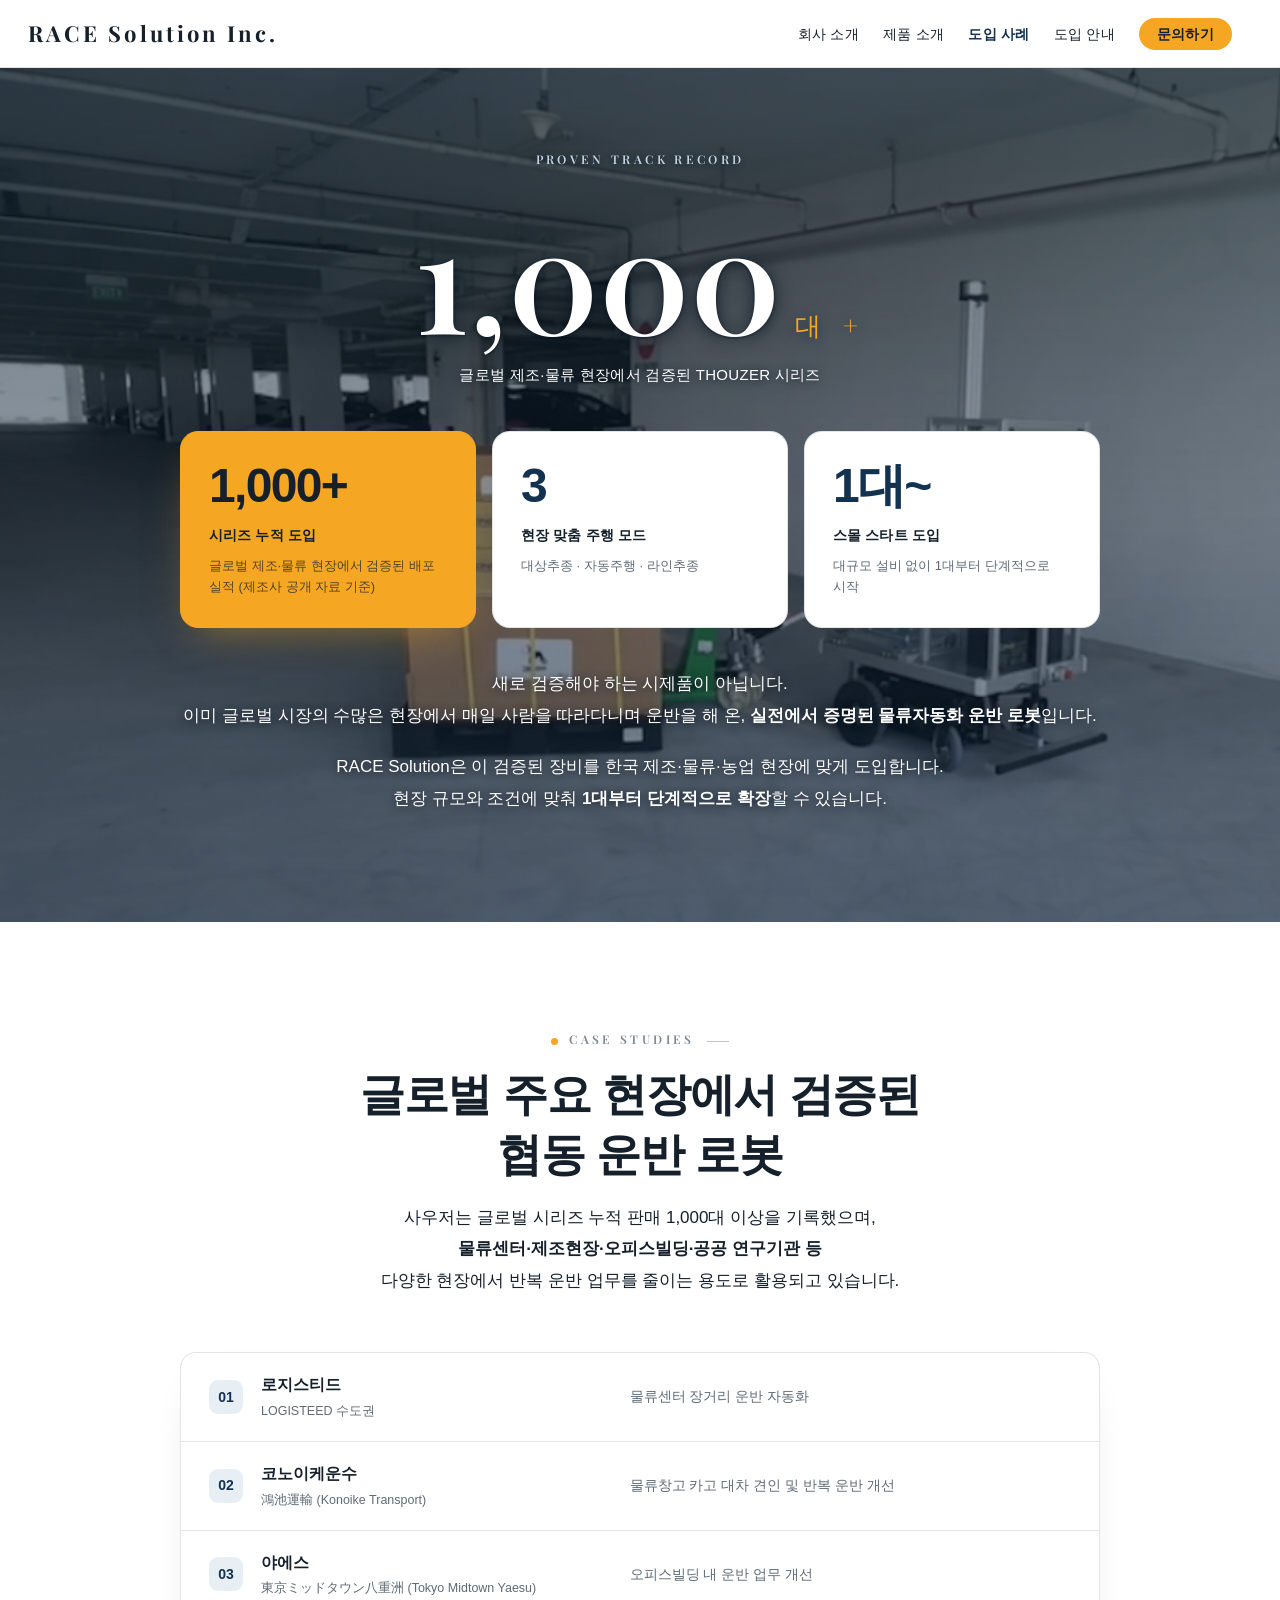
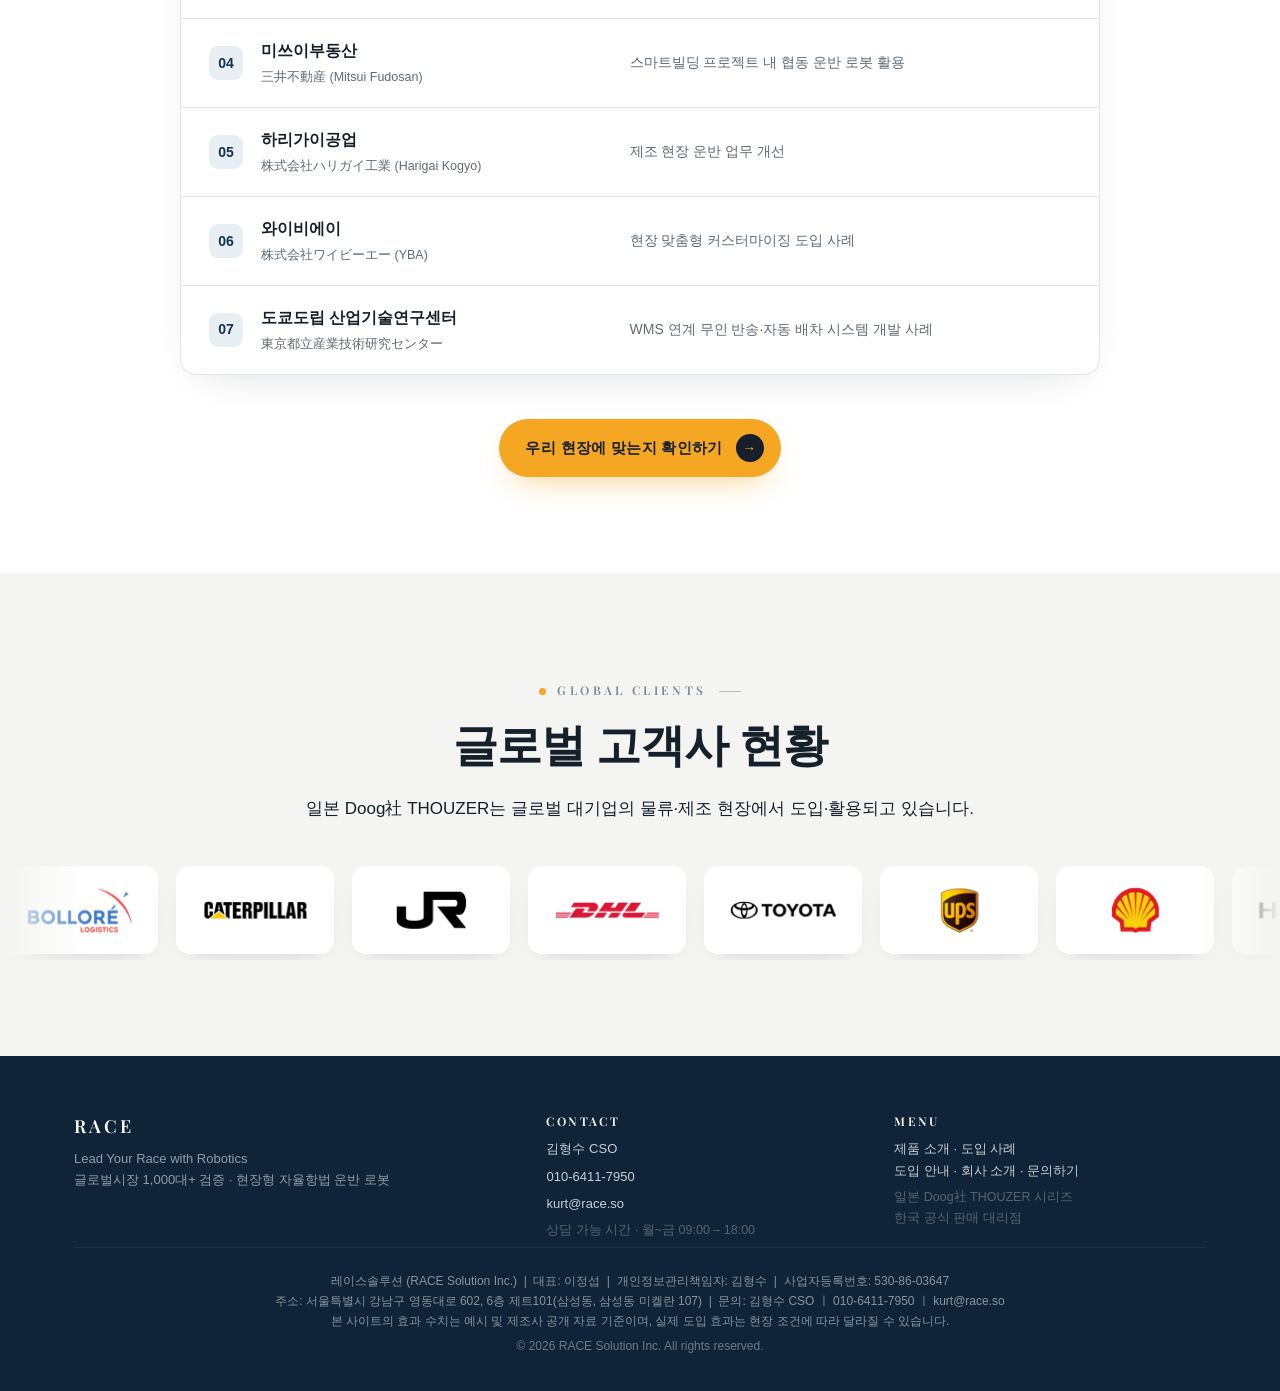
==== cases.html @ a9eeac6a "수정1차 적용" ====
<!DOCTYPE html>
<html lang="ko">
<head>
  <meta charset="UTF-8">
  <meta name="viewport" content="width=device-width, initial-scale=1.0, viewport-fit=cover">
  <title>도입 사례 — 글로벌 현장에서 검증된 THOUZER | RACE Solution</title>
  <meta name="description" content="THOUZER 시리즈는 글로벌시장 누적 1,000대 이상 도입되어 물류센터·제조현장·스마트빌딩·공공 연구기관 등 다양한 현장에서 반복 운반 업무를 줄이고 있습니다.">

  <link rel="preconnect" href="https://fonts.googleapis.com">
  <link rel="preconnect" href="https://fonts.gstatic.com" crossorigin>
  <link rel="stylesheet" href="https://fonts.googleapis.com/css2?family=Playfair+Display:wght@400;500;600&family=Noto+Serif+KR:wght@400;500;600&family=Pretendard:wght@300;400;500;600;700;800&display=swap">

  <link rel="stylesheet" href="css/base.css?v=20260708a">
  <link rel="stylesheet" href="css/custom.css?v=20260709a">
</head>
<body class="has-v3 has-v7 site-solid-header">

  <header class="v3-header">
    <a href="index.html" class="v3-logo">RACE Solution Inc.</a>
    <nav class="v3-nav">
      <a href="company.html">회사 소개</a>
      <a href="product.html">제품 소개</a>
      <a href="cases.html" class="is-active">도입 사례</a>
      <a href="guide.html">도입 안내</a>
      <a href="contact.html" class="v3-nav-cta">문의하기</a>
    </nav>
  </header>

  <main>

    <!-- 도입 실적 -->
    <section id="proven" class="v5-exp page-intro">
      <div class="v3-container">
        <p class="v3-eyebrow v5-exp-eyebrow">PROVEN TRACK RECORD</p>
        <p class="v5-exp-num">1,000<span>대 +</span></p>
        <p class="v5-exp-lead">글로벌 제조·물류 현장에서 검증된 THOUZER 시리즈</p>
        <div class="statband">
          <div class="statband-item">
            <p class="statband-num">1,000+</p>
            <p class="statband-label">시리즈 누적 도입</p>
            <p class="statband-desc">글로벌 제조·물류 현장에서 검증된 배포 실적 (제조사 공개 자료 기준)</p>
          </div>
          <div class="statband-item">
            <p class="statband-num">3</p>
            <p class="statband-label">현장 맞춤 주행 모드</p>
            <p class="statband-desc">대상추종 · 자동주행 · 라인추종</p>
          </div>
          <div class="statband-item">
            <p class="statband-num">1대~</p>
            <p class="statband-label">스몰 스타트 도입</p>
            <p class="statband-desc">대규모 설비 없이 1대부터 단계적으로 시작</p>
          </div>
        </div>
        <div class="v5-exp-copy">
          <p>새로 검증해야 하는 시제품이 아닙니다.<br>이미 글로벌 시장의 수많은 현장에서 매일 사람을 따라다니며 운반을 해 온, <strong>실전에서 증명된 물류자동화 운반 로봇</strong>입니다.</p>
          <p>RACE Solution은 이 검증된 장비를 한국 제조·물류·농업 현장에 맞게 도입합니다.<br>현장 규모와 조건에 맞춰 <strong>1대부터 단계적으로 확장</strong>할 수 있습니다.</p>
        </div>
      </div>
    </section>

    <!-- 도입/활용 사례 -->
    <section id="cases" class="v3-section cases">
      <div class="v3-container">
        <header class="v3-section-head">
          <p class="v3-eyebrow">CASE STUDIES</p>
          <h2 class="v3-title">글로벌 주요 현장에서 검증된<br>협동 운반 로봇</h2>
          <p class="v3-lede">사우저는 글로벌 시리즈 누적 판매 1,000대 이상을 기록했으며,<br><strong>물류센터·제조현장·오피스빌딩·공공 연구기관 등</strong><br>다양한 현장에서 반복 운반 업무를 줄이는 용도로 활용되고 있습니다.</p>
        </header>

        <div class="case-list">
          <div class="case-row">
            <div class="case-row-head"><span class="case-row-no">01</span><div class="case-row-org"><span class="case-row-name">로지스티드</span><span class="case-row-full">LOGISTEED 수도권</span></div></div>
            <p class="case-row-use">물류센터 장거리 운반 자동화</p>
          </div>
          <div class="case-row">
            <div class="case-row-head"><span class="case-row-no">02</span><div class="case-row-org"><span class="case-row-name">코노이케운수</span><span class="case-row-full">鴻池運輸 (Konoike Transport)</span></div></div>
            <p class="case-row-use">물류창고 카고 대차 견인 및 반복 운반 개선</p>
          </div>
          <div class="case-row">
            <div class="case-row-head"><span class="case-row-no">03</span><div class="case-row-org"><span class="case-row-name">야에스</span><span class="case-row-full">東京ミッドタウン八重洲 (Tokyo Midtown Yaesu)</span></div></div>
            <p class="case-row-use">오피스빌딩 내 운반 업무 개선</p>
          </div>
          <div class="case-row">
            <div class="case-row-head"><span class="case-row-no">04</span><div class="case-row-org"><span class="case-row-name">미쓰이부동산</span><span class="case-row-full">三井不動産 (Mitsui Fudosan)</span></div></div>
            <p class="case-row-use">스마트빌딩 프로젝트 내 협동 운반 로봇 활용</p>
          </div>
          <div class="case-row">
            <div class="case-row-head"><span class="case-row-no">05</span><div class="case-row-org"><span class="case-row-name">하리가이공업</span><span class="case-row-full">株式会社ハリガイ工業 (Harigai Kogyo)</span></div></div>
            <p class="case-row-use">제조 현장 운반 업무 개선</p>
          </div>
          <div class="case-row">
            <div class="case-row-head"><span class="case-row-no">06</span><div class="case-row-org"><span class="case-row-name">와이비에이</span><span class="case-row-full">株式会社ワイビーエー (YBA)</span></div></div>
            <p class="case-row-use">현장 맞춤형 커스터마이징 도입 사례</p>
          </div>
          <div class="case-row">
            <div class="case-row-head"><span class="case-row-no">07</span><div class="case-row-org"><span class="case-row-name">도쿄도립 산업기술연구센터</span><span class="case-row-full">東京都立産業技術研究センター</span></div></div>
            <p class="case-row-use">WMS 연계 무인 반송·자동 배차 시스템 개발 사례</p>
          </div>
        </div>

        <div class="mid-cta"><a href="contact.html" class="v3-btn">우리 현장에 맞는지 확인하기 <span>→</span></a></div>
      </div>
    </section>

    <!-- 글로벌 고객사 현황 -->
    <section id="global-clients" class="v3-section global-clients">
      <div class="v3-container">
        <header class="v3-section-head">
          <p class="v3-eyebrow">GLOBAL CLIENTS</p>
          <h2 class="v3-title">글로벌 고객사 현황</h2>
          <p class="v3-lede">일본 Doog社 THOUZER는 글로벌 대기업의 물류·제조 현장에서 도입·활용되고 있습니다.</p>
        </header>
      </div>
      <div class="logo-marquee" aria-label="글로벌 고객사 로고">
        <div class="logo-track">
          <!-- 로고 세트 -->
          <div class="logo-cell"><img src="image/logos/bollore.png" alt="Bolloré Logistics"></div>
          <div class="logo-cell"><img src="image/logos/caterpillar.png" alt="Caterpillar"></div>
          <div class="logo-cell"><img src="image/logos/jr.png" alt="JR"></div>
          <div class="logo-cell"><img src="image/logos/dhl.png" alt="DHL"></div>
          <div class="logo-cell"><img src="image/logos/toyota.png" alt="Toyota"></div>
          <div class="logo-cell"><img src="image/logos/ups.png" alt="UPS"></div>
          <div class="logo-cell"><img src="image/logos/shell.png" alt="Shell"></div>
          <div class="logo-cell"><img src="image/logos/hitachi.png" alt="Hitachi"></div>
          <div class="logo-cell"><img src="image/logos/toshiba.png" alt="Toshiba"></div>
          <div class="logo-cell"><img src="image/logos/daikin.png" alt="Daikin"></div>
          <div class="logo-cell"><img src="image/logos/nissan.png" alt="Nissan"></div>
          <div class="logo-cell"><img src="image/logos/denso.png" alt="Denso"></div>
          <div class="logo-cell"><img src="image/logos/komatsu.png" alt="Komatsu"></div>
          <div class="logo-cell"><img src="image/logos/bridgestone.png" alt="Bridgestone"></div>
          <div class="logo-cell"><img src="image/logos/sharp.png" alt="Sharp"></div>
          <div class="logo-cell"><img src="image/logos/ratp.png" alt="Groupe RATP"></div>
          <div class="logo-cell"><img src="image/logos/sia.png" alt="SIA Engineering Company"></div>
          <!-- 이음새 없는 무한 루프를 위한 복제 세트 -->
          <div class="logo-cell" aria-hidden="true"><img src="image/logos/bollore.png" alt=""></div>
          <div class="logo-cell" aria-hidden="true"><img src="image/logos/caterpillar.png" alt=""></div>
          <div class="logo-cell" aria-hidden="true"><img src="image/logos/jr.png" alt=""></div>
          <div class="logo-cell" aria-hidden="true"><img src="image/logos/dhl.png" alt=""></div>
          <div class="logo-cell" aria-hidden="true"><img src="image/logos/toyota.png" alt=""></div>
          <div class="logo-cell" aria-hidden="true"><img src="image/logos/ups.png" alt=""></div>
          <div class="logo-cell" aria-hidden="true"><img src="image/logos/shell.png" alt=""></div>
          <div class="logo-cell" aria-hidden="true"><img src="image/logos/hitachi.png" alt=""></div>
          <div class="logo-cell" aria-hidden="true"><img src="image/logos/toshiba.png" alt=""></div>
          <div class="logo-cell" aria-hidden="true"><img src="image/logos/daikin.png" alt=""></div>
          <div class="logo-cell" aria-hidden="true"><img src="image/logos/nissan.png" alt=""></div>
          <div class="logo-cell" aria-hidden="true"><img src="image/logos/denso.png" alt=""></div>
          <div class="logo-cell" aria-hidden="true"><img src="image/logos/komatsu.png" alt=""></div>
          <div class="logo-cell" aria-hidden="true"><img src="image/logos/bridgestone.png" alt=""></div>
          <div class="logo-cell" aria-hidden="true"><img src="image/logos/sharp.png" alt=""></div>
          <div class="logo-cell" aria-hidden="true"><img src="image/logos/ratp.png" alt=""></div>
          <div class="logo-cell" aria-hidden="true"><img src="image/logos/sia.png" alt=""></div>
        </div>
      </div>
    </section>

  </main>

  <a href="contact.html" class="v3-sticky-cta">
    <span>우리 현장에 맞는지 확인하기</span>
    <svg width="14" height="14" viewBox="0 0 20 20" fill="none" stroke="currentColor" stroke-width="2" stroke-linecap="round" stroke-linejoin="round"><path d="M4 10h12M11 5l5 5-5 5"/></svg>
  </a>

  <footer class="v3-footer">
    <div class="v3-container">
      <div class="v3-footer-grid">
        <div>
          <p class="v3-footer-logo">RACE</p>
          <p class="v3-footer-tag">Lead Your Race with Robotics<br>글로벌시장 1,000대+ 검증 · 현장형 자율항법 운반 로봇</p>
        </div>
        <div>
          <p class="v3-footer-heading">Contact</p>
          <p>김형수 CSO</p>
          <p><a href="tel:010-6411-7950">010-6411-7950</a></p>
          <p><a href="mailto:kurt@race.so">kurt@race.so</a></p>
          <p class="v3-footer-hours">상담 가능 시간 · 월~금 09:00 – 18:00</p>
        </div>
        <div>
          <p class="v3-footer-heading">Menu</p>
          <p><a href="product.html">제품 소개</a> · <a href="cases.html">도입 사례</a><br><a href="guide.html">도입 안내</a> · <a href="company.html">회사 소개</a> · <a href="contact.html">문의하기</a></p>
          <p class="v3-footer-partner">일본 Doog社 THOUZER 시리즈<br>한국 공식 판매 대리점</p>
        </div>
      </div>
      <p class="v3-footer-biz">레이스솔루션 (RACE Solution Inc.) &nbsp;|&nbsp; 대표: 이정섭 &nbsp;|&nbsp; 개인정보관리책임자: 김형수 &nbsp;|&nbsp; 사업자등록번호: 530-86-03647<br>주소: 서울특별시 강남구 영동대로 602, 6층 제트101(삼성동, 삼성동 미켈란 107) &nbsp;|&nbsp; 문의: 김형수 CSO ㅣ 010-6411-7950 ㅣ kurt@race.so<br>본 사이트의 효과 수치는 예시 및 제조사 공개 자료 기준이며, 실제 도입 효과는 현장 조건에 따라 달라질 수 있습니다.</p>
      <p class="v3-footer-copy">&copy; 2026 RACE Solution Inc. All rights reserved.</p>
    </div>
  </footer>

  <script src="js/config.js"></script>
  <script src="js/interactions.js"></script>
  <script>document.querySelector('.v3-sticky-cta')?.classList.add('is-visible');</script>
</body>
</html>
---- css/base.css ----
/* ============================================================
   base.css — 랜딩 디자인 시스템 (실제 v7 라이브 CSS 결합본)
   로드 순서대로 합침: landing-v2 → landing-v3 → landing-v5 → landing-v7
   --------------------------------------------------------------
   ★ 톤 바꾸기: 아래 :root 변수만 교체하면 전체 색이 바뀐다.
     - 메인 디자인 토큰(v3):  --v3-accent(포인트) / --v3-bg(배경) / --v3-text(글자)
     - 폼 디자인 토큰(v2):    --color-accent / --color-bg / --color-text
       (단계형 폼 step-form.html 은 v2 토큰을 쓰므로 폼 색도 바꾸려면 여기 수정)
   ★ 폰트: Playfair Display(영문 라벨) / Noto Serif KR(제목) / Pretendard(본문)
   ★ body 에 class="has-v3 has-v7" 를 줘야 v7 오버라이드가 적용된다.
   ============================================================ */


/* ===== landing-v2.css ===== */
/* ============================================================
   ROI STUDIO Landing v2
   디자인 토큰: 아이보리 + 샴페인골드 / Playfair + Pretendard
   ============================================================ */

.br-mobile { display: none; }
@media (max-width: 768px) {
  .br-mobile { display: inline; }
}

:root {
  --color-bg:        #faf8f5;
  --color-bg-alt:    #ffffff;
  --color-text:      #1a1a1a;
  --color-text-sub:  #707070;
  --color-accent:    #b8936a;
  --color-line:      #e5e0d8;

  --font-heading: 'Playfair Display', 'Noto Serif KR', serif;
  --font-body:    'Pretendard', -apple-system, BlinkMacSystemFont, 'Segoe UI', sans-serif;
  --ls-caps:      0.15em;

  --space-section: clamp(4rem, 10vw, 8rem);
  --space-block:   clamp(2rem, 5vw, 4rem);
  --container-max: 1280px;
}

/* Reset ------------------------------------------------------ */
*, *::before, *::after { box-sizing: border-box; }
html { -webkit-text-size-adjust: 100%; scroll-behavior: smooth; }
body {
  margin: 0;
  font-family: var(--font-body);
  font-weight: 400;
  font-size: 16px;
  line-height: 1.7;
  color: var(--color-text);
  background: var(--color-bg);
  -webkit-font-smoothing: antialiased;
  -moz-osx-font-smoothing: grayscale;
}
img { max-width: 100%; display: block; }
a { color: inherit; text-decoration: none; }
button { font-family: inherit; cursor: pointer; }
fieldset { border: 0; padding: 0; margin: 0; }
legend { padding: 0; }
[hidden] { display: none !important; }

/* Layout ----------------------------------------------------- */
.v2-container {
  width: 100%;
  max-width: var(--container-max);
  margin: 0 auto;
  padding: 0 24px;
}
.v2-container-narrow {
  width: 100%;
  max-width: 720px;
  margin: 0 auto;
  padding: 0 24px;
}

/* Header ----------------------------------------------------- */
.v2-header {
  position: sticky;
  top: 0;
  z-index: 50;
  background: rgba(250, 248, 245, 0.92);
  backdrop-filter: blur(12px);
  -webkit-backdrop-filter: blur(12px);
  border-bottom: 1px solid var(--color-line);
}
.v2-header .v2-container {
  display: flex;
  align-items: center;
  justify-content: space-between;
  padding-top: 18px;
  padding-bottom: 18px;
}
.v2-logo {
  display: inline-flex;
  align-items: center;
  color: var(--color-text);
}
.v2-logo img {
  height: 40px;
  width: auto;
  display: block;
}
@media (max-width: 768px) {
  .v2-logo img { height: 30px; }
}
.v2-header-cta {
  display: inline-flex;
  align-items: center;
  font-size: 14px;
  font-weight: 500;
  color: var(--color-text);
  border-bottom: 1px solid var(--color-text);
  padding-bottom: 2px;
  transition: color 0.2s, border-color 0.2s;
}
.v2-header-cta:hover {
  color: var(--color-accent);
  border-color: var(--color-accent);
}
@media (max-width: 640px) {
  .v2-header-cta { font-size: 13px; }
}

/* Buttons ---------------------------------------------------- */
.v2-btn {
  display: inline-flex;
  align-items: center;
  justify-content: center;
  font-family: var(--font-body);
  font-size: 15px;
  font-weight: 500;
  padding: 14px 32px;
  border-radius: 0;
  border: 1px solid transparent;
  cursor: pointer;
  transition: background 0.2s, color 0.2s, border-color 0.2s;
  letter-spacing: 0.02em;
}
.v2-btn-primary {
  background: #fff5f3;
  color: #1a1a1a;
  border: 1px solid #d4a5a5;
  border-radius: 999px;
  padding: 14px 36px;
  letter-spacing: 0.02em;
  transition: background 0.2s ease, color 0.2s ease, border-color 0.2s ease;
}
.v2-btn-primary:hover {
  background: #d4a5a5;
  color: #fff;
  border-color: #d4a5a5;
}
.v2-btn-outline {
  background: transparent;
  color: var(--color-text);
  border-color: var(--color-text);
}
.v2-btn-outline:hover {
  background: var(--color-text);
  color: var(--color-bg-alt);
}

/* Section common --------------------------------------------- */
.v2-section { padding: var(--space-section) 0; }
.v2-section + .v2-section { border-top: 1px solid var(--color-line); }
.v2-section-head { margin-bottom: var(--space-block); }
.v2-section-head-center { text-align: center; }
.v2-section-title {
  font-family: var(--font-heading);
  font-size: clamp(1.75rem, 4vw, 2.75rem);
  font-weight: 500;
  line-height: 1.35;
  margin: 0 0 24px;
  letter-spacing: -0.01em;
  color: var(--color-text);
}
.v2-section-lede {
  font-size: 16px;
  line-height: 1.85;
  color: var(--color-text-sub);
  margin: 0 0 16px;
}
.v2-section-lede:last-child { margin-bottom: 0; }

/* Hero ------------------------------------------------------- */
.v2-hero {
  position: relative;
  height: 100vh;
  height: 100svh;
  min-height: 640px;
  max-height: 1000px;
  overflow: hidden;
}
.v2-hero-image { position: absolute; inset: 0; }
.v2-hero-image img {
  width: 100%;
  height: 100%;
  object-fit: cover;
  object-position: center 30%;
  filter: none;
}
.v2-hero-image::after {
  content: '';
  position: absolute;
  inset: 0;
  background: linear-gradient(to bottom, rgba(0, 0, 0, 0) 35%, rgba(0, 0, 0, 0.35) 60%, rgba(0, 0, 0, 0.65) 80%, rgba(0, 0, 0, 0.88) 100%);
  pointer-events: none;
}
.v2-hero-content {
  position: absolute;
  inset: 0;
  display: flex;
  align-items: flex-end;
  padding-bottom: clamp(60px, 10vh, 100px);
  z-index: 1;
}
.v2-hero-content .v2-container-narrow {
  text-align: center;
}
.v2-hero-headline .hero-mobile { display: none; }
.v2-hero-headline .hero-pc { display: inline; }
@media (max-width: 768px) {
  .v2-hero-headline .hero-mobile { display: inline; }
  .v2-hero-headline .hero-pc { display: none; }
}
.v2-hero-headline {
  font-family: var(--font-heading);
  font-size: clamp(1.75rem, 4.5vw, 3rem);
  font-weight: 500;
  line-height: 1.4;
  color: #fff;
  margin: 0 0 20px;
  letter-spacing: -0.01em;
  text-shadow: 0 2px 28px rgba(0,0,0,0.55), 0 1px 4px rgba(0,0,0,0.35);
}
.v2-hero-sub {
  font-size: 17px;
  line-height: 1.85;
  color: rgba(255,255,255,0.95);
  margin: 0 0 36px;
  text-shadow: 0 2px 20px rgba(0,0,0,0.55), 0 1px 4px rgba(0,0,0,0.35);
}
.v2-hero-line { display: block; white-space: nowrap; }
@media (max-width: 768px) {
  .v2-hero-headline { font-size: clamp(1.2rem, 5.6vw, 1.8rem); line-height: 1.5; }
  .v2-hero-sub { font-size: 14.5px; line-height: 1.75; }
}
.v2-hero .v2-btn-primary {
  background: #fff5f3;
  color: #1a1a1a;
  border-color: rgba(255, 255, 255, 0.7);
}
.v2-hero .v2-btn-primary:hover {
  background: #d4a5a5;
  color: #fff;
  border-color: #d4a5a5;
}
.v2-hero-cta-btn {
  font-size: 13.5px;
  padding: 10px 24px;
}

/* PC: 좌하단 코너 배치 (Jacquemus / Burberry 스타일) ---- */
@media (min-width: 769px) {
  .v2-hero-image img { object-position: center 22%; }
  .v2-hero-content {
    justify-content: flex-start;
    padding-bottom: clamp(44px, 6vh, 72px);
  }
  .v2-hero-content .v2-container-narrow {
    text-align: left;
    max-width: 580px;
    margin: 0;
    padding-left: clamp(40px, 6vw, 80px);
    padding-right: 24px;
  }
  .v2-hero-headline {
    font-size: clamp(2.2rem, 3.7vw, 2.95rem);
    line-height: 1.4;
  }
}

/* Mood Intro ------------------------------------------------- */
.v2-mood-grid {
  display: grid;
  grid-template-columns: repeat(3, 1fr);
  gap: 12px;
}
.v2-mood-tile { margin: 0; }
.v2-mood-tile img {
  width: 100%;
  aspect-ratio: 3 / 4;
  object-fit: cover;
}
@media (max-width: 640px) {
  .v2-mood-grid { grid-template-columns: repeat(2, 1fr); gap: 8px; }
}

/* Empathy ---------------------------------------------------- */
.v2-empathy-grid {
  display: grid;
  grid-template-columns: 1fr 1fr;
  gap: 64px;
  align-items: stretch;
  margin-bottom: 64px;
}
.v2-empathy-photo {
  margin: 0;
  position: relative;
  overflow: hidden;
  border-radius: 4px;
  min-height: 0;
}
.v2-empathy-photo img {
  position: absolute;
  inset: 0;
  width: 100%;
  height: 100%;
  object-fit: cover;
  display: block;
}
.v2-empathy-bubbles {
  display: flex;
  flex-direction: column;
  gap: 20px;
}
.v2-empathy-bubble {
  position: relative;
  background: #f5f1ea;
  padding: 22px 28px;
  border-radius: 18px;
  font-size: 16px;
  line-height: 1.7;
  color: var(--color-text);
  align-self: flex-start;
  max-width: 92%;
  opacity: 0;
  transform: translateY(12px);
  transition: opacity 0.6s ease, transform 0.6s ease;
}
.v2-empathy-bubble.is-visible {
  opacity: 1;
  transform: translateY(0);
}
.v2-empathy-bubble p { margin: 0; }
.v2-highlight {
  position: relative;
  background: none;
  color: inherit;
  font-weight: 500;
  display: inline-block;
}
.v2-highlight::after {
  content: '';
  position: absolute;
  left: 0;
  bottom: -2px;
  width: 0;
  height: 2px;
  background: #d4a5a5;
  border-radius: 2px;
  transition: width 0.9s cubic-bezier(0.22, 1, 0.36, 1) 0.25s;
}
.v2-empathy-bubble.is-visible .v2-highlight::after,
.v2-mood-intro.is-visible .v2-highlight::after {
  width: 100%;
}
.v2-mood-intro .v2-highlight:nth-of-type(1)::after { transition-delay: 0.2s; }
.v2-mood-intro .v2-highlight:nth-of-type(2)::after { transition-delay: 0.5s; }
.v2-mood-intro .v2-highlight:nth-of-type(3)::after { transition-delay: 0.8s; }
.v2-empathy-bubble::before {
  content: '';
  position: absolute;
  left: -10px;
  top: 26px;
  width: 0;
  height: 0;
  border-style: solid;
  border-width: 8px 12px 8px 0;
  border-color: transparent #f5f1ea transparent transparent;
}
.v2-empathy-bubble.is-right {
  align-self: flex-end;
}
.v2-empathy-bubble.is-right::before {
  left: auto;
  right: -10px;
  border-width: 8px 0 8px 12px;
  border-color: transparent transparent transparent #f5f1ea;
}
.v2-empathy-lede {
  margin: 64px auto 8px;
  text-align: center;
  opacity: 0;
  transform: translateY(12px);
  transition: opacity 0.6s ease, transform 0.6s ease;
}
.v2-empathy-lede.is-visible {
  opacity: 1;
  transform: translateY(0);
}
.v2-empathy-conclusion {
  margin: 8px auto 0;
  font-family: inherit;
  font-size: 16px;
  line-height: 1.85;
  color: var(--color-text-sub);
  text-align: center;
  opacity: 0;
  transform: translateY(12px);
  transition: opacity 0.6s ease, transform 0.6s ease;
}
.v2-empathy-conclusion.is-visible {
  opacity: 1;
  transform: translateY(0);
}
.v2-empathy-conclusion strong { font-weight: 600; }
@media (max-width: 768px) {
  .v2-empathy-grid {
    grid-template-columns: 1fr;
    gap: 32px;
  }
  .v2-empathy-photo { order: 2; position: static; overflow: visible; }
  .v2-empathy-photo img { position: static; aspect-ratio: 3 / 4; height: auto; }
  .v2-empathy-bubbles { order: 1; }
  .v2-empathy-bubble { max-width: 85%; }
}
.v2-empathy-note {
  margin-top: 80px;
  text-align: center;
  font-family: var(--font-heading);
  font-size: clamp(1.125rem, 2.5vw, 1.5rem);
  font-weight: 500;
  line-height: 1.5;
  color: var(--color-accent);
}
.v2-empathy-note strong {
  font-weight: 600;
}

/* Portfolio (6 moods) --------------------------------------- */
.v2-mood-block { margin-top: var(--space-block); }
.v2-mood-block:first-of-type { margin-top: var(--space-block); }
.v2-mood-head { text-align: center; margin-bottom: 32px; }
.v2-mood-label {
  display: inline-block;
  font-family: var(--font-heading);
  font-size: 14px;
  font-weight: 600;
  letter-spacing: 0.22em;
  color: var(--color-accent);
  margin: 0 0 14px;
  padding: 6px 16px;
  text-transform: uppercase;
  border: 1px solid rgba(184, 147, 106, 0.4);
  border-radius: 999px;
  background: rgba(184, 147, 106, 0.06);
}
.v2-mood-title {
  font-family: var(--font-heading);
  font-size: clamp(1.25rem, 2.5vw, 1.625rem);
  font-weight: 500;
  margin: 0;
  color: var(--color-text);
}
.v2-mood-slider {
  position: relative;
}
.v2-mood-photos {
  display: flex;
  gap: 16px;
  overflow-x: auto;
  scroll-snap-type: x mandatory;
  scrollbar-width: none;
  -ms-overflow-style: none;
  -webkit-overflow-scrolling: touch;
  touch-action: pan-x pan-y;
  cursor: grab;
  user-select: none;
}
.v2-mood-photos.is-grabbing {
  cursor: grabbing;
  scroll-snap-type: none;
}
.v2-mood-photos figure { cursor: zoom-in; }
.v2-mood-photos.is-grabbing figure { cursor: grabbing; }
.v2-mood-photos img { -webkit-user-drag: none; user-drag: none; pointer-events: none; }

/* Lightbox */
.v2-lightbox {
  position: fixed;
  inset: 0;
  z-index: 9999;
  background: rgba(0, 0, 0, 0.92);
  display: flex;
  align-items: center;
  justify-content: center;
  padding: 40px;
  cursor: zoom-out;
  animation: v2LbFade 0.2s ease;
}
.v2-lightbox img {
  max-width: 100%;
  max-height: 100%;
  object-fit: contain;
  user-select: none;
  -webkit-user-drag: none;
}
.v2-lightbox-close {
  position: absolute;
  top: 24px;
  right: 24px;
  width: 44px;
  height: 44px;
  background: transparent;
  border: 1px solid rgba(255, 255, 255, 0.4);
  color: #fff;
  font-size: 22px;
  line-height: 1;
  border-radius: 50%;
  cursor: pointer;
  transition: background 0.2s;
}
.v2-lightbox-close:hover { background: rgba(255, 255, 255, 0.12); }
@keyframes v2LbFade {
  from { opacity: 0; }
  to { opacity: 1; }
}
.v2-mood-photos::-webkit-scrollbar { display: none; }
.v2-mood-photos figure {
  margin: 0;
  flex: 0 0 calc((100% - 32px) / 3);
  scroll-snap-align: start;
  position: relative;
  aspect-ratio: 3 / 4;
  overflow: hidden;
  background: #f5f1ea;
}
.v2-mood-photos figure::before {
  content: '';
  position: absolute;
  inset: 0;
  background-image: var(--bg-img);
  background-size: cover;
  background-position: center;
  filter: blur(28px) brightness(0.95);
  transform: scale(1.2);
  z-index: 0;
  opacity: 0;
  transition: opacity 0.2s;
}
.v2-mood-photos figure.is-landscape::before { opacity: 1; }
.v2-mood-photos img {
  position: relative;
  z-index: 1;
  width: 100%;
  height: 100%;
  object-fit: cover;
  display: block;
}
.v2-mood-photos figure.is-landscape img {
  object-fit: contain;
}
.v2-mood-arrow {
  position: absolute;
  top: 50%;
  transform: translateY(-50%);
  z-index: 2;
  width: 44px;
  height: 44px;
  border: none;
  border-radius: 50%;
  background: rgba(255, 255, 255, 0.92);
  color: #333;
  font-size: 22px;
  font-family: 'Playfair Display', serif;
  line-height: 1;
  cursor: pointer;
  display: flex;
  align-items: center;
  justify-content: center;
  box-shadow: 0 2px 12px rgba(0, 0, 0, 0.12);
  transition: background 0.2s, opacity 0.2s;
}
.v2-mood-arrow:hover { background: #fff; }
.v2-mood-arrow-prev { left: -22px; }
.v2-mood-arrow-next { right: -22px; }
.v2-mood-arrow.is-disabled {
  opacity: 0;
  pointer-events: none;
}
@media (max-width: 768px) {
  .v2-mood-photos { gap: 12px; overscroll-behavior-x: contain; }
  .v2-mood-photos figure { flex: 0 0 100%; scroll-snap-stop: always; }
  .v2-mood-arrow { display: none; }
  .v2-mood-title { font-size: 1.05rem; line-height: 1.45; }
}
.v2-mood-footer {
  text-align: center;
  margin-top: 64px;
  font-family: var(--font-heading);
  font-size: clamp(1rem, 2vw, 1.25rem);
  line-height: 1.7;
  color: var(--color-text);
}

/* Method ----------------------------------------------------- */
.v2-method-list {
  list-style: none;
  margin: 0;
  padding: 0;
  display: grid;
  grid-template-columns: repeat(3, 1fr);
  gap: 48px;
}
.v2-method-declaration {
  text-align: center;
  font-family: var(--font-heading);
  font-size: clamp(1.125rem, 2.5vw, 1.5rem);
  font-weight: 500;
  line-height: 1.65;
  color: var(--color-accent);
  margin: 0 0 32px;
}
.v2-method-detail {
  text-align: center;
  font-size: 15px;
  line-height: 2;
  color: var(--color-text-sub);
  margin: 0 0 16px;
}

/* Distinction (로이만의 차별점) ------------------------------ */
.v2-distinction {
  background: var(--color-bg-alt);
}
.v2-distinction-eyebrow {
  font-family: var(--font-heading);
  font-size: 12px;
  font-weight: 600;
  letter-spacing: 0.28em;
  color: var(--color-accent);
  margin: 0 0 14px;
  text-transform: uppercase;
}
.v2-distinction-list {
  list-style: none;
  margin: 0;
  padding: 0;
  display: grid;
  grid-template-columns: repeat(3, 1fr);
  gap: 24px;
}
.v2-distinction-item {
  position: relative;
  padding: 36px 30px 32px;
  background: #fdfaf6;
  border: 1px solid rgba(110, 90, 70, 0.16);
  border-radius: 22px;
  display: grid;
  grid-template-columns: auto 1fr;
  column-gap: 14px;
  row-gap: 14px;
  align-items: center;
  transition: transform 0.35s ease, box-shadow 0.35s ease, border-color 0.35s ease;
}
.v2-distinction-item:hover {
  transform: translateY(-3px);
  box-shadow: 0 14px 36px rgba(110, 90, 70, 0.08);
  border-color: rgba(110, 90, 70, 0.24);
}
.v2-distinction-num {
  display: inline-block;
  font-family: var(--font-heading);
  font-size: 12px;
  font-weight: 600;
  letter-spacing: 0.18em;
  color: var(--color-accent);
  margin: 0;
  padding: 0;
  background: none;
  border: none;
  align-self: center;
}
.v2-distinction-title {
  font-family: var(--font-heading);
  font-size: clamp(1.0625rem, 1.5vw, 1.2rem);
  font-weight: 500;
  line-height: 1.5;
  margin: 0;
  color: var(--color-text);
}
.v2-distinction-desc {
  grid-column: 1 / -1;
  font-size: 14px;
  line-height: 1.85;
  color: var(--color-text-sub);
  margin: 0;
  word-break: keep-all;
}
@media (max-width: 768px) {
  .v2-distinction-list { grid-template-columns: 1fr; gap: 14px; }
  .v2-distinction-item { padding: 28px 24px 24px; border-radius: 18px; }
}
.v2-method-list li { text-align: center; }
.v2-method-num {
  display: block;
  font-family: var(--font-heading);
  font-size: 14px;
  letter-spacing: var(--ls-caps);
  color: var(--color-accent);
  margin-bottom: 20px;
}
.v2-method-title {
  font-family: var(--font-heading);
  font-size: 22px;
  font-weight: 500;
  margin: 0 0 20px;
}
.v2-method-list p {
  font-size: 15px;
  line-height: 1.85;
  color: var(--color-text-sub);
  margin: 0;
}
@media (max-width: 768px) {
  .v2-method-list { grid-template-columns: 1fr; gap: 40px; }
}

/* Philosophy ------------------------------------------------- */
.v2-philosophy { background: var(--color-bg-alt); }
.v2-philosophy-body {
  text-align: center;
  font-size: 16px;
  line-height: 1.95;
  color: var(--color-text);
}
.v2-philosophy-body p { margin: 0 0 24px; }
.v2-philosophy-quote {
  margin-top: 48px;
  text-align: center;
  font-family: var(--font-heading);
  font-size: clamp(1.25rem, 3vw, 1.75rem);
  font-weight: 500;
  line-height: 1.5;
  color: var(--color-accent);
}

/* System ----------------------------------------------------- */
.v2-system-points {
  list-style: none;
  margin: 0 auto var(--space-block);
  padding: 0;
  max-width: 720px;
  text-align: center;
}
.v2-system-points li {
  font-size: 16px;
  line-height: 1.85;
  padding: 18px 0;
  border-top: 1px solid var(--color-line);
}
.v2-system-points li:last-child { border-bottom: 1px solid var(--color-line); }
.v2-system-visual { margin: var(--space-block) 0 0; }
.v2-system-visual img { width: 100%; }

/* Locations -------------------------------------------------- */
.v2-locations-grid {
  display: grid;
  grid-template-columns: 1fr 1fr;
  gap: 32px;
}
.v2-location {
  background: var(--color-bg-alt);
  padding: 40px 32px;
  border: 1px solid var(--color-line);
}
.v2-location-tag {
  font-size: 12px;
  letter-spacing: var(--ls-caps);
  color: var(--color-accent);
  margin: 0 0 12px;
  text-transform: uppercase;
}
.v2-location-title {
  font-family: var(--font-heading);
  font-size: clamp(1.25rem, 2.5vw, 1.625rem);
  font-weight: 500;
  margin: 0 0 16px;
  line-height: 1.4;
}
.v2-location p {
  font-size: 15px;
  line-height: 1.85;
  color: var(--color-text-sub);
  margin: 0 0 24px;
}
.v2-location figure { margin: 0; }
.v2-location img { width: 100%; aspect-ratio: 4 / 3; object-fit: cover; }
.v2-locations-quote {
  margin: var(--space-block) 0 0;
  text-align: center;
  font-family: var(--font-heading);
  font-size: clamp(1.125rem, 2.5vw, 1.5rem);
  color: var(--color-accent);
}
@media (max-width: 768px) {
  .v2-locations-grid { grid-template-columns: 1fr; }
}

/* Reviews ---------------------------------------------------- */
.v2-reviews {
  background: var(--color-bg-alt);
  padding-top: calc(var(--space-section) + 40px);
  padding-bottom: calc(var(--space-section) + 40px);
}
.v2-reviews .v2-section-title {
  font-family: var(--font-heading);
  font-size: clamp(1.125rem, 2.5vw, 1.5rem);
  font-weight: 500;
  line-height: 1.5;
  color: var(--color-accent);
}
.v2-reviews .v2-section-head { margin-bottom: calc(var(--space-block) + 24px); }
.v2-reviews-slider {
  position: relative;
}
.v2-reviews-grid {
  display: grid;
  grid-auto-flow: column;
  grid-auto-columns: calc((100% - 28px) / 2);
  gap: 28px;
  overflow-x: auto;
  scroll-snap-type: x mandatory;
  scroll-padding: 4px;
  padding: 4px 4px 28px;
  scrollbar-width: none;
  -ms-overflow-style: none;
}
.v2-reviews-grid::-webkit-scrollbar { display: none; }
.v2-review { scroll-snap-align: start; }
.v2-reviews-arrow {
  position: absolute;
  top: 50%;
  transform: translateY(-50%);
  width: 44px;
  height: 44px;
  border-radius: 50%;
  background: #fff;
  border: 1px solid rgba(110, 90, 70, 0.2);
  color: var(--color-text);
  font-size: 22px;
  line-height: 1;
  cursor: pointer;
  display: flex;
  align-items: center;
  justify-content: center;
  box-shadow: 0 6px 20px rgba(110, 90, 70, 0.1);
  transition: opacity 0.25s ease, transform 0.25s ease;
  z-index: 2;
  font-family: inherit;
}
.v2-reviews-arrow:hover { transform: translateY(-50%) scale(1.06); }
.v2-reviews-arrow.is-disabled { opacity: 0; pointer-events: none; }
.v2-reviews-arrow-prev { left: -22px; }
.v2-reviews-arrow-next { right: -22px; }
.v2-reviews-dots {
  display: flex;
  justify-content: center;
  gap: 8px;
  margin-top: 12px;
}
.v2-reviews-dot {
  width: 7px;
  height: 7px;
  border-radius: 50%;
  background: rgba(110, 90, 70, 0.25);
  border: none;
  cursor: pointer;
  padding: 0;
  transition: background 0.2s ease, width 0.2s ease;
}
.v2-reviews-dot.is-active {
  background: var(--color-accent);
  width: 22px;
  border-radius: 4px;
}
.v2-review {
  margin: 0;
  padding: 52px 40px 40px;
  background: #fdfaf6;
  border: 1px solid rgba(110, 90, 70, 0.18);
  border-radius: 28px;
  position: relative;
  box-shadow: 0 4px 18px rgba(110, 90, 70, 0.06), 0 1px 3px rgba(110, 90, 70, 0.04);
  transition: transform 0.4s ease, box-shadow 0.4s ease, border-color 0.4s ease;
  overflow: hidden;
}
.v2-review:hover {
  transform: translateY(-4px);
  box-shadow: 0 18px 44px rgba(110, 90, 70, 0.1), 0 4px 10px rgba(110, 90, 70, 0.05);
  border-color: rgba(110, 90, 70, 0.28);
}
.v2-review::before {
  content: '\201C';
  position: absolute;
  top: 22px;
  left: 30px;
  font-family: 'Playfair Display', serif;
  font-weight: 500;
  font-size: 72px;
  line-height: 1;
  color: var(--color-accent);
  opacity: 0.2;
  pointer-events: none;
}
.v2-review-body {
  font-size: 15px;
  line-height: 1.95;
  margin: 0;
  color: var(--color-text);
  white-space: pre-line;
  letter-spacing: -0.005em;
  word-break: keep-all;
}
.v2-reviews-note {
  margin: 32px 0 0;
  text-align: center;
  font-size: 12px;
  color: var(--color-text-sub);
}
@media (max-width: 768px) {
  .v2-reviews-grid { grid-auto-columns: 100%; gap: 18px; padding: 4px 4px 22px; }
  .v2-review { padding: 44px 28px 32px; border-radius: 22px; }
  .v2-review::before { top: 18px; left: 22px; font-size: 56px; }
  .v2-review-body { font-size: 14px; line-height: 1.9; }
  .v2-reviews-arrow { display: none; }
}

/* Story Teaser ----------------------------------------------- */
.v2-story-body {
  text-align: center;
  font-size: 16px;
  line-height: 1.95;
  color: var(--color-text);
}
.v2-story-body p { margin: 0 0 24px; }
.v2-story-body strong {
  font-weight: 500;
  color: var(--color-accent);
}
.v2-story-quote {
  margin: 40px 0 0;
  text-align: center;
  font-family: var(--font-heading);
  font-size: clamp(1.125rem, 2.5vw, 1.5rem);
  font-weight: 500;
  line-height: 1.5;
  color: var(--color-accent);
}
.v2-story-actions { margin-top: 48px; text-align: center; }

/* Brand Story — 폴라로이드 갤러리 */
.v2-story-gallery {
  display: flex;
  justify-content: center;
  align-items: center;
  gap: 28px;
  margin: 64px auto 0;
  padding: 24px 0;
}
.v2-story-photo {
  width: 220px;
  margin: 0;
  background: #fff;
  padding: 14px 14px 44px;
  box-shadow: 0 14px 36px rgba(40, 30, 20, 0.14);
  transition: transform 0.45s cubic-bezier(.2,.7,.2,1), box-shadow 0.4s ease;
  cursor: pointer;
}
.v2-story-photo img {
  width: 100%;
  aspect-ratio: 3 / 4;
  object-fit: cover;
  display: block;
  background: #f5f1ea;
}
.v2-story-photo-left   { transform: rotate(-7deg) translateY(10px); }
.v2-story-photo-center { transform: rotate(2deg);  z-index: 1; }
.v2-story-photo-right  { transform: rotate(6deg)  translateY(14px); }
.v2-story-photo:hover {
  transform: rotate(0deg) translateY(-6px);
  z-index: 2;
  box-shadow: 0 22px 50px rgba(40, 30, 20, 0.22);
}
@media (max-width: 768px) {
  .v2-story-gallery { gap: 8px; margin-top: 48px; padding: 16px 0; }
  .v2-story-photo { width: 28vw; max-width: 130px; padding: 8px 8px 24px; }
  .v2-story-photo-left   { transform: rotate(-6deg) translateY(6px); }
  .v2-story-photo-center { transform: rotate(2deg); }
  .v2-story-photo-right  { transform: rotate(5deg)  translateY(8px); }
}

/* Final CTA + Form ------------------------------------------ */
.v2-cta { background: var(--color-bg-alt); }
.v2-form {
  max-width: 560px;
  margin: 0 auto;
  background: var(--color-bg);
  border: 1px solid var(--color-line);
  padding: 40px 32px;
}
.v2-form-progress {
  display: flex;
  align-items: center;
  gap: 16px;
  margin-bottom: 32px;
}
.v2-form-progress-bar {
  flex: 1;
  height: 2px;
  background: var(--color-line);
  position: relative;
  display: block;
}
.v2-form-progress-fill {
  display: block;
  height: 100%;
  background: var(--color-accent);
  transition: width 0.3s ease;
}
.v2-form-progress-text {
  font-size: 12px;
  color: var(--color-text-sub);
  letter-spacing: var(--ls-caps);
  white-space: nowrap;
}
.v2-form-step-title {
  font-family: var(--font-heading);
  font-size: 20px;
  font-weight: 500;
  margin: 0 0 24px;
  line-height: 1.4;
  word-break: keep-all;
}
.v2-form-step-hint {
  display: inline-block;
  white-space: nowrap;
  font-family: var(--font-body);
  font-size: 12px;
  color: var(--color-text-sub);
  font-weight: 400;
  letter-spacing: 0;
  margin-left: 8px;
}
.v2-form-step-hint-final {
  color: #e0218a;
  font-size: 14px;
  font-weight: 500;
}
.v2-form-field { margin-bottom: 20px; }
.v2-form-field label {
  display: block;
  font-size: 13px;
  font-weight: 500;
  margin-bottom: 8px;
  color: var(--color-text);
  letter-spacing: 0.02em;
}
.v2-form-field input[type="text"],
.v2-form-field input[type="tel"],
.v2-form-field input[type="email"],
.v2-form-field input[type="date"],
.v2-form-field input[type="month"],
.v2-form-field textarea {
  width: 100%;
  padding: 12px 14px;
  border: 1px solid var(--color-line);
  border-radius: 0;
  background: var(--color-bg-alt);
  font: inherit;
  color: var(--color-text);
  transition: border-color 0.2s;
}
.v2-form-field input:focus,
.v2-form-field textarea:focus {
  outline: none;
  border-color: var(--color-accent);
}
.v2-form-field textarea { resize: vertical; min-height: 96px; }
.v2-form-field input[type="date"] {
  cursor: pointer;
  padding: 16px 16px 16px 48px;
  font-size: 15px;
  background-image: url("data:image/svg+xml;utf8,<svg xmlns='http://www.w3.org/2000/svg' width='20' height='20' viewBox='0 0 24 24' fill='none' stroke='%23707070' stroke-width='2' stroke-linecap='round' stroke-linejoin='round'><rect x='3' y='4' width='18' height='18' rx='2' ry='2'/><line x1='16' y1='2' x2='16' y2='6'/><line x1='8' y1='2' x2='8' y2='6'/><line x1='3' y1='10' x2='21' y2='10'/></svg>");
  background-repeat: no-repeat;
  background-position: 14px center;
}
.v2-form-field input[type="date"]::-webkit-calendar-picker-indicator {
  cursor: pointer;
  opacity: 0.5;
}
.v2-form-field input[type="date"]:hover {
  border-color: var(--color-accent);
}

.v2-form-checkbox {
  display: flex;
  align-items: center;
  gap: 8px;
  margin-top: 12px;
  font-size: 14px;
  font-weight: 400;
  color: var(--color-text-sub);
  cursor: pointer;
}
.v2-form-checkbox input { margin: 0; }

.v2-form-chips { display: flex; flex-wrap: wrap; gap: 10px; }
.v2-form-chips label { cursor: pointer; position: relative; }
.v2-form-chips input {
  position: absolute;
  opacity: 0;
  pointer-events: none;
}
.v2-form-chips span {
  display: inline-block;
  padding: 10px 18px;
  border: 1px solid var(--color-line);
  background: var(--color-bg-alt);
  font-size: 14px;
  letter-spacing: 0.02em;
  transition: all 0.2s;
}
.v2-form-chips input:checked + span {
  background: var(--color-text);
  color: var(--color-bg-alt);
  border-color: var(--color-text);
}

.v2-form-options {
  display: flex;
  flex-direction: column;
  gap: 10px;
}
.v2-form-option {
  position: relative;
  cursor: pointer;
}
.v2-form-option input {
  position: absolute;
  opacity: 0;
  pointer-events: none;
}
.v2-form-option span {
  display: block;
  padding: 14px 18px;
  border: 1px solid var(--color-line);
  background: var(--color-bg-alt);
  font-size: 15px;
  letter-spacing: 0.01em;
  transition: all 0.2s;
}
.v2-form-option:hover span { border-color: var(--color-accent); }
.v2-form-option input:checked + span {
  background: var(--color-text);
  color: var(--color-bg-alt);
  border-color: var(--color-text);
}
.v2-form-field .v2-form-options { margin-top: 4px; }
.v2-form-help {
  font-size: 13px;
  line-height: 1.6;
  color: var(--color-text-sub);
  margin: 16px 0 0;
}
.v2-form-error {
  margin: 16px 0 0;
  padding: 10px 14px;
  background: #fdf2f2;
  border-left: 3px solid #d96363;
  font-size: 13px;
  color: #b54545;
}

.v2-form-actions { margin-top: 32px; display: flex; }
.v2-form-actions .v2-btn { flex: 1; }
.v2-form-actions-split { gap: 12px; }

.v2-form-success { text-align: center; padding: 24px 0; }
.v2-form-success h3 {
  font-family: var(--font-heading);
  font-size: 22px;
  font-weight: 500;
  margin: 0 0 12px;
}
.v2-form-success p {
  font-size: 15px;
  line-height: 1.7;
  color: var(--color-text-sub);
  margin: 0 0 24px;
}

.v2-cta-note {
  margin: 32px auto 0;
  max-width: 560px;
  text-align: center;
  font-size: 13px;
  color: var(--color-text-sub);
  line-height: 1.7;
}
.v2-cta-note strong {
  color: var(--color-text);
  font-weight: 500;
}

/* Sticky Mobile CTA ----------------------------------------- */
.v2-sticky-cta {
  position: fixed;
  left: 50%;
  bottom: 20px;
  z-index: 30;
  display: none;
  white-space: nowrap;
  align-items: center;
  justify-content: center;
  padding: 11px 28px;
  background: #fff5f3;
  color: #1a1a1a;
  border: 1px solid #d4a5a5;
  font-size: 14px;
  font-weight: 500;
  letter-spacing: 0.02em;
  border-radius: 999px;
  box-shadow: 0 8px 22px rgba(0, 0, 0, 0.16);
  opacity: 0;
  transform: translate(-50%, 16px);
  pointer-events: none;
  transition: opacity 0.35s ease, transform 0.35s ease, background 0.2s ease, color 0.2s ease;
}
.v2-sticky-cta.is-visible {
  opacity: 1;
  transform: translate(-50%, 0);
  pointer-events: auto;
}
@media (max-width: 768px) {
  .v2-sticky-cta { display: flex; }
  body { padding-bottom: 72px; }
}

/* Footer ---------------------------------------------------- */
.v2-footer {
  background: var(--color-text);
  color: rgba(255,255,255,0.85);
  padding: 64px 0 32px;
}
.v2-footer-grid {
  display: grid;
  grid-template-columns: 1.4fr 1fr 1fr;
  gap: 32px;
  margin-bottom: 48px;
}
.v2-footer-logo {
  font-family: var(--font-body);
  font-size: 20px;
  font-weight: 600;
  letter-spacing: 0.06em;
  color: #ffffff;
  margin: 0 0 12px;
}
.v2-footer-tagline {
  font-size: 14px;
  line-height: 1.7;
  color: rgba(255,255,255,0.7);
  margin: 0;
}
.v2-footer-heading {
  font-size: 12px;
  font-weight: 500;
  letter-spacing: var(--ls-caps);
  color: var(--color-accent);
  margin: 0 0 16px;
  text-transform: uppercase;
}
.v2-footer-grid p {
  font-size: 14px;
  margin: 0 0 8px;
  color: rgba(255,255,255,0.85);
}
.v2-footer-grid a:hover { color: var(--color-accent); }
.v2-footer-copy {
  text-align: center;
  font-size: 12px;
  letter-spacing: var(--ls-caps);
  color: rgba(255,255,255,0.5);
  padding-top: 32px;
  border-top: 1px solid rgba(255,255,255,0.12);
  margin: 0;
}
@media (max-width: 768px) {
  .v2-footer-grid { grid-template-columns: 1fr; gap: 32px; }
}

/* ===== landing-v3.css ===== */
/* ============================================================
   Landing v3 — 전환형 랜딩 (Photo-led, High contrast)
   ============================================================ */

:root {
  --v3-bg:        #fbf8f4;
  --v3-bg-alt:    #ffffff;
  --v3-text:      #0e0e0e;
  --v3-text-sub:  #6b6b6b;
  --v3-line:      rgba(0,0,0,0.08);
  --v3-accent:    #7a2e2e;   /* 딥 와인 */
  --v3-accent-soft:#a85555;
  --v3-cream:     #fbf8f4;
  --v3-dark:      #181412;
}

* { box-sizing: border-box; }
html { scroll-behavior: smooth; -webkit-text-size-adjust: 100%; }
body {
  margin: 0;
  background: var(--v3-bg);
  color: var(--v3-text);
  font-family: 'Pretendard', -apple-system, BlinkMacSystemFont, sans-serif;
  font-size: 16px;
  line-height: 1.6;
  -webkit-font-smoothing: antialiased;
}
img { display: block; max-width: 100%; height: auto; }
a { color: inherit; text-decoration: none; }
button { font-family: inherit; cursor: pointer; }

.v3-container { max-width: 1180px; margin: 0 auto; padding: 0 24px; }
.v3-container-narrow { max-width: 760px; margin: 0 auto; padding: 0 24px; }

/* Header ----------------------------------------------------- */
.v3-header {
  position: fixed;
  top: 0; left: 0; right: 0;
  z-index: 50;
  display: flex;
  align-items: center;
  justify-content: space-between;
  padding: 16px 28px;
  backdrop-filter: blur(12px);
  -webkit-backdrop-filter: blur(12px);
  background: rgba(251, 248, 244, 0.78);
  border-bottom: 1px solid var(--v3-line);
}
.v3-logo {
  font-family: 'Playfair Display', serif;
  font-weight: 700;
  font-size: 22px;
  letter-spacing: 0.14em;
  color: var(--v3-text);
}
.v3-header-cta {
  font-size: 13px;
  font-weight: 500;
  color: var(--v3-text);
  padding: 9px 18px;
  border: 1px solid var(--v3-accent);
  border-radius: 999px;
  color: var(--v3-accent);
  transition: background 0.2s, color 0.2s;
}
.v3-header-cta:hover { background: var(--v3-accent); color: #fff; }
.v3-nav {
  display: flex;
  gap: 24px;
  margin-left: auto;
  margin-right: 20px;
}
.v3-nav a {
  font-size: 14px;
  font-weight: 500;
  color: var(--v3-text);
  letter-spacing: 0.02em;
  transition: color 0.2s;
}
.v3-nav a:hover { color: var(--v3-accent); }
@media (max-width: 640px) {
  .v3-header { padding: 12px 18px; }
  .v3-logo { font-size: 18px; }
  .v3-header-cta { font-size: 12px; padding: 7px 14px; }
  .v3-nav { margin-right: 12px; gap: 12px; }
  .v3-nav a { font-size: 13px; }
}

/* Buttons ---------------------------------------------------- */
.v3-btn {
  display: inline-flex;
  align-items: center;
  gap: 10px;
  padding: 16px 32px;
  background: var(--v3-accent);
  color: #fff;
  border-radius: 999px;
  font-size: 15px;
  font-weight: 600;
  letter-spacing: 0.02em;
  border: none;
  transition: transform 0.25s ease, box-shadow 0.25s ease, background 0.2s ease;
  box-shadow: 0 10px 24px rgba(122, 46, 46, 0.28);
}
.v3-btn:hover { transform: translateY(-2px); background: #6b2424; box-shadow: 0 14px 30px rgba(122, 46, 46, 0.36); }
.v3-btn-arrow { width: 16px; height: 16px; stroke: currentColor; }
.v3-btn-ghost {
  background: transparent;
  color: var(--v3-accent);
  border: 1px solid var(--v3-accent);
  box-shadow: none;
}
.v3-btn-ghost:hover { background: var(--v3-accent); color: #fff; }

/* Section common --------------------------------------------- */
.v3-section { padding: 96px 0; }
.v3-section-head { text-align: center; margin-bottom: 56px; }
.v3-eyebrow {
  display: inline-block;
  font-family: 'Playfair Display', serif;
  font-size: 12px;
  font-weight: 600;
  letter-spacing: 0.28em;
  text-transform: uppercase;
  color: var(--v3-accent);
  margin-bottom: 16px;
}
.v3-title {
  font-family: 'Noto Serif KR', serif;
  font-size: clamp(1.625rem, 3.4vw, 2.4rem);
  font-weight: 500;
  line-height: 1.4;
  margin: 0 0 18px;
  color: var(--v3-text);
  word-break: keep-all;
}
.v3-title strong { color: var(--v3-accent); font-weight: 500; }
.v3-lede {
  font-size: 17px;
  line-height: 1.85;
  color: var(--v3-text-sub);
  margin: 0;
  word-break: keep-all;
}
@media (max-width: 768px) {
  .v3-section { padding: 64px 0; }
  .v3-section-head { margin-bottom: 36px; }
  .v3-lede { font-size: 15px; line-height: 1.8; }
}

/* Section 1 — Hero ------------------------------------------- */
.v3-hero {
  position: relative;
  padding: 120px 0 80px;
  background: var(--v3-cream);
  overflow: hidden;
}
.v3-hero-grid {
  display: grid;
  grid-template-columns: 1.1fr 0.9fr;
  gap: 56px;
  align-items: center;
  width: 100%;
}
.v3-hero-copy {
  display: flex;
  flex-direction: column;
  align-items: center;
  text-align: center;
  gap: 28px;
}
.v3-hero-eyebrow {
  display: flex;
  align-items: center;
  gap: 14px;
  margin: 0;
  color: var(--v3-accent);
}
.v3-hero-eyebrow.v3-hero-eyebrow-mobile { display: none; }
.v3-hero-eyebrow-top {
  justify-content: center;
  margin: 0 0 40px;
}
.v3-hero-eyebrow-line {
  width: 36px;
  height: 1px;
  background: currentColor;
  opacity: 0.45;
  flex-shrink: 0;
}
.v3-hero-eyebrow-text {
  font-family: 'Playfair Display', serif;
  font-size: 14px;
  font-weight: 600;
  letter-spacing: 0.3em;
  text-transform: uppercase;
}
.v3-hero-headline {
  font-family: 'Noto Serif KR', serif;
  font-size: clamp(1.1rem, 3.2vw, 2.4rem);
  font-weight: 500;
  line-height: 1.5;
  letter-spacing: -0.01em;
  margin: 0;
  color: var(--v3-text);
  word-break: keep-all;
}
.v3-hero-headline .v3-hl-line {
  display: block;
  white-space: nowrap;
}
.v3-hero-headline em {
  font-style: normal;
  color: var(--v3-accent);
  font-weight: 500;
}
.v3-hero-sub {
  font-size: clamp(15px, 1.4vw, 17px);
  line-height: 1.8;
  color: var(--v3-text-sub);
  margin: 0;
  word-break: keep-all;
}
.v3-hero-image {
  margin: 0;
  width: 100%;
  aspect-ratio: 3 / 4;
  overflow: hidden;
  border-radius: 6px;
  background: #efe6df;
}
.v3-hero-image img { width: 100%; height: 100%; object-fit: cover; }
.v3-hero-cta-row {
  display: flex;
  align-items: center;
  gap: 16px;
  justify-content: center;
}
.v3-hero-note {
  margin: 0;
  font-size: 13px;
  color: var(--v3-text-sub);
  text-align: center;
}
.v3-hero-note strong { color: var(--v3-accent); font-weight: 600; }

.v3-hero-cta-row {
  display: flex;
  align-items: center;
  gap: 16px;
  margin-top: 8px;
  align-self: center;
}
.v3-hero-note { align-self: center; }

@media (max-width: 900px) {
  .v3-hero { padding: 96px 0 56px; }
  .v3-hero-grid {
    grid-template-columns: 1fr;
    gap: 32px;
  }
  .v3-hero-copy {
    order: 2;
    text-align: center;
    align-items: center;
    gap: 32px;
  }
  .v3-hero-headline { padding: 14px 0; }
  .v3-hero-eyebrow { justify-content: center; }
  .v3-hero-eyebrow.v3-hero-eyebrow-mobile { display: flex; margin: 0 0 8px; justify-content: center; gap: 10px; }
  .v3-hero-eyebrow.v3-hero-eyebrow-mobile .v3-hero-eyebrow-line { width: 24px; }
  .v3-hero-eyebrow.v3-hero-eyebrow-mobile .v3-hero-eyebrow-text {
    font-size: 11px;
    letter-spacing: 0.22em;
    white-space: nowrap;
  }
  .v3-hero-eyebrow.v3-hero-eyebrow-pc { display: none; }
  .v3-hero-sub { display: none; }
  .v3-hero-image {
    order: 1;
    aspect-ratio: 5 / 4;
    max-height: 60vh;
  }
  .v3-hero-cta-row { justify-content: center; }
}

/* Section 2 — 고민 (Dark contrast) --------------------------- */
.v3-pain {
  background: var(--v3-dark);
  color: #f2ebe5;
  padding: 96px 0;
}
.v3-pain .v3-title {
  color: #fff;
  font-size: clamp(1.375rem, 3vw, 2.2rem);
  line-height: 1.45;
}
.v3-pain .v3-eyebrow { color: #d4a5a5; }
@media (max-width: 480px) {
  .v3-pain .v3-title { font-size: 1.25rem; line-height: 1.5; }
}
.v3-pain-list {
  display: grid;
  grid-template-columns: repeat(2, 1fr);
  gap: 16px;
  margin-top: 56px;
  list-style: none;
  padding: 0;
}
.v3-pain-item {
  padding: 28px 26px;
  background: rgba(255, 255, 255, 0.06);
  border: 1px solid rgba(255, 255, 255, 0.12);
  border-radius: 14px;
  font-size: 16px;
  line-height: 1.6;
  color: #f5ece5;
  position: relative;
  padding-left: 56px;
}
.v3-pain-item::before {
  content: '"';
  position: absolute;
  left: 22px;
  top: 18px;
  font-family: 'Playfair Display', serif;
  font-size: 36px;
  color: #d4a5a5;
  line-height: 1;
  opacity: 0.7;
}
@media (max-width: 640px) {
  .v3-pain-list { grid-template-columns: 1fr; gap: 10px; margin-top: 36px; }
  .v3-pain-item { font-size: 15px; padding: 22px 22px 22px 50px; }
  .v3-pain-item::before { font-size: 30px; left: 20px; top: 14px; }
}

/* Section 3 — Standard --------------------------------------- */
.v3-standard {
  padding: 120px 0;
  background: var(--v3-bg-alt);
}
.v3-standard-stack {
  display: flex;
  flex-direction: column;
  align-items: center;
  text-align: center;
  max-width: 760px;
  margin: 0 auto;
}
.v3-standard-stack .v3-section-head { margin-bottom: 40px; }
.v3-standard-stack .v3-title { font-size: clamp(1.75rem, 3.6vw, 2.6rem); margin: 0; }
.v3-standard-copy { margin-top: 40px; }
.v3-standard-keywords {
  display: flex;
  gap: 14px;
  margin-top: 28px;
  flex-wrap: wrap;
  justify-content: center;
}
@media (max-width: 560px) {
  .v3-standard-keywords { flex-direction: column; align-items: stretch; gap: 8px; }
  .v3-standard-keyword { width: 100%; text-align: center; }
}
.v3-standard-keyword {
  font-family: 'Playfair Display', serif;
  font-size: 14px;
  font-weight: 600;
  letter-spacing: 0.18em;
  padding: 8px 18px;
  border: 1px solid var(--v3-accent);
  color: var(--v3-accent);
  border-radius: 999px;
}
.v3-standard-image {
  width: 100%;
  margin: 0;
  overflow: hidden;
  border-radius: 8px;
  aspect-ratio: 16 / 10;
  background: #efe6df;
}
.v3-standard-image img { width: 100%; height: 100%; object-fit: cover; }
@media (max-width: 768px) {
  .v3-standard { padding: 80px 0; }
  .v3-standard-image { aspect-ratio: 5 / 4; }
}

/* Section 4 — Portfolio (Tabbed moods) ----------------------- */
/* Location section ----------------------------------------- */
.v3-location { background: var(--v3-bg-alt); }
.v3-location-map {
  border-radius: 8px;
  overflow: hidden;
  box-shadow: 0 4px 24px rgba(0, 0, 0, 0.08);
  margin-bottom: 28px;
}
.v3-location-map iframe { display: block; }
.v3-location-info {
  text-align: center;
}
.v3-location-addr {
  font-size: 16px;
  font-weight: 500;
  color: var(--v3-text);
  margin: 0 0 20px;
  line-height: 1.6;
}
.v3-location-actions {
  display: flex;
  gap: 12px;
  justify-content: center;
  flex-wrap: wrap;
}
@media (max-width: 640px) {
  .v3-location-map iframe { height: 320px; }
  .v3-location-addr { font-size: 14px; }
}

.v3-portfolio { background: var(--v3-bg); }
.v3-mood-more {
  margin-top: 40px;
  text-align: center;
}
.v3-btn-outline {
  display: inline-flex;
  align-items: center;
  gap: 8px;
  padding: 14px 32px;
  background: transparent;
  color: var(--v3-text);
  border: 1px solid var(--v3-text);
  border-radius: 999px;
  font-size: 14px;
  font-weight: 500;
  letter-spacing: 0.02em;
  transition: background 0.2s, color 0.2s, transform 0.2s;
}
.v3-btn-outline:hover {
  background: var(--v3-text);
  color: #fff;
  transform: translateY(-2px);
}
.v3-btn-outline span { transition: transform 0.2s; }
.v3-btn-outline:hover span { transform: translateX(4px); }
.v3-mood-tabs {
  display: flex;
  justify-content: center;
  gap: 8px;
  margin: 0 0 32px;
  flex-wrap: wrap;
}
.v3-mood-tab {
  font-family: 'Playfair Display', serif;
  font-size: 14px;
  font-weight: 600;
  letter-spacing: 0.16em;
  padding: 10px 22px;
  background: transparent;
  border: 1px solid var(--v3-line);
  color: var(--v3-text-sub);
  border-radius: 999px;
  transition: all 0.2s ease;
  white-space: nowrap;
}
@media (max-width: 560px) {
  .v3-mood-tabs { flex-wrap: nowrap; gap: 5px; padding: 0; }
  .v3-mood-tab {
    flex: 1 1 0;
    min-width: 0;
    font-size: 10px;
    letter-spacing: 0.04em;
    padding: 8px 4px;
    text-align: center;
  }
}
@media (max-width: 360px) {
  .v3-mood-tab {
    font-size: 9px;
    letter-spacing: 0.02em;
    padding: 8px 2px;
  }
}
.v3-mood-tab:hover { color: var(--v3-text); border-color: rgba(0,0,0,0.2); }
.v3-mood-tab.is-active {
  background: var(--v3-text);
  color: #fff;
  border-color: var(--v3-text);
}
.v3-mood-panel {
  display: none;
  grid-template-columns: repeat(2, 1fr);
  gap: 16px;
}
.v3-mood-panel.is-active { display: grid; }
.v3-mood-panel figure {
  margin: 0;
  overflow: hidden;
  border-radius: 6px;
  background: #efe6df;
  aspect-ratio: 4 / 5;
}
.v3-mood-panel figure img { width: 100%; height: 100%; object-fit: cover; transition: transform 0.6s ease; }
.v3-mood-panel figure:hover img { transform: scale(1.04); }
@media (min-width: 769px) {
  .v3-mood-panel { grid-template-columns: repeat(4, 1fr); }
}

/* Section 5 — 25년 신뢰 (Wide quote) ------------------------- */
.v3-trust {
  position: relative;
  padding: 0;
  min-height: 60vh;
  display: flex;
  align-items: center;
  justify-content: center;
  background: var(--v3-dark);
  color: #fff;
  overflow: hidden;
}
.v3-trust-bg {
  position: absolute;
  inset: 0;
  opacity: 0.28;
}
.v3-trust-bg img {
  width: 100%; height: 100%; object-fit: cover;
}
.v3-trust-inner {
  position: relative;
  text-align: center;
  padding: 96px 24px;
  max-width: 720px;
}
.v3-trust-eyebrow {
  font-family: 'Playfair Display', serif;
  font-size: 13px;
  font-weight: 600;
  letter-spacing: 0.3em;
  color: #d4a5a5;
  margin: 0 0 24px;
}
.v3-trust-number {
  font-family: 'Playfair Display', serif;
  font-size: clamp(4rem, 11vw, 8rem);
  font-weight: 500;
  line-height: 1;
  margin: 0 0 18px;
  letter-spacing: -0.02em;
}
.v3-trust-title {
  font-family: 'Noto Serif KR', serif;
  font-size: clamp(1.375rem, 2.6vw, 1.875rem);
  font-weight: 500;
  line-height: 1.5;
  margin: 0 0 24px;
  color: #fff;
}
.v3-trust-text {
  font-size: 16px;
  line-height: 1.85;
  color: rgba(255, 255, 255, 0.78);
  margin: 0;
  word-break: keep-all;
}

/* Section 6 — Locations -------------------------------------- */
.v3-places { background: var(--v3-bg-alt); }
.v3-places-grid {
  display: grid;
  grid-template-columns: 1fr 1fr;
  gap: 24px;
  margin-top: 24px;
}
.v3-place {
  position: relative;
  overflow: hidden;
  border-radius: 8px;
  aspect-ratio: 4 / 5;
}
.v3-place img { width: 100%; height: 100%; object-fit: cover; transition: transform 0.6s ease; }
.v3-place:hover img { transform: scale(1.04); }
.v3-place-overlay {
  position: absolute;
  inset: 0;
  background: linear-gradient(to bottom, rgba(0,0,0,0) 50%, rgba(0,0,0,0.7) 100%);
  display: flex;
  flex-direction: column;
  justify-content: flex-end;
  padding: 32px;
  color: #fff;
}
.v3-place-tag {
  font-family: 'Playfair Display', serif;
  font-size: 12px;
  font-weight: 600;
  letter-spacing: 0.22em;
  margin: 0 0 8px;
  opacity: 0.85;
}
.v3-place-name {
  font-family: 'Noto Serif KR', serif;
  font-size: 22px;
  font-weight: 500;
  margin: 0 0 6px;
}
.v3-place-desc {
  font-size: 13px;
  line-height: 1.6;
  margin: 0;
  opacity: 0.85;
}
@media (max-width: 720px) {
  .v3-places-grid { grid-template-columns: 1fr; gap: 14px; }
  .v3-place-overlay { padding: 22px; }
  .v3-place-name { font-size: 19px; }
}

/* Section 7 — Reviews ---------------------------------------- */
.v3-reviews { background: var(--v3-bg); }
.v3-reviews-grid {
  display: grid;
  grid-template-columns: repeat(2, 1fr);
  gap: 20px;
}
.v3-review {
  margin: 0;
  padding: 32px 28px 24px;
  background: var(--v3-bg-alt);
  border: 1px solid var(--v3-line);
  border-radius: 14px;
  position: relative;
  transition: box-shadow 0.3s, transform 0.3s;
}
.v3-review:hover { box-shadow: 0 12px 28px rgba(0,0,0,0.05); transform: translateY(-2px); }
.v3-review-quote {
  font-family: 'Noto Serif KR', serif;
  font-size: 17px;
  line-height: 1.65;
  font-weight: 500;
  color: var(--v3-text);
  margin: 0 0 18px;
  word-break: keep-all;
}
.v3-review-body {
  font-size: 14px;
  line-height: 1.8;
  color: var(--v3-text-sub);
  margin: 0;
  display: none;
  white-space: pre-line;
  word-break: keep-all;
}
.v3-review.is-open .v3-review-body { display: block; margin-bottom: 14px; }
.v3-review-footer {
  display: flex;
  justify-content: space-between;
  align-items: center;
  padding-top: 14px;
  border-top: 1px solid var(--v3-line);
  font-size: 13px;
  color: var(--v3-text-sub);
}
.v3-review-author { font-weight: 500; color: var(--v3-text); }
.v3-review-toggle {
  background: none;
  border: none;
  color: var(--v3-accent);
  font-size: 13px;
  font-weight: 500;
  padding: 0;
  letter-spacing: -0.005em;
}
@media (max-width: 720px) {
  .v3-reviews-grid { grid-template-columns: 1fr; gap: 12px; }
  .v3-review-quote { font-size: 16px; }
}

/* Mid CTA banner --------------------------------------------- */
.v3-midcta {
  background: var(--v3-cream);
  text-align: center;
  padding: 80px 24px;
  border-top: 1px solid var(--v3-line);
  border-bottom: 1px solid var(--v3-line);
}
.v3-midcta-title {
  font-family: 'Noto Serif KR', serif;
  font-size: clamp(1.0625rem, 2.6vw, 1.875rem);
  font-weight: 500;
  line-height: 1.6;
  margin: 0 0 24px;
  color: var(--v3-text);
  word-break: keep-all;
}
.v3-midcta-title .v3-hl-line { display: block; white-space: nowrap; }
@media (max-width: 480px) {
  .v3-midcta { padding: 60px 12px; }
}

/* Submit loading spinner ------------------------------------- */
.v2-btn.is-loading {
  pointer-events: none;
  opacity: 0.9;
  display: inline-flex;
  align-items: center;
  justify-content: center;
  gap: 10px;
}
.v2-btn-spinner {
  display: inline-block;
  width: 16px;
  height: 16px;
  border: 2px solid currentColor;
  border-right-color: transparent;
  border-radius: 50%;
  animation: v2-spin 0.7s linear infinite;
  flex-shrink: 0;
}
@keyframes v2-spin {
  to { transform: rotate(360deg); }
}

/* Privacy consent ------------------------------------------- */
.v3-privacy {
  margin: 20px 0 8px;
  padding: 14px 16px;
  background: #fbf8f4;
  border: 1px solid var(--v3-line);
  border-radius: 10px;
}
.v3-privacy-label {
  display: flex;
  align-items: center;
  gap: 10px;
  flex-wrap: wrap;
  cursor: pointer;
  font-size: 14px;
  color: var(--v3-text);
  margin: 0;
}
.v3-privacy-label input[type="checkbox"] {
  width: 18px;
  height: 18px;
  accent-color: var(--v3-accent);
  flex-shrink: 0;
  cursor: pointer;
}
.v3-privacy-text { flex: 1; line-height: 1.5; }
.v3-privacy-req { color: #e5484d; font-weight: 700; font-size: 15px; line-height: 1; }
.v3-privacy-more {
  background: transparent;
  border: none;
  color: var(--v3-accent);
  font-size: 12px;
  font-weight: 500;
  padding: 4px 8px;
  border-radius: 999px;
  cursor: pointer;
  text-decoration: underline;
  text-underline-offset: 2px;
}
.v3-privacy-more:hover { color: var(--v3-text); }
.v3-privacy-detail {
  margin-top: 12px;
  padding: 14px 14px 12px;
  background: #fff;
  border: 1px solid var(--v3-line);
  border-radius: 8px;
  font-size: 12.5px;
  line-height: 1.7;
  color: var(--v3-text-sub);
}
.v3-privacy-detail p { margin: 0 0 6px; }
.v3-privacy-detail p:last-child { margin-bottom: 0; }
.v3-privacy-detail strong { color: var(--v3-text); font-weight: 600; margin-right: 4px; }
.v3-privacy-note { margin-top: 8px !important; font-size: 11.5px; color: #999; }

/* Section 8 — Consult form ----------------------------------- */
.v3-consult {
  background: var(--v3-bg-alt);
  padding: 96px 0;
}
.v3-consult-preface {
  text-align: center;
  margin-bottom: 48px;
}
.v3-consult-preface .v3-title {
  font-size: clamp(1.375rem, 2.6vw, 1.875rem);
}
.v3-consult-preface .v3-lede {
  max-width: 560px;
  margin: 16px auto 0;
}
.v3-consult-note {
  margin: 36px auto 0;
  max-width: 560px;
  text-align: center;
  font-size: 14px;
  color: var(--v3-text-sub);
  line-height: 1.7;
}
.v3-consult-note strong { color: var(--v3-accent); font-weight: 600; }

/* Footer ----------------------------------------------------- */
.v3-footer {
  background: var(--v3-dark);
  color: rgba(255,255,255,0.78);
  padding: 56px 0 28px;
  font-size: 13px;
}
.v3-footer-grid {
  display: grid;
  grid-template-columns: 1.4fr 1fr 1fr;
  gap: 36px;
}
.v3-footer-logo {
  font-family: 'Playfair Display', serif;
  font-size: 18px;
  font-weight: 600;
  letter-spacing: 0.16em;
  color: #fff;
  margin: 0 0 10px;
}
.v3-footer-tag { margin: 0; opacity: 0.7; line-height: 1.6; }
.v3-footer-heading {
  font-family: 'Playfair Display', serif;
  font-size: 12px;
  font-weight: 600;
  letter-spacing: 0.2em;
  color: #fff;
  margin: 0 0 14px;
  text-transform: uppercase;
}
.v3-footer p { margin: 0 0 6px; line-height: 1.65; }
.v3-footer a:hover { color: #fff; }
.v3-footer-biz {
  margin: 40px 0 0;
  padding-top: 24px;
  border-top: 1px solid rgba(255,255,255,0.1);
  text-align: center;
  font-size: 12px;
  line-height: 1.7;
  opacity: 0.65;
  word-break: keep-all;
}
.v3-footer-copy {
  margin: 6px 0 0;
  text-align: center;
  font-size: 12px;
  opacity: 0.5;
}
@media (max-width: 720px) {
  .v3-footer-grid { grid-template-columns: 1fr; gap: 28px; }
}

/* Sticky mobile CTA ------------------------------------------ */
.v3-sticky-cta {
  position: fixed;
  left: 50%;
  bottom: 20px;
  transform: translate(-50%, 16px);
  z-index: 40;
  display: none;
  align-items: center;
  gap: 8px;
  padding: 13px 24px;
  background: var(--v3-accent);
  color: #fff;
  font-size: 14px;
  font-weight: 600;
  letter-spacing: 0;
  white-space: nowrap;
  border-radius: 999px;
  box-shadow: 0 12px 28px rgba(122, 46, 46, 0.36);
  opacity: 0;
  pointer-events: none;
  transition: opacity 0.35s ease, transform 0.35s ease;
}
.v3-sticky-cta > span { white-space: nowrap; }
.v3-sticky-cta.is-visible {
  opacity: 1;
  transform: translate(-50%, 0);
  pointer-events: auto;
}
@media (max-width: 768px) {
  .v3-sticky-cta { display: inline-flex; }
  body.has-v3 { padding-bottom: 72px; }
}

/* ===== landing-v5.css ===== */
/* ============================================================
   landing-v5.css — v5 전용 오버라이드 (라이브 v3 영향 없음)
   히어로: 세로 중앙 정렬 (헤드라인 → 사진 → 서브불릿 → CTA)
   ============================================================ */

/* 가로 오버플로 차단 — 모바일에서 우측 빈 여백/좌우 스크롤 방지 (v5 전용, sticky 없음) */
html, body { overflow-x: clip; max-width: 100%; }

/* 히어로 세로 스택 */
.v3-hero-stack {
  display: flex;
  flex-direction: column;
  align-items: center;
  text-align: center;
  gap: 28px;
  width: 100%;
}

/* 헤드라인 줄을 nowrap에서 해제 — 모바일 가로 오버플로 방지 (줄바꿈은 <br>로 유지) */
.v3-hero-stack .v3-hero-headline .v3-hl-line { white-space: normal; }

/* ── WORRIES (라이트 카드) 섹션 ────────────────────────────── */
.v5-worry { padding: clamp(72px, 10vh, 110px) 0; background: var(--v3-bg-alt); }
.v5-worry-list {
  margin: 44px 0 0;
  padding: 0;
  list-style: none;
  display: flex;
  flex-direction: column;
  gap: 16px;
}
.v5-worry-card {
  background: #fff;
  border: 1px solid rgba(0, 0, 0, 0.07);
  border-radius: 14px;
  padding: 22px 24px;
}
.v5-worry-num {
  display: block;
  font-family: 'Playfair Display', serif;
  font-size: 14px;
  font-weight: 600;
  letter-spacing: 0.12em;
  color: var(--v3-accent);
  margin-bottom: 10px;
}
.v5-worry-q {
  margin: 0 0 2px;
  font-size: 16px;
  font-weight: 500;
  line-height: 1.55;
  color: var(--v3-text);
  word-break: keep-all;
}
.v5-worry-a {
  margin: 0;
  font-size: 16px;
  font-weight: 400;
  line-height: 1.55;
  color: var(--v3-text-sub);
  word-break: keep-all;
}
@media (max-width: 640px) {
  .v5-worry-list { gap: 10px; margin-top: 32px; }
  .v5-worry-card { padding: 20px 20px; }
}

/* CONCERNS 카드 — 인용부호 → 넘버링 */
.v3-pain-item::before { content: none !important; }
.v3-pain-item { padding: 28px 26px !important; }
.v3-pain-item p { margin: 0; }
.v5-pain-num {
  display: block;
  font-family: 'Playfair Display', serif;
  font-size: 15px;
  font-weight: 600;
  letter-spacing: 0.12em;
  color: #d4a5a5;
  margin-bottom: 14px;
}
/* CONCERNS 카드 키워드 강조 (다크 배경) */
.v3-pain-item strong { color: #e3b7b7; font-weight: 600; }
@media (max-width: 640px) {
  .v3-pain-item { padding: 22px 22px !important; }
}

/* 히어로 체크 pill */
.v5-hero-pills {
  display: flex;
  flex-wrap: wrap;
  justify-content: center;
  gap: 8px;
}
.v5-hero-pill {
  font-size: 13px;
  font-weight: 500;
  color: var(--v3-accent);
  background: rgba(122, 46, 46, 0.07);
  border: 1px solid rgba(122, 46, 46, 0.18);
  border-radius: 999px;
  padding: 8px 16px;
  white-space: nowrap;
}

/* 메인카피 위 리드 문구 */
.v5-hero-lead {
  margin: 0 0 -10px;
  font-size: clamp(14px, 1.4vw, 16px);
  letter-spacing: 0.02em;
  color: var(--v3-accent);
  font-weight: 500;
  word-break: keep-all;
}

/* 메인 사진 — 1080 x 1350 (4:5 세로) */
.v3-hero-stack .v3-hero-image {
  aspect-ratio: 1080 / 1350;
  width: 100%;
  max-width: 440px;
  border-radius: 8px;
  border: 1px solid rgba(0, 0, 0, 0.06);
  box-shadow: 0 20px 44px -20px rgba(58, 36, 24, 0.32);
}
/* 하단 주황색 선 잘라내기 (위 기준 정렬 + 살짝 확대) */
.v3-hero-stack .v3-hero-image img {
  height: 105%;
  object-fit: cover;
  object-position: center top;
}

/* 메인 이미지 A↔B 크로스페이드 순환 (A>B>A>B...) */
.v5-hero-fade { position: relative; }
.v5-hero-fade img {
  position: absolute;
  top: 0;
  left: 0;
  width: 100%;
}
.v5-hero-fade-b {
  opacity: 0;
  animation: v5HeroFade 6s ease-in-out infinite;
}
@keyframes v5HeroFade {
  0%, 42%  { opacity: 0; }   /* A 노출 */
  50%, 92% { opacity: 1; }   /* B 노출 */
  100%     { opacity: 0; }   /* 다시 A */
}
@media (prefers-reduced-motion: reduce) {
  .v5-hero-fade-b { animation: none; }
}

/* 서브 카피 — 사진 아래 불릿 */
.v3-hero-points {
  list-style: none;
  margin: 0;
  padding: 0;
  display: flex;
  flex-direction: column;
  align-items: center;
  gap: 12px;
}
.v3-hero-points li {
  position: relative;
  padding-left: 22px;
  font-size: clamp(15px, 1.4vw, 17px);
  line-height: 1.6;
  color: var(--v3-text-sub);
  word-break: keep-all;
}
.v3-hero-points li::before {
  content: "";
  position: absolute;
  left: 0;
  top: 0.62em;
  width: 6px;
  height: 6px;
  border-radius: 50%;
  background: var(--v3-accent);
  opacity: 0.7;
}

/* ── EXPERIENCE (25년 기준) — 다크 + 숫자 강조 ─────────────── */
.v5-exp {
  padding: clamp(80px, 12vh, 140px) 0;
  background: var(--v3-dark);
  color: #f2ebe5;
  text-align: center;
}
.v5-exp-eyebrow { color: #d4a5a5; }
.v5-exp-num {
  font-family: 'Playfair Display', serif;
  font-size: clamp(5rem, 18vw, 9rem);
  font-weight: 600;
  line-height: 1;
  color: #fff;
  margin: 18px 0 0;
  display: flex;
  align-items: baseline;
  justify-content: center;
  gap: 14px;
}
.v5-exp-num span {
  font-size: clamp(1rem, 3vw, 1.6rem);
  font-weight: 500;
  letter-spacing: 0.3em;
  color: #d4a5a5;
}
.v5-exp-lead {
  margin: 16px 0 0;
  font-size: 15px;
  letter-spacing: 0.02em;
  color: rgba(242, 235, 229, 0.75);
}
.v5-exp-copy {
  max-width: 560px;
  margin: 40px auto 0;
  display: flex;
  flex-direction: column;
  gap: 20px;
}
.v5-exp-copy p {
  margin: 0;
  font-family: 'Noto Serif KR', serif;
  font-size: clamp(15px, 1.6vw, 17px);
  line-height: 1.85;
  color: #f2ebe5;
  word-break: keep-all;
}

/* ── SPACES 오버레이 가독성 강화 ───────────────────────────── */
.v5-place-main .v3-place-overlay {
  background: linear-gradient(to bottom, rgba(0,0,0,0) 40%, rgba(0,0,0,0.55) 72%, rgba(0,0,0,0.82) 100%);
}
.v5-place-main .v3-place-tag {
  font-size: 14px;
  font-weight: 700;
  letter-spacing: 0.16em;
  opacity: 1;
  color: #fff;
  text-shadow: 0 1px 6px rgba(0,0,0,0.45);
}
.v5-place-main .v3-place-name {
  text-shadow: 0 1px 8px rgba(0,0,0,0.4);
}
.v5-place-main .v3-place-desc {
  opacity: 0.95;
  text-shadow: 0 1px 6px rgba(0,0,0,0.4);
}

/* ── SPACES (서울/제주) — 메인 + 썸네일 선택 ──────────────── */
.v5-places-grid {
  display: grid;
  grid-template-columns: 1fr 1fr;
  gap: 24px;
  margin-top: 24px;
}
.v5-place { display: flex; flex-direction: column; gap: 12px; min-width: 0; }
.v5-place-main {
  position: relative;
  margin: 0;
  overflow: hidden;
  border-radius: 8px;
  aspect-ratio: 4 / 5;
}
.v5-place-main img { width: 100%; height: 100%; object-fit: cover; }
.v5-place-thumbs {
  display: flex;
  gap: 8px;
  min-width: 0;
  overflow-x: auto;
  scrollbar-width: none;
  -ms-overflow-style: none;
  padding-bottom: 2px;
}
.v5-place-thumbs::-webkit-scrollbar { display: none; }
.v5-place-thumb {
  flex: 0 0 auto;
  width: 64px;
  aspect-ratio: 1 / 1;
  padding: 0;
  border: 2px solid transparent;
  border-radius: 6px;
  overflow: hidden;
  cursor: pointer;
  background: none;
  opacity: 0.6;
  transition: opacity 0.2s ease, border-color 0.2s ease;
}
.v5-place-thumb img { width: 100%; height: 100%; object-fit: cover; }
.v5-place-thumb:hover { opacity: 0.85; }
.v5-place-thumb.is-active { opacity: 1; border-color: var(--v3-accent); }
@media (max-width: 720px) {
  .v5-places-grid { grid-template-columns: 1fr; gap: 32px; }
  .v5-place-thumb { width: 56px; }
}

/* ── REVIEWS 가로 캐러셀 (v4 이식) ────────────────────────── */
.v5-reviews { padding: 110px 0; background: var(--v3-bg-alt); }
.v5-reviews .v3-section-head { margin-bottom: 48px; }
.v5-reviews-trackwrap {
  position: relative; overflow: hidden; padding: 6px 0 8px;
  -webkit-mask-image: linear-gradient(to right, transparent, #000 40px, #000 calc(100% - 40px), transparent);
  mask-image: linear-gradient(to right, transparent, #000 40px, #000 calc(100% - 40px), transparent);
}
.v5-reviews-track {
  display: flex; align-items: flex-start; gap: 16px; overflow-x: auto;
  padding: 0 20px; cursor: grab; scroll-behavior: auto; touch-action: pan-x pan-y;
  scrollbar-width: none; -ms-overflow-style: none; will-change: scroll-position;
}
@media (min-width: 768px) { .v5-reviews-track { padding: 0 40px; } }
.v5-reviews-track::-webkit-scrollbar { display: none; }
.v5-reviews-track.dragging { cursor: grabbing; }
.v5-reviews-track.dragging .v5-review { pointer-events: none; }
.v5-review {
  flex: 0 0 300px; background: #fff; border-radius: 14px;
  border: 1px solid rgba(0, 0, 0, 0.06); box-shadow: 0 14px 36px -22px rgba(58, 36, 24, 0.28);
  padding: 26px; display: flex; flex-direction: column;
}
@media (min-width: 768px) { .v5-review { flex-basis: 340px; padding: 30px; } }
.v5-review-stars { color: #F5A623; font-size: 14px; letter-spacing: 2px; margin-bottom: 14px; }
.v5-review-quote {
  font-size: 17px; font-weight: 600; line-height: 1.5; letter-spacing: -.01em;
  margin: 0 0 14px; color: var(--v3-text); word-break: keep-all;
}
.v5-review-body {
  margin: 0; font-size: 14.5px; color: var(--v3-text-sub); line-height: 1.75; white-space: pre-line;
  max-height: 4.6em; overflow: hidden; position: relative; transition: max-height .4s ease;
}
.v5-review.is-open .v5-review-body { max-height: 1200px; }
.v5-review-body::after {
  content: ""; position: absolute; left: 0; right: 0; bottom: 0; height: 2.4em;
  background: linear-gradient(180deg, rgba(255,255,255,0), #fff); transition: opacity .3s;
}
.v5-review.is-open .v5-review-body::after { opacity: 0; }
.v5-review-footer { display: flex; align-items: center; justify-content: space-between; gap: 12px; margin-top: 18px; }
.v5-review-author { font-size: 13px; color: var(--v3-text-sub); }
.v5-review-toggle {
  background: none; border: none; color: var(--v3-accent); font-size: 13px;
  font-weight: 600; cursor: pointer; padding: 0;
}
@media (max-width: 768px) { .v5-reviews { padding: 72px 0; } }

/* ── PORTFOLIO 하단 안내 문구 ─────────────────────────────── */
.v5-portfolio-note {
  margin: 24px 0 0;
  text-align: center;
  font-size: 13px;
  line-height: 1.6;
  color: var(--v3-text-sub);
  opacity: 0.85;
  word-break: keep-all;
}

/* ── WHY IT MATTERS (필요) 섹션 ───────────────────────────── */
.v5-need {
  padding: 110px 0;
  background: var(--v3-cream);
  text-align: center;
}
.v5-need .v3-title {
  font-size: clamp(1.6rem, 3.4vw, 2.4rem);
  line-height: 1.45;
}
.v5-need-image {
  margin: 40px auto 0;
  max-width: 560px;
  aspect-ratio: 1 / 1;
  overflow: hidden;
  border-radius: 10px;
  box-shadow: 0 22px 48px -22px rgba(58, 36, 24, 0.34);
}
.v5-need-image img { width: 100%; height: 100%; object-fit: cover; }

/* OUR STANDARD 이미지 1:1 (v5 전용 오버라이드) */
.v3-standard-image { aspect-ratio: 1 / 1; max-width: 560px; margin: 0 auto; }
.v5-need-copy {
  margin-top: 44px;
  display: flex;
  flex-direction: column;
  gap: 30px;
}
.v5-need-copy p {
  margin: 0;
  font-family: 'Noto Serif KR', serif;
  font-size: clamp(16px, 1.5vw, 18px);
  line-height: 1.85;
  color: var(--v3-text-sub);
  word-break: keep-all;
}
.v5-need-copy em {
  font-style: normal;
  color: var(--v3-accent);
  font-weight: 500;
}
.v5-need-closing {
  margin-top: 8px !important;
  color: var(--v3-text) !important;
  font-weight: 500;
}

@media (max-width: 900px) {
  .v5-need { padding: 72px 0; }
  .v5-need-copy { margin-top: 32px; gap: 22px; }

  .v3-hero-stack { gap: 24px; }
  .v3-hero-headline { font-size: 1.45rem; }
  .v3-hero-points { gap: 6px; }
  .v3-hero-stack .v3-hero-image {
    order: 0;              /* v3 모바일의 order:1 무력화 — 이미지를 헤드라인 바로 아래로 */
    max-width: 360px;
    max-height: none;
  }
}

/* ===== landing-v7.css ===== */
/* ============================================================
   landing-v7.css — v7 전용 (v5와 동일 + 히어로만 풀폭 배너)
   이미지가 좌우로 꽉 차고 텍스트가 위에 오버레이. 가독성 강화.
   ============================================================ */

.v7-hero {
  position: relative;
  min-height: 100svh;
  display: flex;
  align-items: flex-end;          /* 텍스트를 중하부로 */
  justify-content: center;
  text-align: center;
  overflow: hidden;
  isolation: isolate;
  padding: 0;                      /* v3-hero 패딩 무력화 */
  background: transparent;        /* v3-hero 배경 무력화 (영상이 채움) */
}

/* 배경 영상 — 좌우 꽉 차게, 그라데이션 없음 */
.v7-hero-bg {
  position: absolute;
  inset: 0;
  z-index: -1;
}
.v7-hero-bg video {
  width: 100%;
  height: 100%;
  object-fit: cover;
  object-position: center 30%;
}

/* 텍스트 영역 — 리드 줄이 영상 세로 중앙에 오도록 상단을 50%에 고정 */
.v7-hero-inner {
  position: absolute;
  top: 50%;
  left: 0;
  right: 0;
  transform: translateY(-50%);   /* 블록 중앙을 50% 지점에 — 텍스트가 더 위로 */
  width: 100%;
  max-width: 800px;
  margin: 0 auto;
  padding: 0 24px;
  display: flex;
  justify-content: center;
}

/* 글자 묶음 — 박스/프레임 없이 레이아웃만 */
.v7-hero-panel {
  display: inline-flex;
  flex-direction: column;
  align-items: center;
  gap: 18px;
  color: #fff;
}
/* 텍스트 뒤 안개처럼 번지는 검은 그림자 (박스 없음) */
.v7-hero-panel .v7-hero-lead,
.v7-hero-panel .v7-hero-headline {
  text-shadow:
    0 0 18px rgba(0, 0, 0, 0.95),
    0 0 40px rgba(0, 0, 0, 0.75),
    0 2px 8px rgba(0, 0, 0, 0.8);
}

/* OUR STANDARD 하단으로 이동한 pill 간격 */
.v7-std-pills { margin-top: 32px; }

/* ── v7 본문 통일: 색(검정) + 폰트(프리텐다드) ───────────────
   소제목/헤딩은 그대로, 본문만 프리텐다드 + 검은색.            */
body.has-v7 .v5-need-copy p,
body.has-v7 .v3-lede,
body.has-v7 .v5-worry-a,
body.has-v7 .v5-review-body {
  color: var(--v3-text);
}
/* 명조(Noto Serif) 본문 → 프리텐다드로 통일 */
body.has-v7 .v5-need-copy p,
body.has-v7 .v5-exp-copy p {
  font-family: 'Pretendard', -apple-system, BlinkMacSystemFont, sans-serif;
}

/* 상담 폼 섹션 — 위 섹션과 구분 (웜 로즈 틴트 + 상단 구분선) */
body.has-v7 .v3-consult {
  background: #f4ebe8;
  border-top: 1px solid rgba(122, 46, 46, 0.16);
}

/* 폼 버튼 줄바꿈 방지 */
body.has-v7 .v2-btn { white-space: nowrap; }
body.has-v7 .v2-form-actions-split .v2-btn {
  padding-left: 16px;
  padding-right: 16px;
  font-size: 14.5px;
}

/* 이미지·영상 저장 방지 (드래그/선택) */
body.has-v7 img,
body.has-v7 video {
  -webkit-user-drag: none;
  -khtml-user-drag: none;
  -moz-user-drag: none;
  user-select: none;
  -webkit-user-select: none;
}
.v7-hero-lead {
  margin: 0;
  font-size: clamp(14px, 1.5vw, 16px);
  font-weight: 500;
  letter-spacing: 0.02em;
  color: #fbeaea;
  text-shadow: 0 2px 10px rgba(0,0,0,0.5);
  word-break: keep-all;
}
.v7-hero-headline {
  margin: 0;
  font-family: 'Noto Serif KR', serif;
  font-size: clamp(1.5rem, 4.4vw, 2.7rem);
  font-weight: 500;
  line-height: 1.45;
  letter-spacing: -0.01em;
  color: #fff;
  text-shadow: 0 2px 16px rgba(0,0,0,0.55);
  word-break: keep-all;
}
.v7-hl-line { display: block; }
.v7-hero-headline em {
  font-style: normal;
  color: #f3d2d2;
}

/* 체크 pill — 어두운 배경용 */
.v7-hero-pills {
  display: flex;
  flex-wrap: wrap;
  justify-content: center;
  gap: 8px;
  margin-top: 4px;
}
.v7-hero-pill {
  font-size: 13px;
  font-weight: 500;
  color: #fff;
  background: rgba(255, 255, 255, 0.14);
  border: 1px solid rgba(255, 255, 255, 0.4);
  border-radius: 999px;
  padding: 8px 16px;
  white-space: nowrap;
  backdrop-filter: blur(4px);
  -webkit-backdrop-filter: blur(4px);
}

.v7-hero-cta-row { margin-top: 10px; }

@media (max-width: 768px) {
  .v7-hero-inner { padding: 110px 22px 64px; gap: 18px; }
}

/* ============================================================
   PC 셸 — 모바일 폭(390px) iframe로 실제 모바일 화면을 그대로 표시
   (iframe 내부는 뷰포트=390px라 모바일 미디어쿼리가 적용됨 = S24 동일)
   ============================================================ */
.v7-shell-html,
.v7-shell-html body {
  margin: 0;
  height: 100%;
  background: #e7e1d8;
}
.v7-shell-html body {
  display: flex;
  justify-content: center;
  align-items: stretch;
  overflow: hidden;
}
.v7-shell-html body > *:not(.v7-shell-frame) { display: none !important; }
.v7-shell-frame {
  width: 390px;
  max-width: 100vw;
  height: 100vh;
  border: 0;
  border-left: 1px solid rgba(0, 0, 0, 0.15);
  border-right: 1px solid rgba(0, 0, 0, 0.15);
  box-shadow: 0 0 60px rgba(0, 0, 0, 0.12);
  background: #fff;
  display: block;
}
---- css/custom.css ----
/* ============================================================
   custom.css — 현장형 AI 운반 로봇 전용 (base.css 뒤에 로드)
   슈슈몽드 디자인 시스템(v2/v3/v5/v7)을 그대로 쓰되
   ① 색 토큰을 산업용 B2B 톤(딥 네이비 + 스틸 블루)으로 재조정
   ② 기능카드 / 업종 탭 패널 / 가격표 / 체크리스트 등 신규 컴포넌트 추가
   ============================================================ */

/* ── ① 색 토큰 재조정 (전체 톤 전환) ───────────────────────── */
:root{
  /* v3 메인 토큰 */
  --v3-bg:        #f4f7fa;   /* 쿨 라이트 그레이 */
  --v3-bg-alt:    #ffffff;
  --v3-text:      #15222e;
  --v3-text-sub:  #5d6c79;
  --v3-line:      rgba(20,40,58,0.10);
  --v3-accent:    #1f6390;   /* 스틸 블루 (포인트) */
  --v3-accent-soft:#3b86b8;
  --v3-cream:     #eef3f7;   /* 연한 블루그레이 */
  --v3-dark:      #0e1b26;   /* 딥 네이비 (다크 섹션) */

  /* v2 폼 토큰 */
  --color-bg:        #f4f7fa;
  --color-bg-alt:    #ffffff;
  --color-text:      #15222e;
  --color-text-sub:  #5d6c79;
  --color-accent:    #1f6390;
  --color-line:      #dde6ee;
}

/* CTA(전환) 단일 강조색 — 오렌지. 버튼/스티키만 따뜻하게 빼서 클릭 유도 */
:root{ --cta:#ff6a1a; --cta-press:#e85c0f; }

/* 헤더 CTA / 폼 주요 버튼 / 스티키를 CTA 컬러로 통일 */
.v3-btn,
.v2-btn-primary{
  background:var(--cta) !important;
  border-color:var(--cta) !important;
  color:#fff !important;
  box-shadow:0 12px 26px rgba(255,106,26,.30);
}
.v3-btn:hover,
.v2-btn-primary:hover{ background:var(--cta-press) !important; border-color:var(--cta-press) !important; color:#fff !important; }
.v3-sticky-cta{ background:var(--cta); box-shadow:0 12px 28px rgba(255,106,26,.38); }
.v3-header-cta{ border-color:var(--cta); color:var(--cta); }
.v3-header-cta:hover{ background:var(--cta); color:#fff; }

/* 라이트 pill(공감/기준) 색 재조정 */
.v5-hero-pill{
  color:var(--v3-accent);
  background:rgba(31,99,144,.08);
  border-color:rgba(31,99,144,.20);
}

/* 폼 섹션 구분 배경 — 웜로즈 대신 쿨 틴트 */
body.has-v7 .v3-consult{
  background:#e9f0f6;
  border-top:1px solid rgba(31,99,144,.16);
}

/* 헤딩 세리프 → 산세리프(산업용 가독성). 슈슈몽드 구조 유지하되 톤만 실무형 */
.v3-title,.v7-hero-headline,.v3-place-name,.v5-review-quote{
  font-family:'Pretendard',-apple-system,BlinkMacSystemFont,sans-serif;
  font-weight:700;
  letter-spacing:-.02em;
}
.v3-title strong,.v3-title em{ color:var(--v3-accent); font-weight:700; font-style:normal; }
.v3-title strong.hl-mark{ background:linear-gradient(transparent 52%, rgba(245,166,35,.5) 52%); padding:0 3px; border-radius:2px; }
.v7-hero-headline em{ color:#ffb27a; }

/* ── 이미지 placeholder (실제 사진 들어올 자리) ─────────────── */
.ph{
  position:relative;display:flex;align-items:center;justify-content:center;text-align:center;
  width:100%;height:100%;min-height:180px;padding:24px;
  background:repeating-linear-gradient(135deg,#e7eef5 0 14px,#e1eaf2 14px 28px);
  color:#67788a;font-size:13px;line-height:1.6;font-weight:500;word-break:keep-all;
}
.ph::before{content:"🖼 이미지";position:absolute;top:10px;left:12px;font-size:10.5px;font-weight:700;color:#9aabba;letter-spacing:.04em;}
/* 다크 배경용 placeholder */
.ph--dark{ background:linear-gradient(135deg,#1a3145,#11212e);color:rgba(255,255,255,.55); }
.ph--dark::before{ color:rgba(255,255,255,.32); }

/* 히어로 배경 placeholder (영상/이미지 대체) */
.v7-hero-bg .ph{
  min-height:100%;
  background:linear-gradient(180deg,rgba(22,38,52,.2),#0e1b26 92%),repeating-linear-gradient(135deg,#142433 0 18px,#11202d 18px 36px);
  color:rgba(255,255,255,.4);
}
.v7-hero-bg .ph::before{ color:rgba(255,255,255,.28); }
/* 히어로 텍스트 가독성 위해 살짝 어둡게 */
.v7-hero::after{content:"";position:absolute;inset:0;z-index:-1;background:linear-gradient(180deg,rgba(14,27,38,.18),rgba(14,27,38,.4));}

/* 히어로 솔루션 한 줄 (문제 → 해결 전환 문구) */
.v7-hero-solution{
  margin:6px 0 0;font-size:clamp(16px,2.4vw,22px);font-weight:700;line-height:1.5;
  color:#fff;letter-spacing:-.01em;word-break:keep-all;
  text-shadow:0 0 18px rgba(0,0,0,.92),0 0 40px rgba(0,0,0,.7),0 2px 8px rgba(0,0,0,.8);
}
.v7-hero-solution em{font-style:normal;color:#ffb27a;font-weight:800;}

/* 히어로 서브 문구 (헤드라인 아래 작은 신뢰 문구) */
.v7-hero-subline{
  margin:2px 0 0;font-size:clamp(13px,1.5vw,15.5px);font-weight:500;
  color:rgba(255,255,255,.92);letter-spacing:.01em;word-break:keep-all;
  text-shadow:0 0 16px rgba(0,0,0,.9),0 2px 8px rgba(0,0,0,.8);
}
.v7-hero-subline strong{color:#fff;font-weight:700;}

/* 히어로 상단 배지 줄 */
.v7-hero-badges{ display:flex;flex-wrap:wrap;justify-content:center;gap:7px;margin-bottom:2px; }
.v7-hero-badge{
  font-size:12px;font-weight:600;color:#dce6f0;background:rgba(255,255,255,.10);
  border:1px solid rgba(255,255,255,.22);padding:6px 12px;border-radius:999px;white-space:nowrap;
  backdrop-filter:blur(4px);-webkit-backdrop-filter:blur(4px);
}
.v7-hero-badge strong{color:#fff;}

/* ── ② 해결책: 기능 4카드 ──────────────────────────────────── */
.feat-grid{
  display:grid;grid-template-columns:repeat(2,1fr);gap:16px;margin:44px 0 0;
}
.feat{
  display:flex;gap:16px;padding:26px 24px;background:var(--v3-bg);
  border:1px solid var(--v3-line);border-radius:14px;
}
.feat-ic{
  flex:0 0 48px;width:48px;height:48px;border-radius:12px;
  background:rgba(31,99,144,.10);color:var(--v3-accent);
  display:flex;align-items:center;justify-content:center;font-size:24px;
}
.feat-en{display:block;font-size:11.5px;font-weight:700;letter-spacing:.08em;text-transform:uppercase;color:var(--v3-accent);margin-bottom:3px;}
.feat h3{font-size:17px;font-weight:700;margin:0 0 6px;color:var(--v3-text);}
.feat p{font-size:14.5px;line-height:1.72;color:var(--v3-text-sub);margin:0;word-break:keep-all;}

/* 3단계 흐름 pill */
.flow{display:flex;flex-wrap:wrap;justify-content:center;align-items:center;gap:12px;margin:40px 0 0;}
.flow-step{display:flex;align-items:center;gap:10px;background:var(--v3-bg-alt);border:1px solid var(--v3-line);border-radius:999px;padding:11px 20px;font-size:14.5px;font-weight:600;}
.flow-step .n{width:22px;height:22px;border-radius:50%;background:var(--v3-accent);color:#fff;font-size:12px;display:flex;align-items:center;justify-content:center;}
.flow-arrow{color:var(--v3-text-sub);font-size:18px;}
.flow-break{flex-basis:100%;height:0;}
.flow-note{max-width:720px;margin:22px auto 0;text-align:center;font-size:13.5px;line-height:1.6;color:var(--v3-text-sub);word-break:keep-all;}
.flow-note strong{color:var(--cta);font-weight:700;}

/* 유튜브 임베드 */
.yt{margin:44px auto 0;max-width:880px;}
.yt-box{position:relative;width:100%;aspect-ratio:16/9;border-radius:14px;overflow:hidden;background:#000;box-shadow:0 18px 44px -18px rgba(14,27,38,.4);}
.yt-box iframe{position:absolute;inset:0;width:100%;height:100%;border:0;}
.yt-cap{margin:14px 0 0;text-align:center;font-size:13.5px;color:var(--v3-text-sub);}

.solve-quote{margin:44px auto 0;max-width:680px;text-align:center;font-size:clamp(1.05rem,2.5vw,1.4rem);font-weight:700;line-height:1.55;color:var(--v3-text);word-break:keep-all;}
.solve-quote em{font-style:normal;color:var(--v3-accent);}

/* 섹션 하단 중앙 CTA */
.mid-cta{text-align:center;margin-top:44px;}

/* ── ② 업종 탭 패널: 텍스트 + 이미지 2단 (mood-panel override) ── */
.v3-industry .v3-mood-panel{ grid-template-columns:1fr; gap:0; }
.v3-industry .v3-mood-panel.is-active{ display:block; }
.ind-grid{ display:grid;grid-template-columns:1.05fr .95fr;gap:36px;align-items:center; }
.ind-grid .ph{ aspect-ratio:4/3;border-radius:12px;min-height:0; }
.ind-grid .ind-img{ aspect-ratio:4/3;border-radius:12px;overflow:hidden;min-height:0;margin:0; }
.ind-grid .ind-img img{ width:100%;height:100%;object-fit:cover;display:block; }
.ind-body h3{font-size:clamp(1.2rem,2.8vw,1.5rem);font-weight:800;line-height:1.4;margin:0 0 18px;color:var(--v3-text);word-break:keep-all;}
.ind-body ul{list-style:none;margin:0 0 20px;padding:0;}
.ind-body li{position:relative;padding-left:24px;font-size:15px;line-height:1.85;color:var(--v3-text-sub);word-break:keep-all;}
.ind-body li::before{content:"";position:absolute;left:3px;top:12px;width:8px;height:8px;border-radius:50%;background:var(--cta);}
.ind-appeal{padding:16px 20px;background:rgba(31,99,144,.07);border-left:3px solid var(--v3-accent);border-radius:0 10px 10px 0;font-size:14.5px;line-height:1.7;color:var(--v3-text);font-weight:600;word-break:keep-all;}
@media (max-width:820px){
  .ind-grid{grid-template-columns:1fr;gap:22px;}
  .ind-grid .ph,.ind-grid .ind-img{order:-1;}
}

/* ── ② 가격 / 투자 ─────────────────────────────────────────── */
.price-table{max-width:680px;margin:8px auto 0;border:1px solid var(--v3-line);border-radius:14px;overflow:hidden;box-shadow:0 14px 40px -20px rgba(14,27,38,.25);background:#fff;}
.price-row{display:flex;justify-content:space-between;align-items:center;gap:16px;padding:17px 24px;border-bottom:1px solid var(--v3-line);font-size:15px;}
.price-row:last-child{border-bottom:0;}
.price-row.head{background:var(--v3-dark);color:#fff;font-weight:700;}
.price-row .label{color:var(--v3-text-sub);}
.price-row .val{font-weight:800;font-size:17px;color:var(--v3-text);white-space:nowrap;}
.price-row.is-main{background:rgba(31,99,144,.08);}
.price-row.is-main .label{color:var(--v3-text);font-weight:700;}
.price-row.is-main .val{color:var(--v3-accent);font-size:20px;}
.price-note{max-width:680px;margin:14px auto 0;font-size:12.5px;color:var(--v3-text-sub);line-height:1.7;text-align:center;}
.price-key{max-width:720px;margin:40px auto 0;text-align:center;font-size:clamp(1.02rem,2.4vw,1.3rem);font-weight:700;line-height:1.6;color:var(--v3-text);word-break:keep-all;}
.price-key em{font-style:normal;color:var(--cta);}
@media (max-width:560px){ .price-row{padding:14px 16px;font-size:13.5px;} .price-row .val{font-size:15px;} .price-row.is-main .val{font-size:17px;} }

/* ── ② 도입 전 체크리스트 ─────────────────────────────────── */
.chk{background:var(--v3-cream);}
.chk-list{max-width:780px;margin:8px auto 0;display:grid;grid-template-columns:1fr 1fr;grid-auto-rows:1fr;gap:12px;}
.chk-item{display:flex;align-items:center;gap:12px;padding:16px 18px;background:#fff;border:1px solid var(--v3-line);border-radius:12px;cursor:pointer;transition:border-color .2s;user-select:none;}
.chk-item:hover{border-color:var(--v3-accent);}
.chk-item input{position:absolute;opacity:0;pointer-events:none;}
.chk-box{flex:0 0 22px;width:22px;height:22px;border-radius:6px;border:2px solid #bcccd9;display:flex;align-items:center;justify-content:center;color:#fff;font-size:13px;transition:all .15s;}
.chk-item input:checked + .chk-box{background:var(--v3-accent);border-color:var(--v3-accent);}
.chk-item input:checked ~ .chk-text{color:var(--v3-text);font-weight:600;}
.chk-text{font-size:14.5px;line-height:1.5;color:var(--v3-text-sub);word-break:keep-all;}
.chk-result{max-width:780px;margin:26px auto 0;text-align:center;}
.chk-count{font-size:15px;color:var(--v3-text-sub);margin:0 0 18px;}
.chk-count strong{color:var(--v3-accent);font-size:20px;}
.chk.is-hot .mid-cta .v3-btn{animation:chkPulse 1.3s ease-in-out infinite;}
@keyframes chkPulse{0%,100%{transform:scale(1);}50%{transform:scale(1.045);}}
@media (max-width:620px){ .chk-list{grid-template-columns:1fr;grid-auto-rows:auto;} }

/* ── ② 신뢰 / 검토 기준 ──────────────────────────────────── */
.trust-grid{display:grid;grid-template-columns:1.1fr .9fr;gap:40px;align-items:center;}
.trust-panel{background:#fff;border:1px solid var(--v3-line);border-radius:16px;padding:24px 24px 26px;box-shadow:0 14px 38px -26px rgba(14,27,38,.28);}
.trust-panel .trust-side-label{margin:0 0 16px;padding-bottom:13px;border-bottom:1px solid var(--v3-line);font-size:14px;color:var(--v3-text);}
.trust-panel .trust-chip{background:var(--v3-bg);}
.trust-checklist{list-style:none;margin:0;padding:0;display:grid;grid-template-columns:1fr 1fr;gap:12px 20px;}
.trust-check{display:flex;align-items:center;gap:9px;font-size:13.5px;font-weight:600;color:var(--v3-text);word-break:keep-all;}
.trust-check .tc-ic{flex:0 0 18px;width:18px;height:18px;display:flex;align-items:center;justify-content:center;border-radius:50%;background:rgba(31,99,144,.10);color:var(--v3-accent);font-size:10px;font-weight:800;}
@media (max-width:460px){ .trust-checklist{grid-template-columns:1fr;} }
.trust-grid .v3-title{font-size:clamp(1.35rem,3.2vw,1.95rem);text-align:left;}
.trust-grid .v3-eyebrow{display:block;text-align:left;}
.trust-quote{margin-top:26px;padding:22px 24px;background:rgba(31,99,144,.07);border-radius:14px;font-size:15px;line-height:1.75;color:var(--v3-text);word-break:keep-all;}
#review .trust-quote{max-width:620px;margin:30px auto 0;text-align:center;}
.trust-quote strong{color:var(--v3-accent);}
.trust-side-label{font-size:13px;font-weight:700;color:var(--v3-text-sub);margin:6px 0 14px;letter-spacing:.02em;}
.trust-chips{display:flex;flex-wrap:wrap;gap:9px;}
.trust-chip{font-size:13.5px;font-weight:600;color:var(--v3-text);background:var(--v3-bg);border:1px solid var(--v3-line);padding:9px 15px;border-radius:999px;}
@media (max-width:820px){ .trust-grid{grid-template-columns:1fr;gap:26px;} .trust-grid .v3-title,.trust-grid .v3-eyebrow{text-align:center;} }

/* PROVEN(실적) 섹션 — 와인색 → 스틸블루 보정 */
.v5-exp-eyebrow{ color:var(--v3-accent-soft) !important; }
.v5-exp-num span{ color:var(--v3-accent-soft) !important; }
.v5-exp-copy p strong{ color:#fff; font-weight:700; }

/* 창업자 권위 블록 */
.founder{
  display:flex;gap:22px;align-items:flex-start;width:fit-content;max-width:100%;margin:40px auto 0;
  padding:26px;background:var(--v3-bg);border:1px solid var(--v3-line);border-radius:16px;
}
.founder-ph{flex:0 0 175px;width:175px;height:auto;border-radius:14px;font-size:11px;overflow:hidden;}
.founder-ph img{width:100%;height:auto;display:block;}
.founder-name{margin:0 0 16px;padding-bottom:14px;border-bottom:1px solid var(--v3-line);font-size:17px;font-weight:800;color:var(--v3-text);white-space:nowrap;}
.founder-name span{font-size:12px;font-weight:600;color:var(--v3-accent);margin-left:8px;letter-spacing:.01em;white-space:nowrap;}
.founder-desc{margin:0;font-size:14px;line-height:1.7;color:var(--v3-text-sub);word-break:keep-all;}
@media (max-width:560px){
  .founder{flex-direction:column;text-align:center;gap:16px;padding:24px 20px;}
  .founder-name span{display:block;margin:6px 0 0;}
}

/* ── 도입/활용 사례 섹션 ──────────────────────────────────── */
.cases{ background:var(--v3-bg-alt); }
.case-grid{ display:grid;grid-template-columns:repeat(3,1fr);gap:16px;margin-top:8px; }
.case-card{
  display:flex;flex-direction:column;gap:12px;padding:26px 24px;
  background:var(--v3-bg);border:1px solid var(--v3-line);border-radius:14px;
  transition:transform .25s ease,box-shadow .25s ease,border-color .25s ease;
}
.case-card:hover{ transform:translateY(-3px);box-shadow:0 14px 34px -18px rgba(14,27,38,.22);border-color:rgba(31,99,144,.28); }
.case-logo{
  display:flex;align-items:center;justify-content:center;height:56px;border-radius:10px;
  background:#fff;border:1px solid var(--v3-line);
  font-weight:800;font-size:17px;letter-spacing:.01em;color:var(--v3-accent);text-align:center;padding:0 12px;
}
.case-name{ margin:0;font-size:15px;font-weight:800;color:var(--v3-text);line-height:1.4;word-break:keep-all; }
.case-use{ margin:0;font-size:13.5px;line-height:1.6;color:var(--v3-text-sub);word-break:keep-all; }
.case-card .case-use{ padding-top:10px;border-top:1px solid var(--v3-line);margin-top:auto; }
.case-card-wide{ grid-column:1 / -1; }
.case-card-wide .case-logo{ align-self:flex-start;min-width:120px; }
.case-trust{
  max-width:820px;margin:36px auto 0;text-align:center;font-size:15px;line-height:1.8;
  color:var(--v3-text-sub);word-break:keep-all;
}
.case-trust strong{ color:var(--v3-accent);font-weight:700; }
@media (max-width:820px){ .case-grid{ grid-template-columns:repeat(2,1fr); } .case-card-wide{ grid-column:1 / -1; } }
@media (max-width:560px){ .case-grid{ grid-template-columns:1fr; } }

/* 도입 사례 — 단일 박스 리스트 */
.case-list{ max-width:920px;margin:8px auto 0;background:#fff;border:1px solid var(--v3-line);border-radius:16px;box-shadow:0 16px 44px -28px rgba(14,27,38,.24);overflow:hidden; }
.case-row{ display:flex;gap:24px;align-items:center;padding:20px 28px;border-top:1px solid var(--v3-line); }
.case-row:first-child{ border-top:0; }
.case-row-head{ flex:0 0 46%;max-width:46%;display:flex;align-items:center;gap:18px; }
.case-row-no{ flex:0 0 34px;width:34px;height:34px;border-radius:9px;background:rgba(31,99,144,.10);color:var(--v3-accent);font-weight:800;font-size:14px;display:flex;align-items:center;justify-content:center; }
.case-row-org{ display:flex;flex-direction:column;gap:3px;min-width:0; }
.case-row-name{ font-weight:800;font-size:15.5px;color:var(--v3-text);word-break:keep-all; }
.case-row-full{ font-size:12.5px;color:var(--v3-text-sub);word-break:keep-all; }
.case-row-use{ flex:1;margin:0;font-size:14px;line-height:1.55;color:var(--v3-text-sub);word-break:keep-all; }
@media (max-width:640px){ .case-row{ flex-direction:column;align-items:flex-start;gap:8px;padding:18px 20px; } .case-row-head{ flex-basis:auto;max-width:100%;width:100%; } .case-row-use{ padding-left:48px; } }

/* ── 비용 절감 / 운반 비용 계산 섹션 ───────────────────────── */
.cost{ background:var(--v3-bg); }
.cost .v3-title strong{ color:var(--cta); }
.cost-grid{ display:grid;grid-template-columns:1fr 1fr;gap:36px;align-items:start;margin-top:8px; }

/* 좌: 문제 카피 */
.cost-copy .cost-h{ font-size:clamp(1.25rem,3vw,1.7rem);font-weight:800;line-height:1.4;color:var(--v3-text);margin:0 0 18px;word-break:keep-all; }
.cost-copy p{ font-size:15px;line-height:1.8;color:var(--v3-text-sub);margin:0 0 16px;word-break:keep-all; }
.cost-copy strong{ color:var(--v3-text);font-weight:700; }
.cost-copy .hl-orange{ color:var(--cta);font-weight:800; }
.cost-30{ padding:16px 18px;background:rgba(255,106,26,.08);border-left:3px solid var(--cta);border-radius:0 10px 10px 0; }
.cost-30 strong{ color:var(--cta) !important; }
.cost-desc{ font-size:14px !important;color:var(--v3-text-sub) !important; }

/* 우: 계산기 카드 */
.calc{ background:#fff;border:1px solid var(--v3-line);border-radius:16px;padding:26px 24px;box-shadow:0 16px 44px -22px rgba(14,27,38,.3); }
.calc-title{ font-size:16px;font-weight:800;color:var(--v3-text);margin:0 0 18px; }
.calc-inputs{ display:grid;grid-template-columns:1fr 1fr;gap:12px;margin-bottom:18px; }
.calc-field{ display:flex;flex-direction:column;gap:6px;font-size:12.5px;font-weight:600;color:var(--v3-text-sub);position:relative; }
.calc-field-wide{ grid-column:1 / -1; }
.calc-field .unit{ position:absolute;right:12px;bottom:12px;font-size:12px;color:var(--v3-text-sub);font-weight:500;pointer-events:none; }
.calc-field input,.calc-field select{
  width:100%;padding:11px 12px;border:1px solid var(--v3-line);border-radius:9px;background:#fff;
  font:inherit;font-size:15px;font-weight:600;color:var(--v3-text);transition:border-color .15s,box-shadow .15s;
}
.calc-field input{ padding-right:38px; }
.calc-field input:focus,.calc-field select:focus{ outline:none;border-color:var(--v3-accent);box-shadow:0 0 0 3px rgba(31,99,144,.12); }
.calc-formula{ font-size:13px;font-weight:600;color:var(--v3-text);background:var(--v3-cream);border-radius:9px;padding:12px 14px;margin:0 0 18px;text-align:center;word-break:keep-all;line-height:1.5; }
.calc-out{ display:flex;flex-direction:column;gap:1px;background:var(--v3-line);border:1px solid var(--v3-line);border-radius:10px;overflow:hidden; }
.calc-out-row{ display:flex;justify-content:space-between;align-items:center;gap:12px;padding:13px 16px;background:#fff;font-size:13.5px;color:var(--v3-text-sub); }
.calc-out-row b{ font-size:16px;font-weight:800;color:var(--v3-text);white-space:nowrap; }
.calc-out-row em{ font-style:normal;font-size:11.5px;color:var(--v3-text-sub);font-weight:500; }
.calc-out-row.hot{ background:rgba(31,99,144,.07); }
.calc-out-row.hot b{ color:var(--v3-accent);font-size:18px; }
.calc-hint{ margin:16px 0 0;font-size:13px;font-weight:600;color:var(--v3-text-sub);line-height:1.6; }
/* 계산기 '예시' 안내 + 회수기간 상담 표기 */
.calc-note{ margin:-8px 0 16px;font-size:12.5px;font-style:italic;color:var(--v3-text-sub); }
/* 비용 예시 화살표 문장 — 행잉 인덴트(둘째 줄이 '사람이'와 정렬) */
.cost-arrow{ display:block;padding-left:1.35em;text-indent:-1.35em; }
.calc-out-row b.calc-consult{ font-size:12.5px;font-weight:700;color:var(--amber-press); }

/* 절감률 표 */
.cost-table-wrap{ margin-top:44px; }
.cost-table-cap{ text-align:center;font-size:clamp(17px,2.4vw,21px);font-weight:600;line-height:1.5;color:var(--v3-text);margin:0 0 16px;word-break:keep-all; }
.cost-table-cap strong{ color:var(--cta);font-weight:800; }
.cost-table{ width:100%;max-width:760px;margin:0 auto;table-layout:fixed;border-collapse:separate;border-spacing:0;border:1px solid var(--v3-line);border-radius:14px;overflow:hidden;background:#fff;box-shadow:0 14px 40px -22px rgba(14,27,38,.22); }
.cost-table th,.cost-table td{ padding:14px 12px;text-align:center;font-size:14px;border-bottom:1px solid var(--v3-line); }
.cost-table th:first-child,.cost-table td:first-child{ width:26%; }
.cost-table th:nth-child(2),.cost-table td:nth-child(2),
.cost-table th:nth-child(3),.cost-table td:nth-child(3){ width:37%; }
.cost-table thead th{ background:var(--v3-dark);color:#fff;font-weight:700;font-size:13px; }
.cost-table td:first-child{ font-weight:800;color:var(--v3-accent); }
.cost-table tbody tr:last-child td{ border-bottom:0; }
.cost-table tr.is-main td{ background:rgba(31,99,144,.07);font-weight:700; }
.cost-table-sub{ display:inline-block;margin-top:9px;font-size:11.5px;color:var(--v3-text-sub);font-weight:400; }
.rate-badge{ display:block;width:fit-content;margin:0 auto 5px;padding:2px 9px;border-radius:999px;background:var(--cta);color:#fff;font-size:11px;font-weight:700;letter-spacing:.02em;line-height:1.4; }
@media (max-width:560px){ .cost-table th,.cost-table td{ padding:11px 6px;font-size:12.5px; } .rate-badge{ font-size:10px;padding:1px 6px; } }

/* 강조 박스 */
.cost-emph{ max-width:720px;margin:40px auto 0;text-align:center;font-size:clamp(1.05rem,2.5vw,1.4rem);font-weight:700;line-height:1.55;color:var(--v3-text);word-break:keep-all; }
.cost-emph strong{ color:var(--cta);font-weight:800; }

/* 섹션 CTA 블록 */
.cost-cta{ max-width:620px;margin:40px auto 0;text-align:center;padding:32px 28px;background:var(--v3-cream);border:1px solid var(--v3-line);border-radius:16px; }
.cost-cta h3{ font-size:clamp(1.1rem,2.6vw,1.4rem);font-weight:800;color:var(--v3-text);margin:0 0 12px;word-break:keep-all; }
.cost-cta p{ font-size:14.5px;line-height:1.7;color:var(--v3-text-sub);margin:0 0 22px;word-break:keep-all; }

.cost-legal{ max-width:760px;margin:28px auto 0;font-size:11.5px;line-height:1.7;color:var(--v3-text-sub);opacity:.8;text-align:center;word-break:keep-all; }

@media (max-width:820px){ .cost-grid{ grid-template-columns:1fr;gap:24px; } }
@media (max-width:420px){ .calc-inputs{ grid-template-columns:1fr; } }

/* 폼 단계 흔들림 피드백 */
@keyframes v2-shake{0%,100%{transform:translateX(0);}25%{transform:translateX(-5px);}75%{transform:translateX(5px);}}
.v2-form-step--error{animation:v2-shake .3s ease;}

@media (max-width:640px){
  .feat-grid{grid-template-columns:1fr;}
  .flow-arrow{display:none;}
}

/* ============================================================
   신규 섹션 스타일 (THOUZER 개선 — v2)
   3주행모드 리드 / 비교표 / 라인업 / Why RACE / 회사소개·비전 / FAQ
   ============================================================ */

/* ── 주행 모드 리드 문구 + 모드 카드 강조 ─────────────────── */
.feat-lead{
  text-align:center;margin:40px 0 -8px;font-size:clamp(15px,2.4vw,17px);
  font-weight:600;color:var(--v3-text-sub);word-break:keep-all;
}
.feat-lead strong{ color:var(--v3-accent);font-weight:800; }
.feat-mode{ border-color:rgba(31,99,144,.22); background:var(--v3-bg-alt); }
.feat-mode .feat-ic{ background:var(--v3-accent);color:#fff; }

/* v5-exp 근거 문구 */
.v5-exp-basis{ margin:10px 0 0;font-size:12px;color:rgba(255,255,255,.55);letter-spacing:.01em; }

/* ── 기존 방식 비교표 ─────────────────────────────────────── */
.compare{ background:var(--v3-bg-alt); }
.compare-wrap{ margin:8px auto 0;max-width:900px;overflow-x:auto;-webkit-overflow-scrolling:touch;border-radius:14px;box-shadow:0 16px 44px -22px rgba(14,27,38,.28); }
.compare-table{ width:100%;min-width:640px;border-collapse:separate;border-spacing:0;background:#fff;border:1px solid var(--v3-line);border-radius:14px;overflow:hidden; }
.compare-table th,.compare-table td{ padding:15px 14px;text-align:center;font-size:14px;border-bottom:1px solid var(--v3-line);border-right:1px solid var(--v3-line);white-space:nowrap; }
.compare-table th:last-child,.compare-table td:last-child{ border-right:0; }
.compare-table thead th{ background:var(--v3-dark);color:#fff;font-weight:700;font-size:13.5px; }
.compare-table thead th.is-main{ background:var(--cta);color:#fff; }
.compare-table .compare-crit{ text-align:left;font-weight:700;color:var(--v3-text);background:var(--v3-cream); }
.compare-table tbody tr:last-child td{ border-bottom:0; }
.compare-table td.is-main{ background:rgba(255,106,26,.08);font-weight:800;color:var(--v3-text); }
.compare-table td.good{ color:#1f7a4d;font-weight:700; }
.compare-table td.bad{ color:#c0563a; }
.compare-table td.ok{ color:var(--v3-text-sub); }
.compare-table td.is-main.good{ color:var(--cta-press); }
.compare-key{ max-width:720px;margin:36px auto 0;text-align:center;font-size:clamp(1.05rem,2.5vw,1.4rem);font-weight:700;line-height:1.55;color:var(--v3-text);word-break:keep-all; }
.compare-key em{ font-style:normal;color:var(--v3-accent); }

/* ── 제품 라인업 ─────────────────────────────────────────── */
.lineup{ background:var(--v3-cream); }
.lineup-grid{ display:grid;grid-template-columns:repeat(4,1fr);gap:16px;margin-top:8px; }
.lineup-card{
  position:relative;display:flex;flex-direction:column;gap:8px;padding:28px 22px;
  background:#fff;border:1px solid var(--v3-line);border-radius:16px;
  transition:transform .25s ease,box-shadow .25s ease,border-color .25s ease;
}
.lineup-card:hover{ transform:translateY(-4px);box-shadow:0 18px 40px -20px rgba(14,27,38,.26);border-color:rgba(31,99,144,.28); }
.lineup-card.is-featured{ border-color:var(--cta);box-shadow:0 18px 44px -20px rgba(255,106,26,.34); }
.lineup-badge{ position:absolute;top:-11px;left:50%;transform:translateX(-50%);background:var(--cta);color:#fff;font-size:11.5px;font-weight:700;padding:5px 12px;border-radius:999px;white-space:nowrap; }
.lineup-name{ margin:4px 0 0;font-size:18px;font-weight:800;color:var(--v3-text); }
.lineup-pos{ margin:0;font-size:13px;font-weight:700;color:var(--v3-accent);letter-spacing:.01em; }
.lineup-fit{ margin:6px 0 0;font-size:14px;line-height:1.7;color:var(--v3-text-sub);word-break:keep-all; }
.lineup-spec{ margin:auto 0 0;padding-top:14px;border-top:1px solid var(--v3-line);font-size:12.5px;font-weight:600;color:var(--v3-text-sub); }
.lineup-note{ max-width:820px;margin:26px auto 0;text-align:center;font-size:11.5px;line-height:1.7;color:var(--v3-text-sub);opacity:.85;word-break:keep-all; }
@media (max-width:900px){ .lineup-grid{ grid-template-columns:repeat(2,1fr);gap:20px; } }
@media (max-width:460px){ .lineup-grid{ grid-template-columns:1fr; } }

/* ── Why RACE Solution ───────────────────────────────────── */
.whyrace{ background:var(--v3-bg-alt); }
.whyrace-grid{ display:grid;grid-template-columns:repeat(3,1fr);gap:18px;margin-top:8px; }
.whyrace-card{ position:relative;padding:32px 26px 28px;background:var(--v3-bg);border:1px solid var(--v3-line);border-radius:16px; }
.whyrace-num{ display:inline-flex;align-items:center;justify-content:center;width:40px;height:40px;border-radius:11px;background:rgba(31,99,144,.10);color:var(--v3-accent);font-size:15px;font-weight:800;margin-bottom:16px; }
.whyrace-card h3{ margin:0 0 10px;font-size:17.5px;font-weight:800;line-height:1.4;color:var(--v3-text);word-break:keep-all; }
.whyrace-card p{ margin:0;font-size:14.5px;line-height:1.75;color:var(--v3-text-sub);word-break:keep-all; }
@media (max-width:820px){ .whyrace-grid{ grid-template-columns:1fr;gap:14px; } }

/* ── 회사 소개 + 비전 (다크 섹션) ────────────────────────── */
.about{ background:var(--v3-dark);color:#fff; }
.about-grid{ display:grid;grid-template-columns:1.15fr .85fr;gap:44px;align-items:start; }
.about-main{ text-align:center; }
.about-main .v3-eyebrow{ text-align:center;color:var(--v3-accent-soft); }
.about-main .v3-title{ text-align:center;color:#fff;margin-bottom:22px; }
.about-main .v3-title strong{ color:#7fbde3; }
.about-body{ font-size:15px;line-height:1.8;color:rgba(255,255,255,.78);margin:0 auto;max-width:720px;text-align:center;word-break:keep-all; }
.about-body:not(:last-of-type){ margin-bottom:26px; }
.about-body:not(:last-of-type)::after{ content:"";display:block;width:40px;height:2px;margin:26px auto 0;background:rgba(245,166,35,.5);border-radius:2px; }
.about-body strong{ color:#fff;font-weight:700; }
.about-vision{ background:rgba(255,255,255,.05);border:1px solid rgba(255,255,255,.12);border-radius:18px;padding:30px 28px; }
.about-vision-label{ font-size:12px;font-weight:700;letter-spacing:.14em;color:var(--v3-accent-soft);margin:0 0 14px; }
.about-vision-title{ font-size:clamp(1.2rem,2.8vw,1.5rem);font-weight:800;line-height:1.4;color:#fff;margin:0 0 16px;word-break:keep-all; }
.about-vision-body{ font-size:14.5px;line-height:1.8;color:rgba(255,255,255,.72);margin:0 0 20px;word-break:keep-all; }
.about-vision-tags{ display:flex;flex-wrap:wrap;gap:8px; }
.about-vision-tags span{ font-size:13px;font-weight:600;color:#dce6f0;background:rgba(255,255,255,.08);border:1px solid rgba(255,255,255,.16);padding:7px 14px;border-radius:999px; }
@media (max-width:820px){ .about-grid{ grid-template-columns:1fr;gap:28px; } }

/* 대표 이력 자격 리스트 */
.founder-cred-label{ margin:16px 0 0;font-size:11.5px;font-weight:700;letter-spacing:.06em;text-transform:uppercase;color:var(--v3-accent); }
.founder-cred{ list-style:none;margin:8px 0 0;padding:0;display:grid;grid-template-columns:1fr;gap:8px; }
.founder-cred li{ position:relative;padding-left:16px;font-size:13px;line-height:1.6;color:var(--v3-text-sub);word-break:keep-all; }
.founder-cred li::before{ content:"";position:absolute;left:2px;top:8px;width:5px;height:5px;border-radius:50%;background:var(--v3-accent); }
.founder-cred .cred-role{ white-space:nowrap; }
@media (max-width:560px){ .founder-cred{ grid-template-columns:1fr; } }

/* ── FAQ (native details/summary) ────────────────────────── */
.faq{ background:var(--v3-bg); }
.faq-list{ max-width:760px;margin:8px auto 0;display:flex;flex-direction:column;gap:12px; }
.faq-item{ background:#fff;border:1px solid var(--v3-line);border-radius:12px;overflow:hidden;transition:border-color .2s,box-shadow .2s; }
.faq-item[open]{ border-color:rgba(31,99,144,.28);box-shadow:0 12px 30px -20px rgba(14,27,38,.28); }
.faq-item summary{
  list-style:none;cursor:pointer;padding:19px 52px 19px 22px;position:relative;
  font-size:15.5px;font-weight:700;color:var(--v3-text);line-height:1.5;word-break:keep-all;
}
.faq-item summary::-webkit-details-marker{ display:none; }
.faq-item summary::before{ content:"Q";position:absolute;left:22px;display:none; }
.faq-item summary::after{
  content:"";position:absolute;right:22px;top:50%;width:11px;height:11px;
  border-right:2px solid var(--v3-accent);border-bottom:2px solid var(--v3-accent);
  transform:translateY(-70%) rotate(45deg);transition:transform .2s;
}
.faq-item[open] summary::after{ transform:translateY(-30%) rotate(225deg); }
.faq-a{ padding:0 22px 20px; }
.faq-a p{ margin:0;font-size:14.5px;line-height:1.8;color:var(--v3-text-sub);word-break:keep-all; }

/* 푸터 추가 항목 */
.v3-footer-hours{ margin-top:8px;font-size:12.5px;color:var(--v3-text-sub);opacity:.9; }
.v3-footer-partner{ margin-top:10px;font-size:12.5px;line-height:1.6;color:var(--v3-text-sub);opacity:.9; }

/* ============================================================
   THOUZER 테마 v2 — 딥 네이비 베이스 + 인더스트리얼 앰버 포인트
   레퍼런스(Skyfront/Soltera): 밝은 B2B / 큰 헤드라인 / 단일 액센트로 강조
   역할 분리 → 네이비=구조·신뢰, 앰버=강조·행동(CTA·핵심 1곳만)
   ============================================================ */

/* ① 팔레트 */
:root{
  --v3-bg:#f4f4f2;          /* 웜 라이트 그레이 */
  --v3-bg-alt:#ffffff;
  --v3-text:#15202b;
  --v3-text-sub:#5f6b76;
  --v3-line:rgba(21,32,43,.12);
  --v3-accent:#13324f;      /* 딥 네이비 */
  --v3-accent-soft:#3b5f83;
  --v3-cream:#eceef0;
  --v3-dark:#0f2438;        /* 네이비 다크 밴드 */
  --color-bg:#f4f4f2; --color-bg-alt:#fff; --color-text:#15202b;
  --color-text-sub:#5f6b76; --color-accent:#13324f; --color-line:#e3e6e6;
  --ink:#15202b;
  --navy:#13324f;
  --amber:#f5a623;          /* 포컬 액센트 — 안전 앰버 */
  --amber-press:#e0951a;
  --amber-soft:rgba(245,166,35,.16);
  --label:#7c8894;
  --cta:#f5a623; --cta-press:#e0951a;
}

/* ② 타이포 — 큰 클린 산세리프 + 굵기 대비 */
.v3-title,.v7-hero-headline,.about-main .v3-title,.about-vision-title,
.solve-quote,.compare-key,.cost-emph,.price-key,.v3-place-name,.v5-review-quote{
  font-family:'Pretendard',-apple-system,BlinkMacSystemFont,sans-serif !important;
  letter-spacing:-.025em !important;
}
.v3-title{ font-size:clamp(1.85rem,4vw,2.8rem);font-weight:600;line-height:1.32; }
.v3-title strong,.v3-title em{ color:var(--navy);font-weight:800;font-style:normal; }
.v7-hero-headline{ font-weight:700 !important; }
.v7-hero-headline em,.v7-hero-solution em{ color:#fff !important; }
.solve-quote,.compare-key,.cost-emph,.price-key{ font-weight:600 !important; }
.solve-quote em,.compare-key em,.price-key em{ color:var(--navy) !important; }
.cost-emph strong{ color:var(--amber-press) !important; }

/* eyebrow — 그레이 라벨 + 앰버 점 + 우측 헤어라인 */
.v3-eyebrow{ color:var(--label) !important; }
.v3-section-head .v3-eyebrow{ position:relative; }
.v3-section-head .v3-eyebrow::before{
  content:"";display:inline-block;width:7px;height:7px;border-radius:50%;
  background:var(--amber);vertical-align:middle;margin-right:11px;
}
.v3-section-head .v3-eyebrow::after{
  content:"";display:inline-block;width:22px;height:1px;background:currentColor;
  opacity:.5;vertical-align:middle;margin-left:12px;
}
.v3-section-head{ margin-bottom:clamp(36px,5vw,56px); }
.v7-hero-lead{ letter-spacing:.16em; }

/* ③ CTA — 앰버 알약 + 다크 원형 화살표 */
.v3-btn,.v2-btn-primary{
  background:var(--amber) !important;border-color:var(--amber) !important;color:var(--ink) !important;
  border-radius:999px !important;display:inline-flex;align-items:center;gap:13px;
  padding:15px 17px 15px 26px !important;font-weight:700 !important;
  box-shadow:0 14px 30px -14px rgba(245,166,35,.6) !important;
}
.v3-btn:hover,.v2-btn-primary:hover{ background:var(--amber-press) !important;border-color:var(--amber-press) !important;color:var(--ink) !important; }
.v3-btn span{
  display:inline-flex;align-items:center;justify-content:center;
  width:28px;height:28px;border-radius:50%;background:var(--ink);color:var(--amber);
  font-size:14px;font-weight:700;line-height:1;flex:0 0 28px;
}
.v3-header-cta{ background:var(--amber) !important;border-color:var(--amber) !important;color:var(--ink) !important;border-radius:999px; }
.v3-header-cta:hover{ background:var(--amber-press) !important;border-color:var(--amber-press) !important; }
.v3-sticky-cta{ background:var(--amber) !important;color:var(--ink) !important;box-shadow:0 12px 28px rgba(245,166,35,.42) !important; }

/* ④ 아이콘·리스트 — 3주행모드만 앰버, 나머지 뉴트럴 */
.feat-ic{ background:var(--v3-cream);color:var(--navy); }
.feat-mode{ border-color:rgba(245,166,35,.35); }
.feat-mode .feat-ic{ background:var(--amber);color:var(--ink); }
.feat-en,.lineup-pos{ color:var(--label) !important; }
.whyrace-num{ background:var(--amber-soft);color:var(--navy); }
.ind-appeal{ background:#fff;border-left-color:var(--amber); }
.ind-body li::before{ background:var(--amber); }
.chk-item:hover{ border-color:var(--navy); }
.chk-item input:checked + .chk-box{ background:var(--navy);border-color:var(--navy); }
.chk-count strong{ color:var(--navy); }
.calc-field input:focus,.calc-field select:focus{ border-color:var(--navy);box-shadow:0 0 0 3px rgba(19,50,79,.12); }
.calc-out-row.hot{ background:var(--amber-soft); }
.calc-out-row.hot b{ color:var(--amber-press); }
.cost .v3-title strong,.cost-copy .hl-orange,.cost-30 strong{ color:var(--amber-press) !important; }
.cost-30{ background:var(--amber-soft);border-left-color:var(--amber); }
.cost-table tr.is-main td{ background:var(--amber-soft); }
.cost-table td:first-child{ color:var(--navy); }
.cost-table-cap strong{ color:var(--amber-press) !important; }
.trust-quote{ background:var(--v3-cream); }
.trust-quote strong{ color:var(--navy); }
.trust-chip{ background:#fff; }
.founder-cred li::before{ background:var(--amber); }
.founder-name span{ color:var(--navy); }

/* ⑤ 비교표 — 헤더 네이비, THOUZER 열만 앰버로 확 강조 */
.compare-table thead th{ background:var(--navy);color:#fff; }
.compare-table thead th.is-main{ background:var(--amber);color:var(--ink); }
.compare-table .compare-crit{ background:var(--v3-cream);color:var(--navy); }
.compare-table td.is-main{ background:var(--amber-soft); }
.compare-table td.good{ color:var(--navy);font-weight:700; }
.compare-table td.bad{ color:#a7adb4; }
.compare-table td.ok{ color:var(--v3-text-sub); }
.compare-table td.is-main.good{ color:var(--amber-press); }

/* ⑥ 섹션 배경 교차 — 흰색 ↔ 웜그레이로 구분 강화 (재정비 순서) */
.v5-worry{ background:var(--v3-bg-alt); }        /* 흰 */
#intro{ background:var(--v3-bg); }                /* 그레이 */
.features{ background:var(--v3-bg); }             /* 그레이 (WORRIES 흰과 구분) */
.v3-industry{ background:var(--v3-bg-alt); }      /* 흰 (도입안내 첫 섹션) */
.compare{ background:var(--v3-bg); }              /* 그레이 */
.v5-exp{ background:linear-gradient(180deg,rgba(15,36,56,.62) 0%,rgba(15,36,56,.48) 52%,rgba(15,36,56,.60) 100%),url('../image/proven/bg4.jpg') center/cover no-repeat !important;color:#fff !important; }  /* 다크 네이비(음영 완화) + 현장 배경 */
.cases{ background:var(--v3-bg-alt); }            /* 흰 */
.lineup{ background:var(--v3-bg-alt); }           /* 흰색 (모드와 구분) */
.cost{ background:var(--v3-bg-alt); }             /* 흰 */
.chk{ background:var(--v3-bg); }                  /* 그레이 */
#review{ background:var(--v3-bg); }               /* 그레이 */
.whyrace{ background:var(--v3-bg); }              /* 그레이 */
.vision{ background:var(--v3-bg-alt); }           /* 흰 */
.ceo{ background:var(--v3-bg-alt); }              /* 흰 */
.faq{ background:var(--v3-bg); }                  /* 그레이 */
.process-sec{ background:var(--v3-bg-alt); }      /* 흰 (도입 프로세스) */

/* ⑦ 실적(PROVEN) → 다크 네이비 + 큰 숫자 임팩트 */
.v5-exp-eyebrow{ color:#c3d3e2 !important; text-shadow:0 1px 6px rgba(8,20,34,.7); }
.v5-exp-num{ color:#fff !important; text-shadow:0 2px 18px rgba(8,20,34,.8),0 1px 3px rgba(8,20,34,.7); }
.v5-exp-num span{ color:var(--amber) !important; text-shadow:0 2px 14px rgba(8,20,34,.7); }
.v5-exp-lead{ color:#fff !important; text-shadow:0 1px 8px rgba(8,20,34,.85); }
.v5-exp-basis{ color:rgba(255,255,255,.7) !important; text-shadow:0 1px 6px rgba(8,20,34,.8); }
.v5-exp-copy{ max-width:940px; }
.v5-exp-copy p{ color:#fff !important; text-shadow:0 1px 8px rgba(8,20,34,.85); }
.v5-exp-copy p strong{ color:#fff !important; text-shadow:0 1px 10px rgba(8,20,34,.9); }

/* ⑧ 회사소개 = 네이비 다크 밴드(강한 섹션 구분 앵커) + 앰버 악센트 */
.about{ background:var(--v3-dark) !important;color:#fff !important;position:relative; }
.about::before{ content:"";position:absolute;top:0;left:50%;transform:translateX(-50%);width:min(1100px,90%);height:1px;background:linear-gradient(90deg,transparent,rgba(245,166,35,.5),transparent); }
.about-main .v3-eyebrow{ color:#9fb3c6 !important; }
.about-main .v3-title{ color:#fff !important; }
.about-main .v3-title strong{ color:var(--amber) !important; }
.about-body{ color:rgba(255,255,255,.8) !important; }
.about-body strong{ color:#fff !important; }
.about-vision{ background:rgba(255,255,255,.05) !important;border:1px solid rgba(255,255,255,.15) !important; }
.about-vision-label{ color:var(--amber) !important; }
.about-vision-title{ color:#fff !important; }
.about-vision-body{ color:rgba(255,255,255,.72) !important; }
.about-vision-tags span{ color:#dbe4ec;background:rgba(255,255,255,.07);border-color:rgba(255,255,255,.16); }

/* 상담 폼 섹션 배경 */
body.has-v7 .v3-consult{ background:var(--v3-bg-alt);border-top:1px solid var(--v3-line); }

/* ⑨ 실적 스탯 밴드 (큰 숫자 3블록 · 1블록만 앰버) */
.statband{ display:grid;grid-template-columns:repeat(3,1fr);gap:16px;max-width:920px;margin:44px auto 0; }
.statband-item{ background:#fff;border:1px solid var(--v3-line);border-radius:18px;padding:30px 28px;text-align:left; }
.statband-item:first-child{ background:var(--amber);border-color:var(--amber);box-shadow:0 18px 40px -18px rgba(245,166,35,.5); }
.statband-num{ font-size:clamp(2.1rem,5.4vw,3rem);font-weight:800;letter-spacing:-.035em;color:var(--navy);line-height:1;margin:0; }
.statband-label{ margin:14px 0 0;font-size:14px;font-weight:700;letter-spacing:.01em;color:var(--v3-text); }
.statband-desc{ margin:8px 0 0;font-size:13px;line-height:1.65;color:var(--v3-text-sub);word-break:keep-all; }
.statband-item:first-child .statband-num{ color:var(--ink); }
.statband-item:first-child .statband-label{ color:var(--ink); }
.statband-item:first-child .statband-desc{ color:rgba(21,32,43,.72); }
@media (max-width:720px){ .statband{ grid-template-columns:1fr;gap:12px; } }

/* ⑩ 히어로 스탯 스트립 (떠 있는 미니 카드 · 1개만 앰버) */
.hero-stats{ display:flex;flex-wrap:wrap;gap:10px;margin:20px 0 0; }
.hero-stat{ flex:1 1 150px;min-width:150px;text-align:center;display:flex;flex-direction:column;justify-content:center;background:rgba(255,255,255,.95);border-radius:14px;padding:14px 14px;backdrop-filter:blur(6px);-webkit-backdrop-filter:blur(6px);box-shadow:0 10px 24px -14px rgba(0,0,0,.55); }
.hero-stat:first-child{ background:var(--amber); }
.hero-stat b{ display:block;font-size:19px;font-weight:800;letter-spacing:-.02em;color:var(--navy);line-height:1.15;white-space:nowrap; }
.hero-stat span{ display:block;margin-top:4px;font-size:12px;font-weight:600;color:#5f6b76;white-space:nowrap;word-break:keep-all; }
.hero-stat:first-child b{ color:var(--ink); }
.hero-stat:first-child span{ color:rgba(21,32,43,.72); }

/* WORRIES 제목 — 정확히 2줄 유지(둘째 줄이 안 넘치게 크기 조정) */
.worry-title strong{ color:#ef6c00 !important; }

/* WORRIES 카드 — 번호·제목 vs 설명 위계 강화 */
.v5-worry-card{ padding:26px 26px; }
.v5-worry-num{ color:var(--amber) !important;font-size:13px !important;font-weight:800 !important;letter-spacing:.14em !important;margin-bottom:12px !important; }
.v5-worry-q{ font-size:17.5px !important;font-weight:800 !important;color:var(--navy) !important;line-height:1.45 !important;margin:0 0 12px !important;padding-bottom:12px;border-bottom:1px solid var(--v3-line); }
body.has-v7 .v5-worry-a,
.v5-worry-a{ font-size:14.5px !important;font-weight:400 !important;color:var(--v3-text-sub) !important;line-height:1.7 !important; }

/* 히어로 업종 pill — 동일 크기 정렬 */
.v7-hero-pills{ display:flex;flex-wrap:wrap;gap:8px; }
.v7-hero-pill{ flex:0 0 auto;min-width:92px;text-align:center;justify-content:center;white-space:nowrap;box-sizing:border-box; }


/* ⑫ 상담/자료요청 CTA 밴드 — 네이비 앵커 + 앰버 주버튼 */
.cta-band{ background:var(--v3-dark);color:#fff;text-align:center;padding:clamp(56px,9vw,90px) 0; }
.cta-band-eyebrow{ font-family:'Playfair Display',serif;font-size:12px;font-weight:600;letter-spacing:.28em;text-transform:uppercase;color:var(--amber);margin:0 0 16px; }
.cta-band-title{ font-family:'Pretendard',sans-serif;font-size:clamp(1.7rem,4vw,2.6rem);font-weight:700;line-height:1.32;letter-spacing:-.025em;color:#fff;margin:0 0 16px;word-break:keep-all; }
.cta-band-desc{ font-size:16px;line-height:1.75;color:rgba(255,255,255,.8);margin:0 auto 30px;max-width:560px;word-break:keep-all; }
.cta-band-btns{ display:flex;flex-wrap:wrap;justify-content:center;gap:12px; }
.cta-ghost{ background:transparent !important;border:1px solid rgba(255,255,255,.42) !important;color:#fff !important;box-shadow:none !important; }
.cta-ghost:hover{ background:rgba(255,255,255,.1) !important;border-color:#fff !important;color:#fff !important; }
.cta-ghost span{ background:#fff !important;color:var(--v3-dark) !important; }

/* ============================================================
   기업형(Enterprise) 요소 — 번호형 챕터 / CASE / 크리덴셜 / 사양표
   ============================================================ */

/* ⑬ 번호형 챕터 마커 (01~04 핵심 챕터) */
.chapter-no{ display:block;font-family:'Playfair Display',serif;font-size:clamp(2.1rem,5.5vw,3.4rem);font-weight:600;line-height:1;letter-spacing:.02em;color:#cbd1d8;margin:0 0 12px; }

/* ⑭ CASE — 도입 현장 유형 칩 */
.case-fields{ display:flex;flex-wrap:wrap;justify-content:center;gap:9px;margin:0 auto 34px; }
.case-fields span{ font-size:13.5px;font-weight:700;color:var(--navy);background:var(--v3-bg);border:1px solid var(--v3-line);padding:9px 16px;border-radius:999px; }

/* ⑮ 크리덴셜 배지월 (다크 회사소개 섹션 내부) */
.cred-wall{ display:grid;grid-template-columns:repeat(4,1fr);gap:14px;margin:44px 0 0; }
.cred-badge{ display:flex;flex-direction:column;align-items:center;text-align:center;gap:14px;padding:24px 22px;background:rgba(255,255,255,.05);border:1px solid rgba(255,255,255,.14);border-radius:14px; }
.cred-ic{ display:inline-flex;align-items:center;justify-content:center;width:40px;height:40px;border-radius:11px;background:var(--amber);color:var(--ink);font-size:18px;font-weight:800; }
.cred-badge p{ margin:0;font-size:14px;font-weight:700;line-height:1.55;color:#fff;word-break:keep-all; }
@media (max-width:820px){ .cred-wall{ grid-template-columns:repeat(2,1fr); } }
@media (max-width:460px){ .cred-wall{ grid-template-columns:1fr; } }

/* 글로벌 고객사 로고 마퀴 */
.global-clients .v3-section-head{ margin-bottom:8px; }
.logo-marquee{ position:relative;overflow:hidden;margin-top:36px;padding:6px 0;
  -webkit-mask-image:linear-gradient(90deg,transparent,#000 7%,#000 93%,transparent);
  mask-image:linear-gradient(90deg,transparent,#000 7%,#000 93%,transparent); }
.logo-track{ display:flex;width:max-content;gap:18px;animation:logoScroll 45s linear infinite;will-change:transform; }
@keyframes logoScroll{ from{ transform:translateX(0); } to{ transform:translateX(-50%); } }
.logo-cell{ flex:0 0 auto;width:158px;height:88px;display:flex;align-items:center;justify-content:center;
  background:#fff;border-radius:14px;box-shadow:0 10px 28px -18px rgba(14,27,38,.28); }
.logo-cell img{ max-width:70%;max-height:56%;object-fit:contain; }
.logo-ph{ font-weight:800;font-size:15px;letter-spacing:.01em;color:#1f2d3a;text-align:center;padding:0 10px;word-break:keep-all; }
@media (max-width:560px){ .logo-cell{ width:132px;height:76px; } .logo-track{ gap:14px; } }
@media (prefers-reduced-motion:reduce){ .logo-track{ animation:none;flex-wrap:wrap;justify-content:center;width:auto; } }

/* ⑯ 라인업 사양표 + 견적 CTA (Model / 견적) */
.spec-table-wrap{ margin:40px auto 0;max-width:820px;overflow-x:auto;-webkit-overflow-scrolling:touch;border-radius:14px;box-shadow:0 16px 44px -24px rgba(21,32,43,.28); }
.spec-table{ width:100%;min-width:560px;border-collapse:separate;border-spacing:0;background:#fff;border:1px solid var(--v3-line);border-radius:14px;overflow:hidden; }
.spec-table th,.spec-table td{ padding:15px 16px;text-align:center;font-size:14px;border-bottom:1px solid var(--v3-line);white-space:nowrap; }
.spec-table thead th{ background:var(--navy);color:#fff;font-weight:700;font-size:13.5px; }
.spec-table td:first-child{ font-weight:800;color:var(--navy); }
.spec-table tbody tr:last-child td{ border-bottom:0; }
.spec-table tr.is-main td{ background:var(--amber-soft);font-weight:700; }
.spec-table tr.is-main td:first-child{ color:var(--amber-press); }
.lineup-quote-cta{ margin:40px auto 0;max-width:680px;text-align:center; }
.lineup-quote-cta p{ margin:0 0 20px;font-size:15px;line-height:1.7;color:var(--v3-text-sub);word-break:keep-all; }
.lineup-quote-cta strong{ color:var(--navy); }

/* ============================================================
   멀티페이지 — GNB / 서브페이지 솔리드 헤더 / 홈 요약 링크
   ============================================================ */
/* 서브페이지: 솔리드 헤더 + 상단 여백(고정 헤더 오프셋) */
.site-solid-header .v3-header{ background:#fff;border-bottom:1px solid var(--v3-line); }
.site-solid-header .v3-logo{ color:var(--ink); }
.site-solid-header .v3-nav a{ color:var(--v3-text); }
.site-solid-header main{ padding-top:66px; }

/* GNB 정렬 — 텍스트 링크와 앰버 알약을 같은 라인 중앙 정렬 */
.v3-nav{ align-items:center; }
.v3-nav a{ display:inline-flex;align-items:center;line-height:1; }
/* 업종 탭 — 세리프(Playfair) → Pretendard 통일 */
.v3-mood-tab{ font-family:'Pretendard',-apple-system,BlinkMacSystemFont,sans-serif;font-weight:700;letter-spacing:-.01em; }
/* GNB 활성 메뉴 + 문의하기 앰버 알약 */
.v3-nav a.is-active{ color:var(--navy) !important;font-weight:700; }
.v3-nav-cta{ background:var(--amber);color:var(--ink) !important;padding:9px 18px;border-radius:999px;font-weight:700 !important; }
.v3-nav-cta:hover{ background:var(--amber-press);color:var(--ink) !important; }

/* 홈 '자세히 보기' 링크 + 섹션 하단 정렬 */
.why-points{ list-style:none;margin:30px auto 0;padding:0;max-width:760px;display:flex;flex-wrap:wrap;justify-content:center;gap:12px 30px; }
.why-points li{ position:relative;padding-left:24px;font-size:15.5px;font-weight:600;color:var(--v3-text);word-break:keep-all; }
.why-points li::before{ content:"✓";position:absolute;left:0;top:0;color:var(--v3-accent);font-weight:800;font-size:14px; }
.home-more{ text-align:center;margin-top:28px; }
.more-link{ display:inline-flex;align-items:center;gap:10px;font-size:15px;font-weight:700;color:var(--navy);padding:12px 26px;border:1.5px solid var(--navy);border-radius:999px;transition:background .2s,color .2s,border-color .2s; }
.more-link:hover{ background:var(--navy);color:#fff; }
.more-link span{ display:inline-flex;align-items:center;justify-content:center;width:26px;height:26px;border-radius:50%;background:var(--amber);color:var(--ink);font-size:13px;transition:background .2s,color .2s; }
.more-link:hover span{ background:#fff;color:var(--navy); }

/* 서브페이지 첫 섹션 상단 여백 정리 */
.page-intro{ padding-top:clamp(40px,6vw,72px); }

/* 문의 페이지 — 전화/이메일 안내 */
.contact-info{ max-width:680px;margin:36px auto 0;text-align:center;padding-top:28px;border-top:1px solid var(--v3-line); }
.contact-info-label{ font-size:13px;font-weight:700;color:var(--label);margin:0 0 12px;letter-spacing:.02em; }
.contact-info-line{ font-size:15px;color:var(--v3-text-sub);margin:0 0 6px; }
.contact-info-line strong{ color:var(--navy); }
.contact-info-line a{ color:var(--navy);font-weight:600; }

/* 하단 고정(스티키) CTA — 모바일에서만 노출, 데스크톱 숨김 */
@media (min-width:768px){ .v3-sticky-cta{ display:none !important; } }

/* WORRIES 타깃 칩 — 서브 문구 아래 배치 여백 */
.worry-chips{ margin:26px auto 0; }

/* 솔루션 섹션 — 이미지 박스 3모드 카드 */
.mode-grid{ display:grid;grid-template-columns:repeat(3,1fr);gap:20px;margin-top:8px; }
.mode-card{ display:flex;flex-direction:column;background:var(--v3-bg-alt);border:1px solid var(--v3-line);border-radius:18px;overflow:hidden;transition:transform .25s ease,box-shadow .25s ease,border-color .25s ease; }
.mode-card:hover{ transform:translateY(-4px);box-shadow:0 20px 44px -22px rgba(21,32,43,.26);border-color:rgba(21,32,43,.2); }
.mode-img{ aspect-ratio:4/3;min-height:0;border-radius:0;border:0;border-bottom:1px solid var(--v3-line);overflow:hidden;background:var(--v3-cream); }
.mode-img img,.mode-img video{ width:100%;height:100%;object-fit:cover;display:block; }
.mode-body{ padding:22px 22px 26px; }
.mode-en{ display:block;font-size:11.5px;font-weight:800;letter-spacing:.08em;text-transform:uppercase;color:var(--label);margin-bottom:8px; }
.mode-title{ font-size:20px;font-weight:800;color:var(--navy);margin:0 0 10px;letter-spacing:-.01em; }
.mode-desc{ font-size:14.5px;line-height:1.75;color:var(--v3-text-sub);margin:0;word-break:keep-all; }
.mode-close{ max-width:760px;margin:42px auto 0;text-align:center;font-size:clamp(1.05rem,2.5vw,1.38rem);font-weight:600;line-height:1.55;color:var(--v3-text);word-break:keep-all; }
.mode-close strong{ color:var(--amber-press);font-weight:800; }

/* 솔루션 헤드라인 강조 — 앰버 형광펜 하이라이트 */
#solution .v3-title strong{
  color:var(--ink) !important;
  font-weight:800;
  background:linear-gradient(180deg, transparent 58%, var(--amber) 58%);
  padding:0 .1em;border-radius:2px;
  -webkit-box-decoration-break:clone;box-decoration-break:clone;
}

/* OUR VISION — 다크 네이비 + 대형 영문 헤드라인 */
.vision-home{ background:var(--v3-dark);color:#fff;text-align:center;position:relative;overflow:hidden; }
.vision-home::before{ content:"";position:absolute;top:0;left:50%;transform:translateX(-50%);width:min(1100px,90%);height:1px;background:linear-gradient(90deg,transparent,rgba(245,166,35,.5),transparent); }
.vision-home .v3-section-head{ margin-bottom:0; }
.vision-home .v3-eyebrow{ color:var(--amber) !important; }
.vision-en{
  font-family:'Pretendard',-apple-system,BlinkMacSystemFont,sans-serif;
  font-weight:800;font-size:clamp(2.3rem,7vw,4.4rem);line-height:1.08;letter-spacing:-.02em;
  color:#fff;margin:14px 0 0;
}
.vision-en span{ color:var(--amber);font-style:normal; }
.vision-copy{ max-width:740px;margin:30px auto 0;font-size:16px;line-height:2;color:rgba(255,255,255,.78);word-break:keep-all; }
.vision-copy strong{ color:#fff;font-weight:700; }
@media (max-width:560px){ .vision-copy{ font-size:15px;line-height:1.9; } }

/* 중간 CTA 섹션 */
.midcta{ background:var(--v3-bg-alt);text-align:center; }
.midcta-title{ font-size:clamp(1.6rem,3.8vw,2.4rem);font-weight:800;color:var(--navy);letter-spacing:-.02em;margin:0 0 14px;word-break:keep-all; }
.midcta-title strong{ color:var(--amber-press);font-weight:800; }
.midcta-sub{ font-size:16px;line-height:1.7;color:var(--v3-text-sub);margin:0 0 30px;word-break:keep-all; }

/* PRESS 슬라이더 */
.press{ background:var(--v3-bg-alt); }            /* 흰 (THE ANSWER 그레이와 구분) */
.press-slider{ position:relative;display:flex;align-items:center;gap:8px;margin-top:8px; }
.press-track{ display:flex;gap:20px;overflow-x:auto;scroll-snap-type:x mandatory;scroll-behavior:smooth;padding:6px 2px 12px;-ms-overflow-style:none;scrollbar-width:none; }
.press-track::-webkit-scrollbar{ display:none; }
.press-card{ flex:0 0 clamp(290px,46%,520px);scroll-snap-align:start; }
.press-card-link{ display:flex;flex-direction:column;height:100%;background:#fff;border:1px solid var(--v3-line);border-radius:16px;overflow:hidden;box-shadow:0 12px 30px -22px rgba(21,32,43,.16);transition:transform .25s ease,box-shadow .25s ease,border-color .25s ease; }
.press-card-link:hover{ transform:translateY(-4px);box-shadow:0 20px 44px -22px rgba(21,32,43,.26);border-color:rgba(21,32,43,.2); }
.press-thumb{ aspect-ratio:16/9;min-height:0;border:0;border-bottom:1px solid var(--v3-line);overflow:hidden; }
.press-thumb img{ width:100%;height:100%;object-fit:cover;display:block; }
.press-body{ display:flex;flex-direction:column;gap:10px;padding:22px 22px 24px;flex:1; }
.press-meta{ margin:0;font-size:12.5px;font-weight:700;letter-spacing:.02em;color:var(--label); }
.press-title{ margin:0;font-size:17px;font-weight:800;line-height:1.5;color:var(--navy);word-break:keep-all; }
.press-excerpt{ margin:0;font-size:14px;line-height:1.7;color:var(--v3-text-sub);word-break:keep-all; }
.press-more{ margin-top:auto;font-size:13.5px;font-weight:700;color:var(--amber-press);display:inline-flex;align-items:center;gap:6px; }
.press-more em{ font-style:normal;transition:transform .2s; }
.press-card-link:hover .press-more em{ transform:translateX(3px); }
.press-arrow{ flex:0 0 44px;width:44px;height:44px;border-radius:50%;border:1px solid var(--v3-line);background:#fff;color:var(--navy);font-size:22px;line-height:1;cursor:pointer;display:flex;align-items:center;justify-content:center;transition:background .2s,color .2s,border-color .2s; }
.press-arrow:hover{ background:var(--navy);color:#fff;border-color:var(--navy); }
.press-note{ margin:26px 0 0;text-align:center;font-size:13.5px;font-weight:600;color:var(--v3-text-sub);letter-spacing:.01em; }
@media (max-width:640px){ .press-arrow{ display:none; } .press-card{ flex:0 0 84%; } }

/* 최종 CTA — 보조 링크 + 상담 시간 */
.cta-sublinks{ margin:18px 0 0;display:flex;justify-content:center;align-items:center;gap:14px;flex-wrap:wrap;font-size:14.5px;font-weight:600; }
.cta-sublinks a{ color:#fff;opacity:.85;border-bottom:1px solid rgba(255,255,255,.35);padding-bottom:1px;transition:color .2s,opacity .2s,border-color .2s; }
.cta-sublinks a:hover{ opacity:1;color:var(--amber);border-color:var(--amber); }
.cta-divider{ color:rgba(255,255,255,.4); }
.cta-hours{ margin:22px 0 0;font-size:13px;color:rgba(255,255,255,.6);letter-spacing:.01em; }
/* GET STARTED 신뢰 쿠션 한 줄 */
.cta-trust{ display:inline-block;margin:0 auto 26px;padding:8px 18px;border:1px solid rgba(245,166,35,.4);border-radius:999px;font-size:13.5px;font-weight:700;letter-spacing:.01em;color:var(--amber); }

/* ============================================================
   제품 상세 페이지 (product.html) — XYZ 흐름 차용, 네이비+앰버 톤
   ============================================================ */
/* 제품 히어로 (다크) */
.prod-hero{ background:var(--v3-dark);color:#fff;text-align:center;padding:clamp(66px,10vw,120px) 0 clamp(50px,7vw,84px);position:relative;overflow:hidden; }
.prod-hero::before{ content:"";position:absolute;top:0;left:50%;transform:translateX(-50%);width:min(1100px,92%);height:1px;background:linear-gradient(90deg,transparent,rgba(245,166,35,.5),transparent); }
.prod-hero .v3-eyebrow{ color:var(--amber) !important;justify-content:center; }
.prod-hero-name{ font-family:'Pretendard',sans-serif;font-weight:800;font-size:clamp(3rem,11vw,6.4rem);letter-spacing:-.03em;line-height:1;color:#fff;margin:16px 0 0; }
.prod-hero-tag{ font-size:clamp(15px,2.3vw,19px);color:rgba(255,255,255,.82);margin:22px auto 0;max-width:660px;line-height:1.8;word-break:keep-all; }
.prod-hero-img{ margin:44px auto 0;max-width:920px;aspect-ratio:16/9;border-radius:18px;overflow:hidden;border:1px solid rgba(255,255,255,.12); }
.prod-hero-img img{ width:100%;height:100%;object-fit:cover;display:block; }
.prod-hero-cta{ display:flex;gap:12px;justify-content:center;margin:38px 0 0;flex-wrap:wrap; }

/* 문제 → 화살표 → 솔루션 */
.prob-flow-sec{ background:var(--v3-bg-alt);text-align:center; }
.prob-chips{ display:flex;flex-wrap:wrap;justify-content:center;gap:14px; }
.prob-chip{ background:var(--navy);color:#fff;font-weight:700;font-size:clamp(16px,2.2vw,19px);padding:16px 32px;border-radius:999px; }
.prob-arrow{ margin:26px auto 24px;font-size:30px;line-height:1;color:var(--label); }
.prob-solution{ font-size:clamp(1.7rem,4.4vw,2.9rem);font-weight:800;color:var(--navy);letter-spacing:-.02em;line-height:1.32;word-break:keep-all;margin:0; }
.prob-solution strong{ color:var(--ink);background:linear-gradient(180deg,transparent 58%,var(--amber) 58%);padding:0 .08em;-webkit-box-decoration-break:clone;box-decoration-break:clone; }
.prob-solution .c-amber{ color:var(--amber-press); }

/* 제품 페이지 섹션 배경 교차: 모드(회)→라인업(흰)→타입비교(회)→안전(흰) */
.modes-sec{ background:var(--v3-bg); }
.typecompare{ background:var(--v3-bg); }
.safety-sec{ background:var(--v3-bg-alt); }
/* 비교표 기준칸 영문 서브라벨 */
.compare-table .compare-crit em{ display:block;font-style:normal;font-weight:600;font-size:11.5px;color:var(--v3-text-sub);margin-top:2px;letter-spacing:.02em; }
/* 타입비교 표 — '기능' 열 가운데 정렬 + 세 열 동일 너비 */
#typecompare .compare-table .compare-crit{ text-align:center; }
#typecompare .compare-table{ table-layout:fixed; }
#typecompare .compare-table th,
#typecompare .compare-table td{ width:33.333%; }
#typecompare .compare-table .compare-crit{ white-space:normal; }
/* 기존 방식 비교표(도입안내) — 기준 열 가운데 정렬 + 5열 동일 너비 */
#compare .compare-table .compare-crit{ text-align:center;white-space:normal; }
#compare .compare-table{ table-layout:fixed; }
#compare .compare-table th,
#compare .compare-table td{ width:20%; }
/* THOUZER 열만 강조 — 경쟁 3열(사람·대차·AGV)은 중립 회색으로 통일 */
#compare .compare-table td:not(.is-main):not(.compare-crit){ color:var(--v3-text-sub);font-weight:500; }
#compare .compare-table td.is-main{ color:var(--amber-press);font-weight:800; }

/* 라인업 3모델 스펙 카드 */
.lineup-grid-3{ grid-template-columns:repeat(3,1fr) !important; }
.lineup-img{ aspect-ratio:4/3;min-height:0;margin:0 0 16px;border-radius:12px;overflow:hidden;background:#fff;border:1px solid var(--v3-line);display:flex;align-items:center;justify-content:center;padding:10px; }
.lineup-img img{ width:100%;height:100%;object-fit:contain;display:block; }
.lineup-cat{ margin:2px 0 0;font-size:19px;font-weight:800;color:var(--v3-text);letter-spacing:-.01em; }
.lineup-model{ margin:3px 0 0;font-size:13px;font-weight:800;letter-spacing:.1em;color:var(--label); }
.lineup-specs{ list-style:none;margin:18px 0 0;padding:16px 0 0;border-top:1px solid var(--v3-line);display:flex;flex-direction:column;gap:12px; }
.lineup-specs li{ display:flex;justify-content:space-between;align-items:baseline;gap:12px;font-size:14px; }
.lineup-specs li > span{ color:var(--v3-text-sub);font-weight:600;white-space:nowrap; }
.lineup-specs li > span em{ font-style:normal;font-size:11px;color:var(--label);margin-left:4px; }
.lineup-specs li > b{ color:var(--navy);font-weight:800;text-align:right;word-break:keep-all; }
.lineup-specs li > b em{ display:block;font-style:normal;font-size:11px;font-weight:600;color:var(--v3-text-sub);margin-top:2px; }
.lineup-card.is-featured .lineup-specs li > b{ color:var(--amber-press); }
@media (max-width:820px){ .lineup-grid-3{ grid-template-columns:1fr !important; } }

/* 안전·커스터마이징 2카드 */
.safety-grid{ display:grid;grid-template-columns:1fr 1fr;gap:20px;margin-top:8px; }
/* 영상은 잘림 없이 전체 표시(contain) + 여백은 뉴트럴 배경 */
.safety-grid .mode-img{ background:#0f1720; }
.safety-grid .mode-img video{ object-fit:contain; }
@media (max-width:720px){ .safety-grid{ grid-template-columns:1fr; } }
@media (max-width:860px){ .mode-grid{ grid-template-columns:1fr; } }
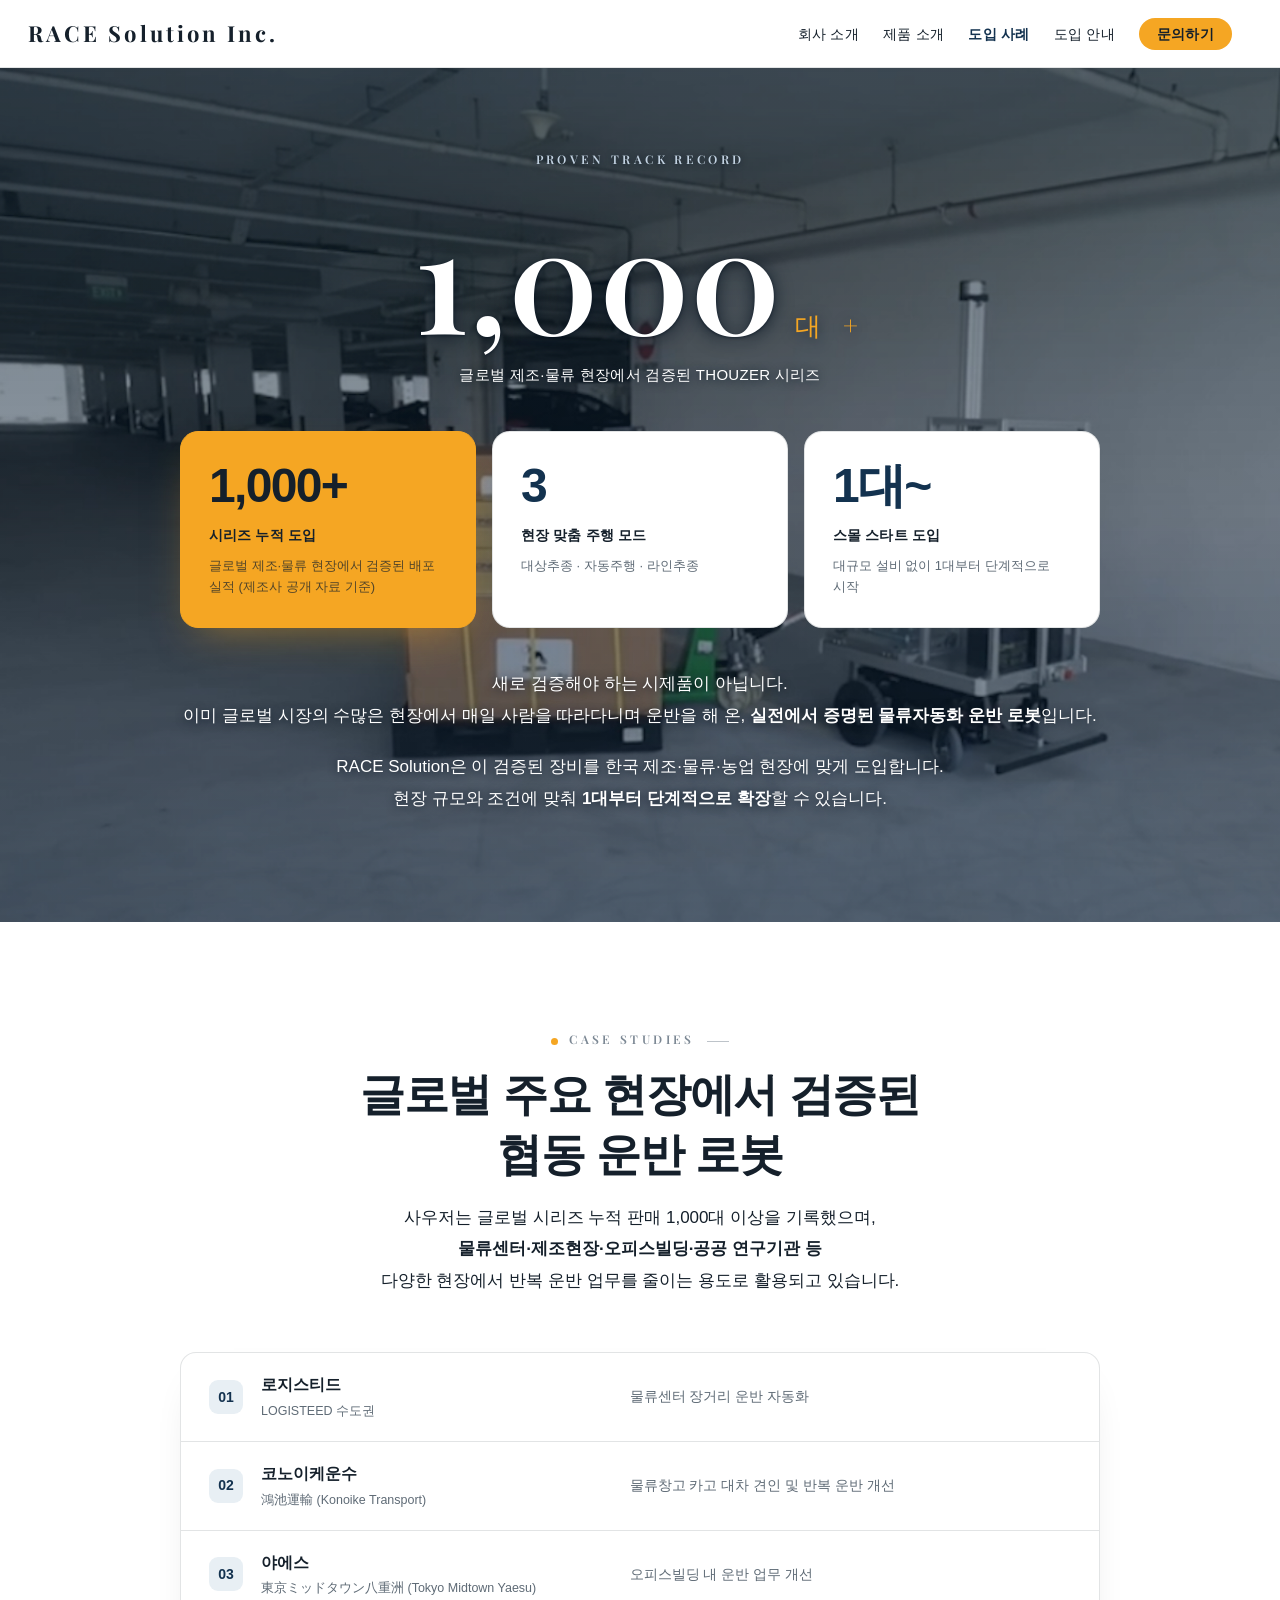
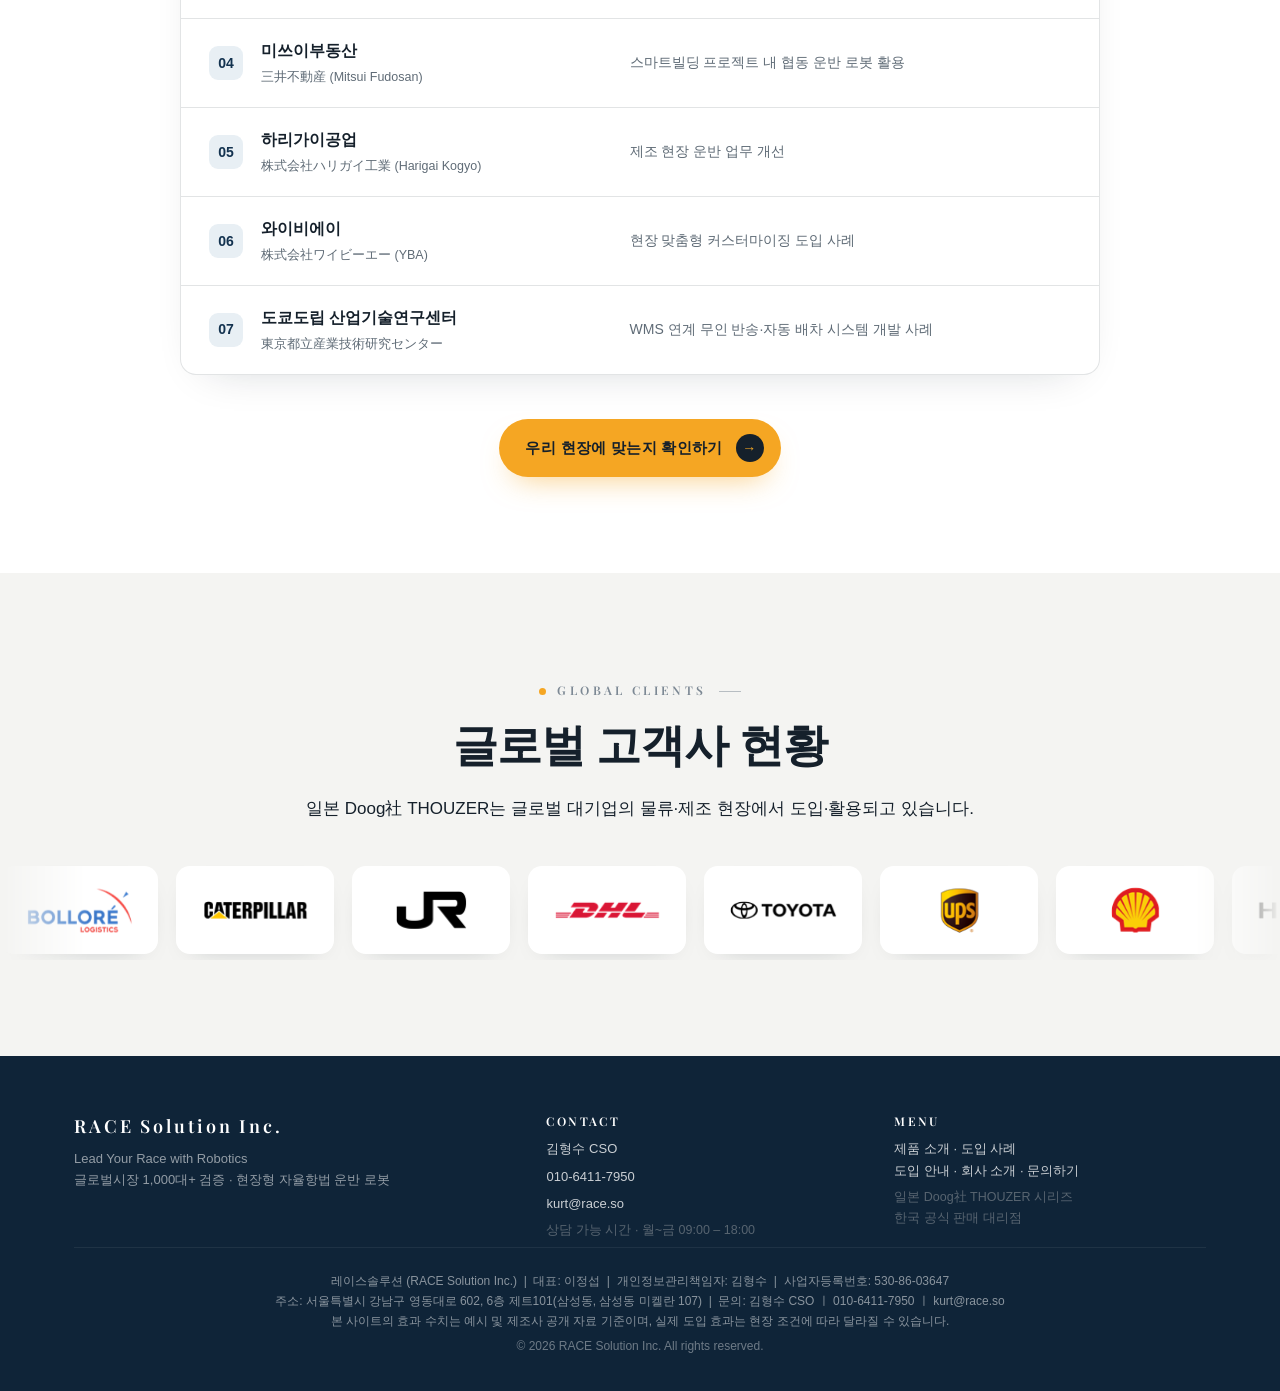
==== commit 778c260d: "메인 글로벌 고객사 섹션 추가 + 푸터 로고 RACE Solution Inc. 통일" ====
--- a/cases.html
+++ b/cases.html
@@ -17,6 +17,7 @@
 
   <header class="v3-header">
     <a href="index.html" class="v3-logo">RACE Solution Inc.</a>
+    <button class="v3-nav-toggle" type="button" aria-label="메뉴 열기" aria-expanded="false"><i></i></button>
     <nav class="v3-nav">
       <a href="company.html">회사 소개</a>
       <a href="product.html">제품 소개</a>
@@ -33,7 +34,7 @@
       <div class="v3-container">
         <p class="v3-eyebrow v5-exp-eyebrow">PROVEN TRACK RECORD</p>
         <p class="v5-exp-num">1,000<span>대 +</span></p>
-        <p class="v5-exp-lead">글로벌 제조·물류 현장에서 검증된 THOUZER 시리즈</p>
+        <p class="v5-exp-lead">글로벌 제조·물류 현장에서 검증된<br class="br-mo"> THOUZER 시리즈</p>
         <div class="statband">
           <div class="statband-item">
             <p class="statband-num">1,000+</p>
@@ -52,8 +53,8 @@
           </div>
         </div>
         <div class="v5-exp-copy">
-          <p>새로 검증해야 하는 시제품이 아닙니다.<br>이미 글로벌 시장의 수많은 현장에서 매일 사람을 따라다니며 운반을 해 온, <strong>실전에서 증명된 물류자동화 운반 로봇</strong>입니다.</p>
-          <p>RACE Solution은 이 검증된 장비를 한국 제조·물류·농업 현장에 맞게 도입합니다.<br>현장 규모와 조건에 맞춰 <strong>1대부터 단계적으로 확장</strong>할 수 있습니다.</p>
+          <p>새로 검증해야 하는 시제품이 아닙니다.<br>이미 글로벌 시장의 수많은 현장에서<br class="br-mo"> 매일 사람을 따라다니며 운반을 해 온,<br class="br-mo"> <strong>실전에서 증명된 물류자동화 운반 로봇</strong>입니다.</p>
+          <p>RACE Solution은 이 검증된 장비를<br class="br-mo"> 한국 제조·물류·농업 현장에 맞게 도입합니다.<br>현장 규모와 조건에 맞춰<br class="br-mo"> <strong>1대부터 단계적으로 확장</strong>할 수 있습니다.</p>
         </div>
       </div>
     </section>
@@ -64,7 +65,7 @@
         <header class="v3-section-head">
           <p class="v3-eyebrow">CASE STUDIES</p>
           <h2 class="v3-title">글로벌 주요 현장에서 검증된<br>협동 운반 로봇</h2>
-          <p class="v3-lede">사우저는 글로벌 시리즈 누적 판매 1,000대 이상을 기록했으며,<br><strong>물류센터·제조현장·오피스빌딩·공공 연구기관 등</strong><br>다양한 현장에서 반복 운반 업무를 줄이는 용도로 활용되고 있습니다.</p>
+          <p class="v3-lede">사우저는 글로벌 시리즈 누적 판매<br class="br-mo"> 1,000대 이상을 기록했으며,<br><strong>물류센터·제조현장·오피스빌딩·공공 연구기관 등</strong><br>다양한 현장에서 반복 운반 업무를 줄이는 용도로 활용되고 있습니다.</p>
         </header>
 
         <div class="case-list">
@@ -73,28 +74,28 @@
             <p class="case-row-use">물류센터 장거리 운반 자동화</p>
           </div>
           <div class="case-row">
-            <div class="case-row-head"><span class="case-row-no">02</span><div class="case-row-org"><span class="case-row-name">코노이케운수</span><span class="case-row-full">鴻池運輸 (Konoike Transport)</span></div></div>
-            <p class="case-row-use">물류창고 카고 대차 견인 및 반복 운반 개선</p>
+            <div class="case-row-head"><span class="case-row-no">02</span><div class="case-row-org"><span class="case-row-name">코노이케운수</span><span class="case-row-full">鴻池運輸<br class="br-mo"> (Konoike Transport)</span></div></div>
+            <p class="case-row-use">물류창고 카고 대차 견인 및<br class="br-mo"> 반복 운반 개선</p>
           </div>
           <div class="case-row">
-            <div class="case-row-head"><span class="case-row-no">03</span><div class="case-row-org"><span class="case-row-name">야에스</span><span class="case-row-full">東京ミッドタウン八重洲 (Tokyo Midtown Yaesu)</span></div></div>
+            <div class="case-row-head"><span class="case-row-no">03</span><div class="case-row-org"><span class="case-row-name">야에스</span><span class="case-row-full">東京ミッドタウン八重洲<br class="br-mo"> (Tokyo Midtown Yaesu)</span></div></div>
             <p class="case-row-use">오피스빌딩 내 운반 업무 개선</p>
           </div>
           <div class="case-row">
-            <div class="case-row-head"><span class="case-row-no">04</span><div class="case-row-org"><span class="case-row-name">미쓰이부동산</span><span class="case-row-full">三井不動産 (Mitsui Fudosan)</span></div></div>
-            <p class="case-row-use">스마트빌딩 프로젝트 내 협동 운반 로봇 활용</p>
+            <div class="case-row-head"><span class="case-row-no">04</span><div class="case-row-org"><span class="case-row-name">미쓰이부동산</span><span class="case-row-full">三井不動産<br class="br-mo"> (Mitsui Fudosan)</span></div></div>
+            <p class="case-row-use">스마트빌딩 프로젝트 내<br class="br-mo"> 협동 운반 로봇 활용</p>
           </div>
           <div class="case-row">
-            <div class="case-row-head"><span class="case-row-no">05</span><div class="case-row-org"><span class="case-row-name">하리가이공업</span><span class="case-row-full">株式会社ハリガイ工業 (Harigai Kogyo)</span></div></div>
+            <div class="case-row-head"><span class="case-row-no">05</span><div class="case-row-org"><span class="case-row-name">하리가이공업</span><span class="case-row-full">株式会社ハリガイ工業<br class="br-mo"> (Harigai Kogyo)</span></div></div>
             <p class="case-row-use">제조 현장 운반 업무 개선</p>
           </div>
           <div class="case-row">
-            <div class="case-row-head"><span class="case-row-no">06</span><div class="case-row-org"><span class="case-row-name">와이비에이</span><span class="case-row-full">株式会社ワイビーエー (YBA)</span></div></div>
+            <div class="case-row-head"><span class="case-row-no">06</span><div class="case-row-org"><span class="case-row-name">와이비에이</span><span class="case-row-full">株式会社ワイビーエー<br class="br-mo"> (YBA)</span></div></div>
             <p class="case-row-use">현장 맞춤형 커스터마이징 도입 사례</p>
           </div>
           <div class="case-row">
             <div class="case-row-head"><span class="case-row-no">07</span><div class="case-row-org"><span class="case-row-name">도쿄도립 산업기술연구센터</span><span class="case-row-full">東京都立産業技術研究センター</span></div></div>
-            <p class="case-row-use">WMS 연계 무인 반송·자동 배차 시스템 개발 사례</p>
+            <p class="case-row-use">WMS 연계 무인 반송·자동 배차<br class="br-mo"> 시스템 개발 사례</p>
           </div>
         </div>
 
@@ -108,7 +109,7 @@
         <header class="v3-section-head">
           <p class="v3-eyebrow">GLOBAL CLIENTS</p>
           <h2 class="v3-title">글로벌 고객사 현황</h2>
-          <p class="v3-lede">일본 Doog社 THOUZER는 글로벌 대기업의 물류·제조 현장에서 도입·활용되고 있습니다.</p>
+          <p class="v3-lede">일본 Doog社 THOUZER는 글로벌 대기업의<br class="br-mo"> 물류·제조 현장에서 도입·활용되고 있습니다.</p>
         </header>
       </div>
       <div class="logo-marquee" aria-label="글로벌 고객사 로고">
@@ -164,7 +165,7 @@
     <div class="v3-container">
       <div class="v3-footer-grid">
         <div>
-          <p class="v3-footer-logo">RACE</p>
+          <p class="v3-footer-logo">RACE Solution Inc.</p>
           <p class="v3-footer-tag">Lead Your Race with Robotics<br>글로벌시장 1,000대+ 검증 · 현장형 자율항법 운반 로봇</p>
         </div>
         <div>
--- a/css/custom.css
+++ b/css/custom.css
@@ -690,7 +690,7 @@
 .cred-ic{ display:inline-flex;align-items:center;justify-content:center;width:40px;height:40px;border-radius:11px;background:var(--amber);color:var(--ink);font-size:18px;font-weight:800; }
 .cred-badge p{ margin:0;font-size:14px;font-weight:700;line-height:1.55;color:#fff;word-break:keep-all; }
 @media (max-width:820px){ .cred-wall{ grid-template-columns:repeat(2,1fr); } }
-@media (max-width:460px){ .cred-wall{ grid-template-columns:1fr; } }
+@media (max-width:460px){ .cred-wall{ grid-template-columns:repeat(2,1fr); } }
 
 /* 글로벌 고객사 로고 마퀴 */
 .global-clients .v3-section-head{ margin-bottom:8px; }
@@ -903,3 +903,127 @@
 .safety-grid .mode-img video{ object-fit:contain; }
 @media (max-width:720px){ .safety-grid{ grid-template-columns:1fr; } }
 @media (max-width:860px){ .mode-grid{ grid-template-columns:1fr; } }
+
+
+/* ============================================================
+   모바일 헤더 — 로고 한 줄 + 햄버거(☰) 메뉴
+   ============================================================ */
+.v3-logo{white-space:nowrap;}
+.v3-nav-toggle{display:none;}
+@media (max-width:768px){
+  .v3-logo{font-size:17px;letter-spacing:.06em;}
+  .v3-nav-toggle{display:flex;align-items:center;justify-content:center;width:44px;height:44px;margin-left:auto;background:none;border:0;font-size:26px;line-height:1;color:var(--v3-text);cursor:pointer;-webkit-tap-highlight-color:transparent;}
+  .v3-nav{display:none;position:absolute;top:100%;left:0;right:0;flex-direction:column;align-items:stretch;gap:0;margin:0;padding:6px 20px 16px;background:#fff;border-top:1px solid var(--v3-line);box-shadow:0 16px 34px rgba(0,0,0,.14);}
+  .v3-nav.is-open{display:flex;}
+  .v3-nav a{padding:15px 4px;border-bottom:1px solid var(--v3-line);font-size:16px;}
+  .v3-nav a:last-child{border-bottom:0;}
+  .v3-nav-cta{margin-top:12px;align-self:flex-start;}
+}
+@media (max-width:360px){
+  .v3-logo{font-size:15px;letter-spacing:.04em;}
+}
+/* 햄버거 아이콘 — CSS 3바 → ✕ (폰트 글리프 비의존) */
+.v3-nav-toggle > i,.v3-nav-toggle > i::before,.v3-nav-toggle > i::after{content:"";display:block;width:22px;height:2px;background:var(--v3-text);border-radius:2px;transition:transform .25s ease,opacity .2s ease}
+.v3-nav-toggle > i{position:relative}
+.v3-nav-toggle > i::before{position:absolute;left:0;top:-7px}
+.v3-nav-toggle > i::after{position:absolute;left:0;top:7px}
+.v3-nav-toggle.is-open > i{background:transparent}
+.v3-nav-toggle.is-open > i::before{transform:translateY(7px) rotate(45deg)}
+.v3-nav-toggle.is-open > i::after{transform:translateY(-7px) rotate(-45deg)}
+/* ============================================================
+   모바일 전용 조정 · PC(>768px) 영향 없음
+   ============================================================ */
+.br-mo{display:none;}                       /* 모바일 전용 줄바꿈 (PC는 숨김) */
+.v3-sticky-cta{display:none !important;}     /* 하단 고정 CTA 버튼 제거 */
+@media (max-width:768px){
+  .br-mo{display:inline;}
+  /* 히어로 메인/서브 문구 축소 (되도록 2줄) */
+  .v7-hero-headline{font-size:22px;line-height:1.42;}
+  .v7-hero-subline{font-size:13px;line-height:1.55;}
+  /* 햄버거 드롭다운 문의하기 버튼 여백 */
+  .v3-nav .v3-nav-cta{padding:12px 26px;}
+  /* WORRIES 제목 축소 */
+  .worry-title{font-size:21px;line-height:1.42;}
+  /* WORRIES 업종 칩 한 줄 나열 */
+  .worry-chips{flex-wrap:nowrap;gap:6px;}
+  .worry-chips span{font-size:11px;padding:6px 9px;white-space:nowrap;}
+}
+/* PRESS 모바일 오버플로우 방지 (가로 슬라이더가 페이지 폭을 넓히지 않게) */
+@media (max-width:768px){
+  .press{overflow-x:hidden;}
+  .press-slider{min-width:0;}
+  .press-track{min-width:0;}
+}
+/* ============================================================
+   모바일 섹션 제목/서브 크기 통일 · WORRIES 기준 (PC 영향 없음)
+   ============================================================ */
+@media (max-width:768px){
+  .v3-title{font-size:21px !important;line-height:1.42 !important;}
+  .v3-lede{font-size:15px !important;line-height:1.7 !important;}
+}
+/* OUR VISION 대형 영문 + 제품 문제→해결 대형 문구도 21px 통일 (모바일 전용) */
+@media (max-width:768px){
+  .vision-en{font-size:21px !important;line-height:1.42 !important;}
+  .prob-solution{font-size:21px !important;line-height:1.42 !important;}
+}
+
+/* ============================================================
+   제품 소개(product.html) 모바일 전용 조정 · PC(>768px) 영향 없음
+   ============================================================ */
+/* LINE-UP 모델 탭 — 기본 숨김(PC), 모바일에서만 노출 */
+.lineup-tabs{ display:none; }
+@media (max-width:768px){
+  /* 1) 문제 칩 3개 한 줄 배치 (설비 부담·인력난·도입 리스크) */
+  .prob-chips{ flex-wrap:nowrap; gap:7px; }
+  .prob-chip{ font-size:12.5px; padding:8px 13px; white-space:nowrap; }
+
+  /* 2) LINE-UP — 모델 탭 노출 + 선택 카드 1개만 표시(기본 STANDARD) */
+  .lineup-tabs{
+    display:flex; gap:6px; justify-content:center;
+    max-width:340px; margin:0 auto 22px; padding:5px;
+    background:var(--v3-cream); border:1px solid var(--v3-line); border-radius:999px;
+  }
+  .lineup-tab{
+    flex:1; padding:10px 4px; border:0; background:none; cursor:pointer;
+    font-family:inherit; font-size:12.5px; font-weight:800; letter-spacing:.05em;
+    color:var(--v3-text-sub); border-radius:999px;
+    transition:background .2s ease, color .2s ease; -webkit-tap-highlight-color:transparent;
+  }
+  .lineup-tab.is-active{ background:var(--navy); color:#fff; }
+  .lineup-grid-3 .lineup-card{ display:none; }
+  .lineup-grid-3 .lineup-card.is-active{ display:block; }
+
+  /* 3) TYPE COMPARISON 표 — 가로 스크롤 없이 한 화면에 */
+  #typecompare .compare-wrap{ overflow-x:hidden; box-shadow:0 10px 30px -18px rgba(14,27,38,.28); }
+  #typecompare .compare-table{ min-width:0; }
+  #typecompare .compare-table th,
+  #typecompare .compare-table td{ padding:10px 5px; font-size:11.5px; white-space:normal; }
+  #typecompare .compare-table thead th{ font-size:11px; }
+  #typecompare .compare-table .compare-crit{ font-size:11.5px; }
+  #typecompare .compare-table .compare-crit em{ font-size:9.5px; margin-top:1px; }
+
+  /* 4) GET STARTED 신뢰 배지 — 2줄이어도 뚱뚱하지 않게 깔끔한 라운드 카드 */
+  .cta-trust{
+    display:block; max-width:270px; margin:0 auto 24px;
+    padding:11px 18px; border-radius:14px;
+    font-size:12.5px; line-height:1.35; text-align:center;
+  }
+  .cta-trust .cta-trust-item{ display:block; }
+  .cta-trust .cta-trust-sep{ display:none; }
+  .cta-trust .cta-trust-item:first-child{
+    margin-bottom:6px; padding-bottom:6px;
+    border-bottom:1px solid rgba(245,166,35,.25);
+  }
+}
+
+/* ============================================================
+   도입 사례(cases.html) 모바일 전용 조정 · PC(>768px) 영향 없음
+   ============================================================ */
+@media (max-width:768px){
+  /* PROVEN 실적 칩 3개 — 세로 적층 대신 한 줄에 축소 배치 */
+  #proven .statband{ grid-template-columns:repeat(3,1fr); gap:7px; margin-top:26px; }
+  #proven .statband-item{ padding:13px 8px; border-radius:14px; text-align:center; }
+  #proven .statband-num{ font-size:19px; letter-spacing:-.02em; }
+  #proven .statband-label{ margin-top:7px; font-size:11px; line-height:1.3; letter-spacing:0; word-break:keep-all; }
+  #proven .statband-desc{ margin-top:5px; font-size:9.5px; line-height:1.4; }
+}
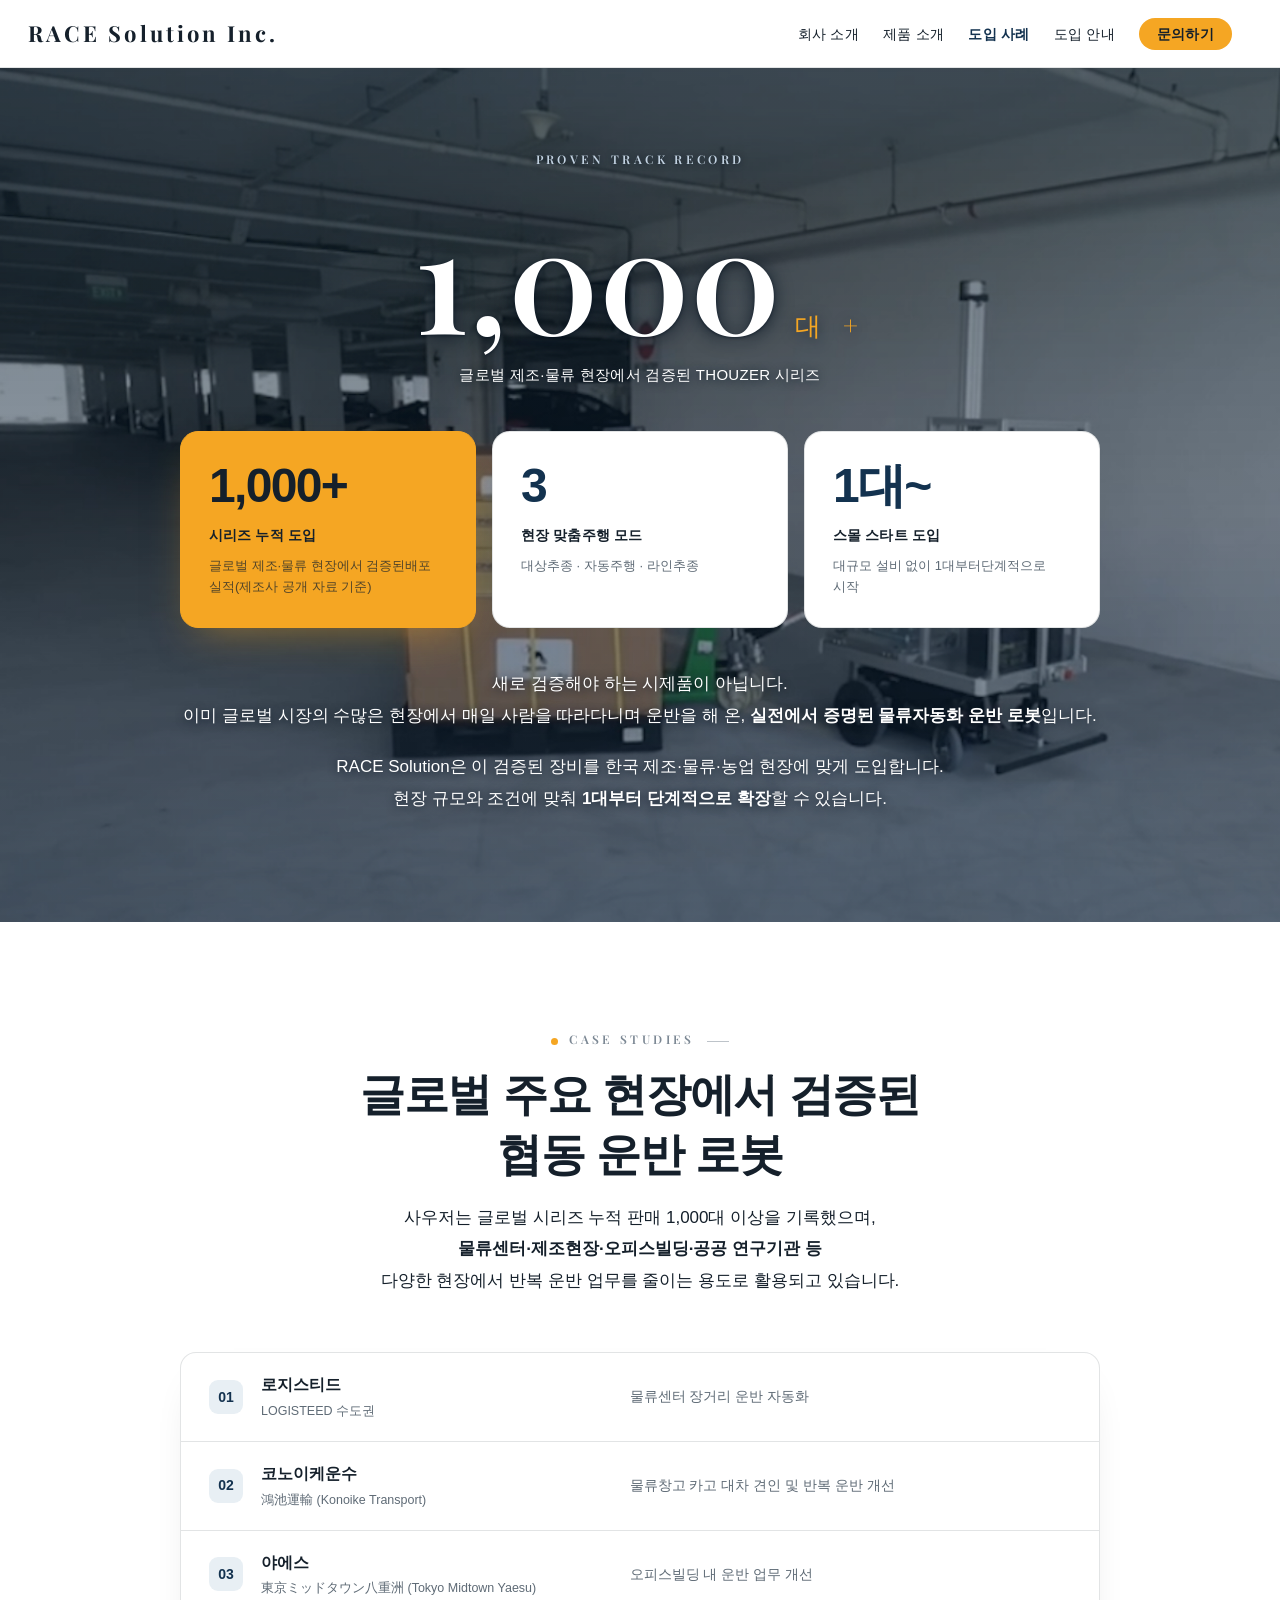
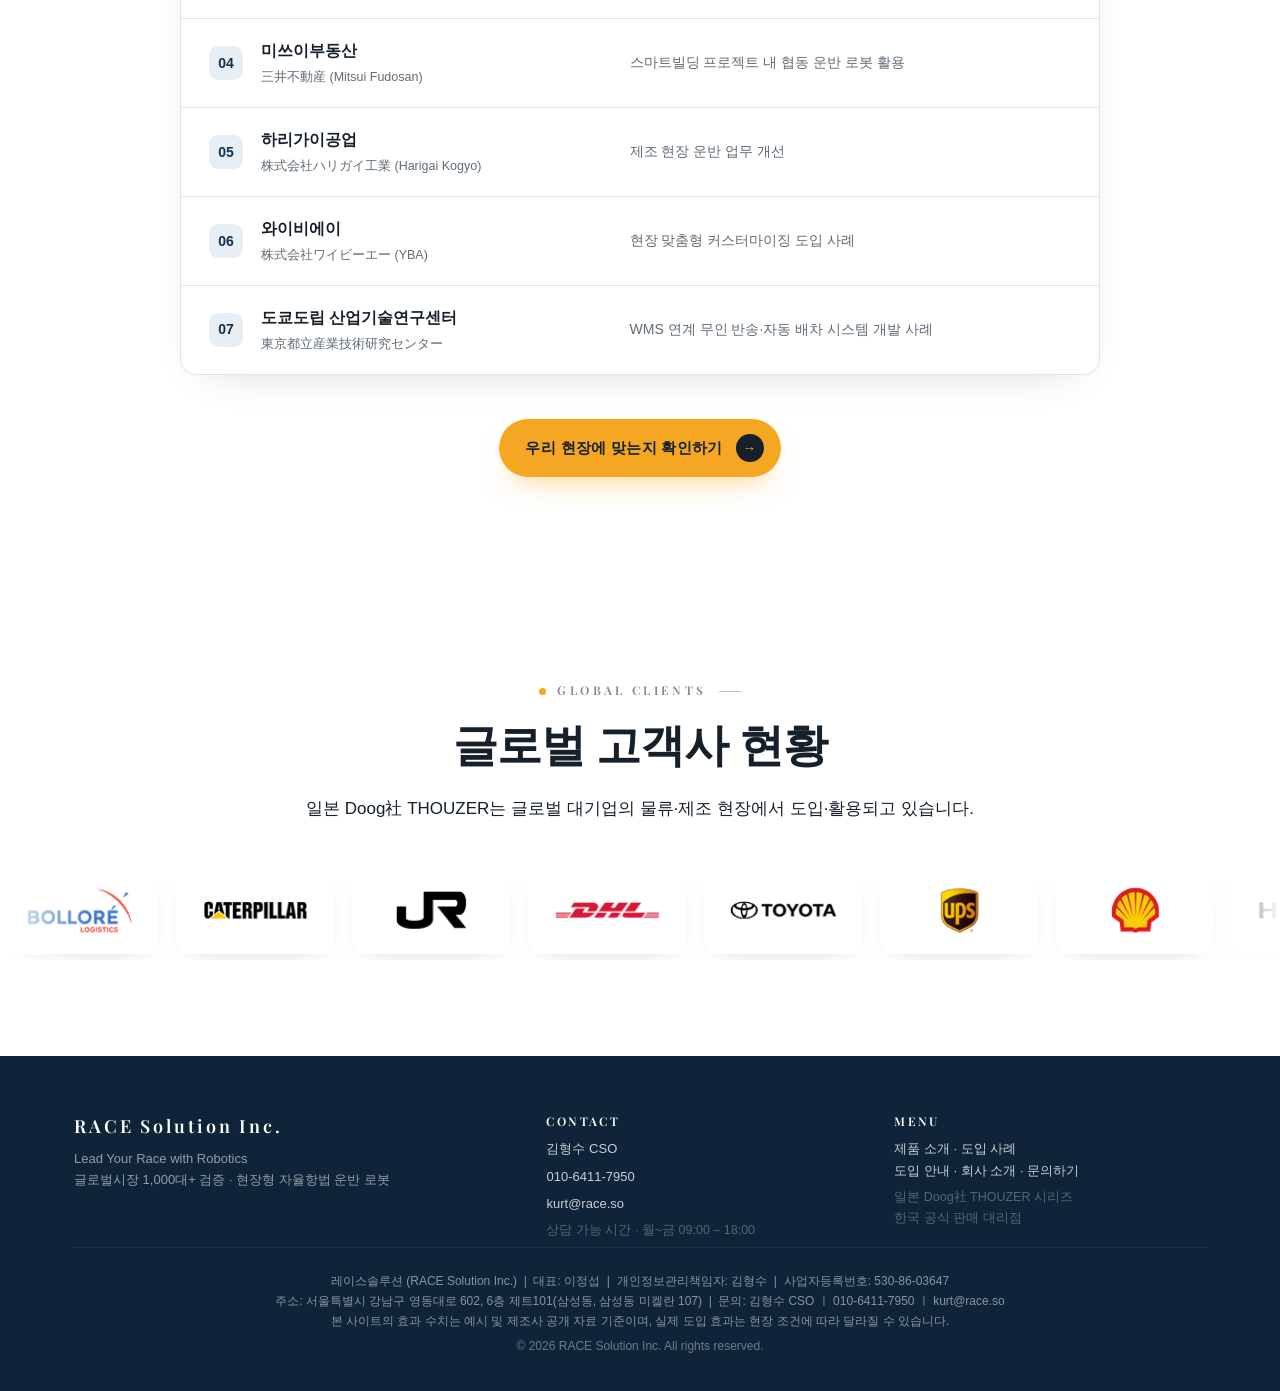
==== commit 3e924ea5: "도입 사례 모바일 수정 (실적 칩 desc/label 줄바꿈 추가) Co-Authored-By: Claude Opus 4.8 (1M context) <noreply@anthropi" ====
--- a/cases.html
+++ b/cases.html
@@ -39,17 +39,17 @@
           <div class="statband-item">
             <p class="statband-num">1,000+</p>
             <p class="statband-label">시리즈 누적 도입</p>
-            <p class="statband-desc">글로벌 제조·물류 현장에서 검증된 배포 실적 (제조사 공개 자료 기준)</p>
+            <p class="statband-desc">글로벌 제조·물류 현장에서 검증된<br class="br-mo">배포 실적<br class="br-mo">(제조사 공개 자료 기준)</p>
           </div>
           <div class="statband-item">
             <p class="statband-num">3</p>
-            <p class="statband-label">현장 맞춤 주행 모드</p>
+            <p class="statband-label">현장 맞춤<br class="br-mo">주행 모드</p>
             <p class="statband-desc">대상추종 · 자동주행 · 라인추종</p>
           </div>
           <div class="statband-item">
             <p class="statband-num">1대~</p>
             <p class="statband-label">스몰 스타트 도입</p>
-            <p class="statband-desc">대규모 설비 없이 1대부터 단계적으로 시작</p>
+            <p class="statband-desc">대규모 설비 없이 1대부터<br class="br-mo">단계적으로 시작</p>
           </div>
         </div>
         <div class="v5-exp-copy">
--- a/css/custom.css
+++ b/css/custom.css
@@ -1026,4 +1026,6 @@
   #proven .statband-num{ font-size:19px; letter-spacing:-.02em; }
   #proven .statband-label{ margin-top:7px; font-size:11px; line-height:1.3; letter-spacing:0; word-break:keep-all; }
   #proven .statband-desc{ margin-top:5px; font-size:9.5px; line-height:1.4; }
-}+}
+/* GLOBAL CLIENTS 배경 흰색 — 위 THE ANSWER(그레이)와 구분 (PC·모바일 공통) */
+.global-clients{ background:var(--v3-bg-alt); }
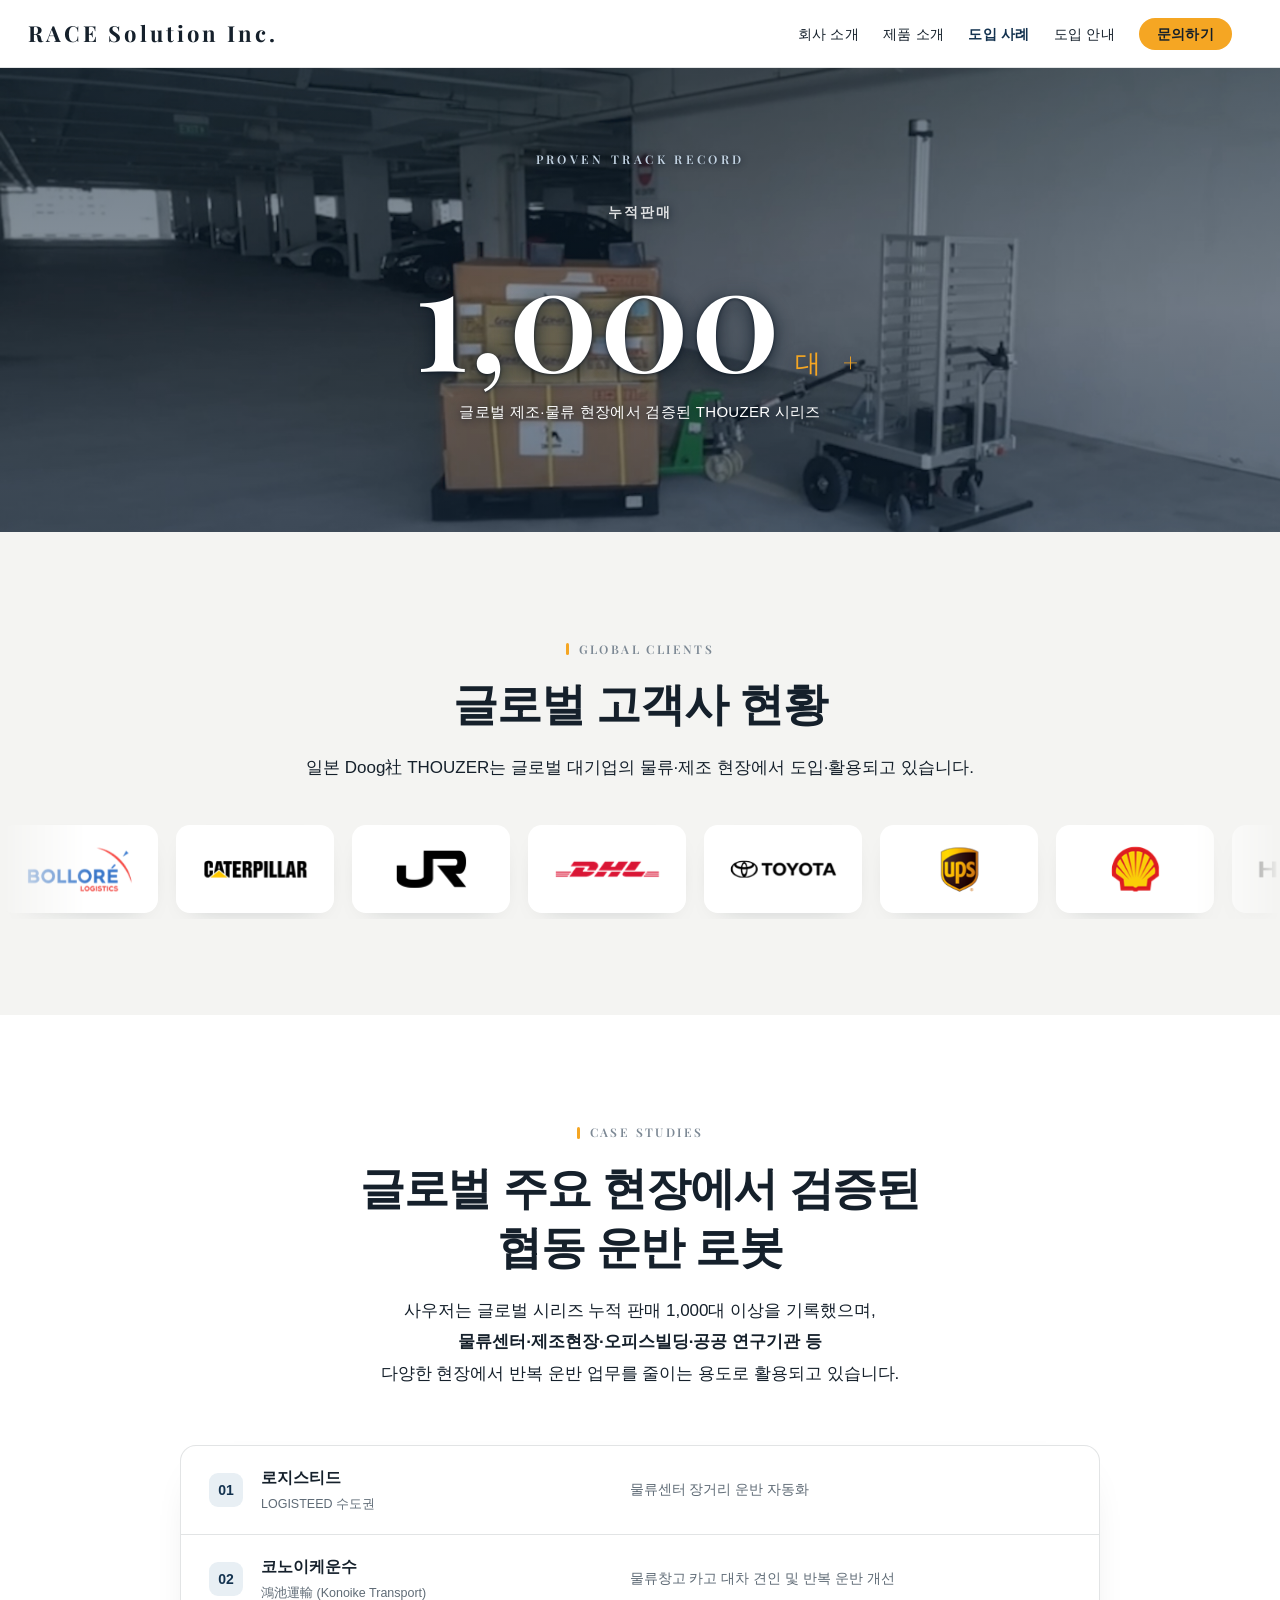
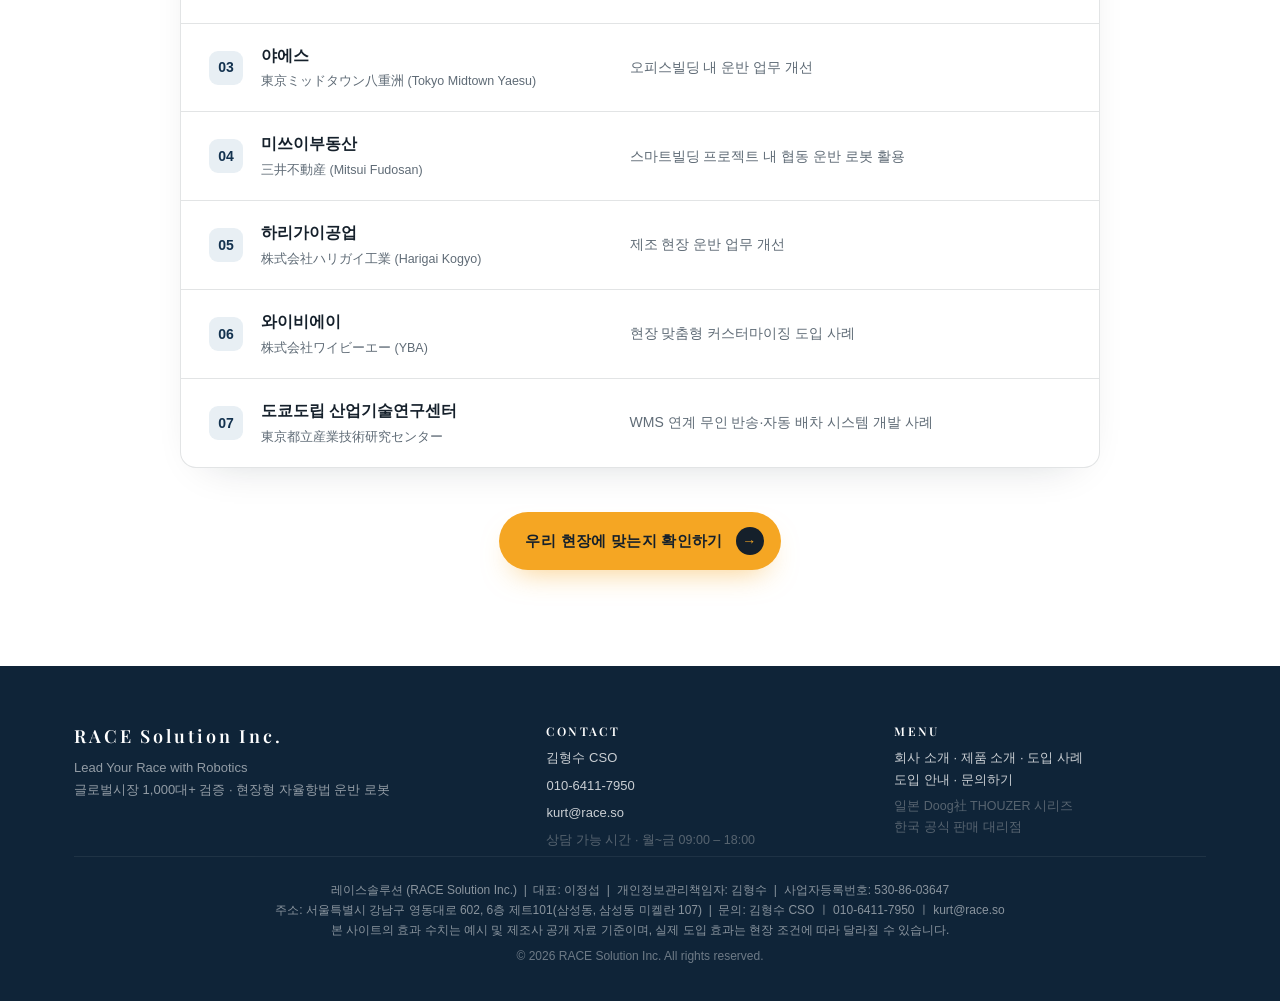
==== commit 98a31ec7: "푸터 메뉴 순서 정리 + 도입사례 히어로/구성 개편 + 도입안내 프로세스 축소 - 푸터 MENU 순서: 회사 소개·제품 소개·도입 사례·도입 안내·문의하기 (전 페이지) - cas" ====
--- a/cases.html
+++ b/cases.html
@@ -33,73 +33,9 @@
     <section id="proven" class="v5-exp page-intro">
       <div class="v3-container">
         <p class="v3-eyebrow v5-exp-eyebrow">PROVEN TRACK RECORD</p>
+        <p class="v5-exp-pre">누적판매</p>
         <p class="v5-exp-num">1,000<span>대 +</span></p>
         <p class="v5-exp-lead">글로벌 제조·물류 현장에서 검증된<br class="br-mo"> THOUZER 시리즈</p>
-        <div class="statband">
-          <div class="statband-item">
-            <p class="statband-num">1,000+</p>
-            <p class="statband-label">시리즈 누적 도입</p>
-            <p class="statband-desc">글로벌 제조·물류 현장에서 검증된<br class="br-mo">배포 실적<br class="br-mo">(제조사 공개 자료 기준)</p>
-          </div>
-          <div class="statband-item">
-            <p class="statband-num">3</p>
-            <p class="statband-label">현장 맞춤<br class="br-mo">주행 모드</p>
-            <p class="statband-desc">대상추종 · 자동주행 · 라인추종</p>
-          </div>
-          <div class="statband-item">
-            <p class="statband-num">1대~</p>
-            <p class="statband-label">스몰 스타트 도입</p>
-            <p class="statband-desc">대규모 설비 없이 1대부터<br class="br-mo">단계적으로 시작</p>
-          </div>
-        </div>
-        <div class="v5-exp-copy">
-          <p>새로 검증해야 하는 시제품이 아닙니다.<br>이미 글로벌 시장의 수많은 현장에서<br class="br-mo"> 매일 사람을 따라다니며 운반을 해 온,<br class="br-mo"> <strong>실전에서 증명된 물류자동화 운반 로봇</strong>입니다.</p>
-          <p>RACE Solution은 이 검증된 장비를<br class="br-mo"> 한국 제조·물류·농업 현장에 맞게 도입합니다.<br>현장 규모와 조건에 맞춰<br class="br-mo"> <strong>1대부터 단계적으로 확장</strong>할 수 있습니다.</p>
-        </div>
-      </div>
-    </section>
-
-    <!-- 도입/활용 사례 -->
-    <section id="cases" class="v3-section cases">
-      <div class="v3-container">
-        <header class="v3-section-head">
-          <p class="v3-eyebrow">CASE STUDIES</p>
-          <h2 class="v3-title">글로벌 주요 현장에서 검증된<br>협동 운반 로봇</h2>
-          <p class="v3-lede">사우저는 글로벌 시리즈 누적 판매<br class="br-mo"> 1,000대 이상을 기록했으며,<br><strong>물류센터·제조현장·오피스빌딩·공공 연구기관 등</strong><br>다양한 현장에서 반복 운반 업무를 줄이는 용도로 활용되고 있습니다.</p>
-        </header>
-
-        <div class="case-list">
-          <div class="case-row">
-            <div class="case-row-head"><span class="case-row-no">01</span><div class="case-row-org"><span class="case-row-name">로지스티드</span><span class="case-row-full">LOGISTEED 수도권</span></div></div>
-            <p class="case-row-use">물류센터 장거리 운반 자동화</p>
-          </div>
-          <div class="case-row">
-            <div class="case-row-head"><span class="case-row-no">02</span><div class="case-row-org"><span class="case-row-name">코노이케운수</span><span class="case-row-full">鴻池運輸<br class="br-mo"> (Konoike Transport)</span></div></div>
-            <p class="case-row-use">물류창고 카고 대차 견인 및<br class="br-mo"> 반복 운반 개선</p>
-          </div>
-          <div class="case-row">
-            <div class="case-row-head"><span class="case-row-no">03</span><div class="case-row-org"><span class="case-row-name">야에스</span><span class="case-row-full">東京ミッドタウン八重洲<br class="br-mo"> (Tokyo Midtown Yaesu)</span></div></div>
-            <p class="case-row-use">오피스빌딩 내 운반 업무 개선</p>
-          </div>
-          <div class="case-row">
-            <div class="case-row-head"><span class="case-row-no">04</span><div class="case-row-org"><span class="case-row-name">미쓰이부동산</span><span class="case-row-full">三井不動産<br class="br-mo"> (Mitsui Fudosan)</span></div></div>
-            <p class="case-row-use">스마트빌딩 프로젝트 내<br class="br-mo"> 협동 운반 로봇 활용</p>
-          </div>
-          <div class="case-row">
-            <div class="case-row-head"><span class="case-row-no">05</span><div class="case-row-org"><span class="case-row-name">하리가이공업</span><span class="case-row-full">株式会社ハリガイ工業<br class="br-mo"> (Harigai Kogyo)</span></div></div>
-            <p class="case-row-use">제조 현장 운반 업무 개선</p>
-          </div>
-          <div class="case-row">
-            <div class="case-row-head"><span class="case-row-no">06</span><div class="case-row-org"><span class="case-row-name">와이비에이</span><span class="case-row-full">株式会社ワイビーエー<br class="br-mo"> (YBA)</span></div></div>
-            <p class="case-row-use">현장 맞춤형 커스터마이징 도입 사례</p>
-          </div>
-          <div class="case-row">
-            <div class="case-row-head"><span class="case-row-no">07</span><div class="case-row-org"><span class="case-row-name">도쿄도립 산업기술연구센터</span><span class="case-row-full">東京都立産業技術研究センター</span></div></div>
-            <p class="case-row-use">WMS 연계 무인 반송·자동 배차<br class="br-mo"> 시스템 개발 사례</p>
-          </div>
-        </div>
-
-        <div class="mid-cta"><a href="contact.html" class="v3-btn">우리 현장에 맞는지 확인하기 <span>→</span></a></div>
       </div>
     </section>
 
@@ -154,6 +90,50 @@
       </div>
     </section>
 
+    <!-- 도입/활용 사례 -->
+    <section id="cases" class="v3-section cases">
+      <div class="v3-container">
+        <header class="v3-section-head">
+          <p class="v3-eyebrow">CASE STUDIES</p>
+          <h2 class="v3-title">글로벌 주요 현장에서 검증된<br>협동 운반 로봇</h2>
+          <p class="v3-lede">사우저는 글로벌 시리즈 누적 판매<br class="br-mo"> 1,000대 이상을 기록했으며,<br><strong>물류센터·제조현장·오피스빌딩·공공 연구기관 등</strong><br>다양한 현장에서 반복 운반 업무를 줄이는 용도로 활용되고 있습니다.</p>
+        </header>
+
+        <div class="case-list">
+          <div class="case-row">
+            <div class="case-row-head"><span class="case-row-no">01</span><div class="case-row-org"><span class="case-row-name">로지스티드</span><span class="case-row-full">LOGISTEED 수도권</span></div></div>
+            <p class="case-row-use">물류센터 장거리 운반 자동화</p>
+          </div>
+          <div class="case-row">
+            <div class="case-row-head"><span class="case-row-no">02</span><div class="case-row-org"><span class="case-row-name">코노이케운수</span><span class="case-row-full">鴻池運輸<br class="br-mo"> (Konoike Transport)</span></div></div>
+            <p class="case-row-use">물류창고 카고 대차 견인 및<br class="br-mo"> 반복 운반 개선</p>
+          </div>
+          <div class="case-row">
+            <div class="case-row-head"><span class="case-row-no">03</span><div class="case-row-org"><span class="case-row-name">야에스</span><span class="case-row-full">東京ミッドタウン八重洲<br class="br-mo"> (Tokyo Midtown Yaesu)</span></div></div>
+            <p class="case-row-use">오피스빌딩 내 운반 업무 개선</p>
+          </div>
+          <div class="case-row">
+            <div class="case-row-head"><span class="case-row-no">04</span><div class="case-row-org"><span class="case-row-name">미쓰이부동산</span><span class="case-row-full">三井不動産<br class="br-mo"> (Mitsui Fudosan)</span></div></div>
+            <p class="case-row-use">스마트빌딩 프로젝트 내<br class="br-mo"> 협동 운반 로봇 활용</p>
+          </div>
+          <div class="case-row">
+            <div class="case-row-head"><span class="case-row-no">05</span><div class="case-row-org"><span class="case-row-name">하리가이공업</span><span class="case-row-full">株式会社ハリガイ工業<br class="br-mo"> (Harigai Kogyo)</span></div></div>
+            <p class="case-row-use">제조 현장 운반 업무 개선</p>
+          </div>
+          <div class="case-row">
+            <div class="case-row-head"><span class="case-row-no">06</span><div class="case-row-org"><span class="case-row-name">와이비에이</span><span class="case-row-full">株式会社ワイビーエー<br class="br-mo"> (YBA)</span></div></div>
+            <p class="case-row-use">현장 맞춤형 커스터마이징 도입 사례</p>
+          </div>
+          <div class="case-row">
+            <div class="case-row-head"><span class="case-row-no">07</span><div class="case-row-org"><span class="case-row-name">도쿄도립 산업기술연구센터</span><span class="case-row-full">東京都立産業技術研究センター</span></div></div>
+            <p class="case-row-use">WMS 연계 무인 반송·자동 배차<br class="br-mo"> 시스템 개발 사례</p>
+          </div>
+        </div>
+
+        <div class="mid-cta"><a href="contact.html" class="v3-btn">우리 현장에 맞는지 확인하기 <span>→</span></a></div>
+      </div>
+    </section>
+
   </main>
 
   <a href="contact.html" class="v3-sticky-cta">
@@ -177,7 +157,7 @@
         </div>
         <div>
           <p class="v3-footer-heading">Menu</p>
-          <p><a href="product.html">제품 소개</a> · <a href="cases.html">도입 사례</a><br><a href="guide.html">도입 안내</a> · <a href="company.html">회사 소개</a> · <a href="contact.html">문의하기</a></p>
+          <p><a href="company.html">회사 소개</a> · <a href="product.html">제품 소개</a> · <a href="cases.html">도입 사례</a><br><a href="guide.html">도입 안내</a> · <a href="contact.html">문의하기</a></p>
           <p class="v3-footer-partner">일본 Doog社 THOUZER 시리즈<br>한국 공식 판매 대리점</p>
         </div>
       </div>
--- a/css/custom.css
+++ b/css/custom.css
@@ -516,17 +516,17 @@
 .solve-quote em,.compare-key em,.price-key em{ color:var(--navy) !important; }
 .cost-emph strong{ color:var(--amber-press) !important; }
 
-/* eyebrow — 그레이 라벨 + 앰버 점 + 우측 헤어라인 */
+/* eyebrow — 좌측 앰버 액센트 바 + 대문자 라벨 (점·우측 헤어라인 제거) */
 .v3-eyebrow{ color:var(--label) !important; }
-.v3-section-head .v3-eyebrow{ position:relative; }
+.v3-section-head .v3-eyebrow{
+  display:inline-flex; align-items:center; gap:10px;
+  letter-spacing:.2em; position:relative;
+}
 .v3-section-head .v3-eyebrow::before{
-  content:"";display:inline-block;width:7px;height:7px;border-radius:50%;
-  background:var(--amber);vertical-align:middle;margin-right:11px;
-}
-.v3-section-head .v3-eyebrow::after{
-  content:"";display:inline-block;width:22px;height:1px;background:currentColor;
-  opacity:.5;vertical-align:middle;margin-left:12px;
-}
+  content:""; flex:0 0 auto; width:3px; height:12px;
+  border-radius:2px; background:var(--amber);
+}
+.v3-section-head .v3-eyebrow::after{ content:none; }
 .v3-section-head{ margin-bottom:clamp(36px,5vw,56px); }
 .v7-hero-lead{ letter-spacing:.16em; }
 
@@ -602,6 +602,7 @@
 
 /* ⑦ 실적(PROVEN) → 다크 네이비 + 큰 숫자 임팩트 */
 .v5-exp-eyebrow{ color:#c3d3e2 !important; text-shadow:0 1px 6px rgba(8,20,34,.7); }
+.v5-exp-pre{ margin:16px 0 -2px; font-size:14px; font-weight:600; letter-spacing:.16em; color:rgba(255,255,255,.85); text-shadow:0 1px 8px rgba(8,20,34,.85); }
 .v5-exp-num{ color:#fff !important; text-shadow:0 2px 18px rgba(8,20,34,.8),0 1px 3px rgba(8,20,34,.7); }
 .v5-exp-num span{ color:var(--amber) !important; text-shadow:0 2px 14px rgba(8,20,34,.7); }
 .v5-exp-lead{ color:#fff !important; text-shadow:0 1px 8px rgba(8,20,34,.85); }
@@ -690,7 +691,7 @@
 .cred-ic{ display:inline-flex;align-items:center;justify-content:center;width:40px;height:40px;border-radius:11px;background:var(--amber);color:var(--ink);font-size:18px;font-weight:800; }
 .cred-badge p{ margin:0;font-size:14px;font-weight:700;line-height:1.55;color:#fff;word-break:keep-all; }
 @media (max-width:820px){ .cred-wall{ grid-template-columns:repeat(2,1fr); } }
-@media (max-width:460px){ .cred-wall{ grid-template-columns:repeat(2,1fr); } }
+@media (max-width:460px){ .cred-wall{ grid-template-columns:repeat(2,1fr);grid-auto-rows:1fr; } .cred-badge{ justify-content:center; } }
 
 /* 글로벌 고객사 로고 마퀴 */
 .global-clients .v3-section-head{ margin-bottom:8px; }
@@ -934,9 +935,12 @@
    모바일 전용 조정 · PC(>768px) 영향 없음
    ============================================================ */
 .br-mo{display:none;}                       /* 모바일 전용 줄바꿈 (PC는 숨김) */
+.mo-sep{display:none;}                       /* 모바일 전용 문단 구분선 (PC는 숨김) */
 .v3-sticky-cta{display:none !important;}     /* 하단 고정 CTA 버튼 제거 */
 @media (max-width:768px){
   .br-mo{display:inline;}
+  .br-pc{display:none;}                      /* PC 전용 줄바꿈 (모바일은 숨김) */
+  .mo-sep{display:block;width:36px;height:2px;margin:16px auto;border-radius:2px;background:var(--amber);opacity:.55;}
   /* 히어로 메인/서브 문구 축소 (되도록 2줄) */
   .v7-hero-headline{font-size:22px;line-height:1.42;}
   .v7-hero-subline{font-size:13px;line-height:1.55;}
@@ -973,6 +977,9 @@
 /* LINE-UP 모델 탭 — 기본 숨김(PC), 모바일에서만 노출 */
 .lineup-tabs{ display:none; }
 @media (max-width:768px){
+  /* TYPE COMPARISON 리드 — 모바일에서 마지막 문장을 문단 분리(간격) · .br-pc는 공용 헬퍼 사용 */
+  #typecompare .v3-lede .lede-p2{ display:block; margin-top:13px; }
+
   /* 1) 문제 칩 3개 한 줄 배치 (설비 부담·인력난·도입 리스크) */
   .prob-chips{ flex-wrap:nowrap; gap:7px; }
   .prob-chip{ font-size:12.5px; padding:8px 13px; white-space:nowrap; }
@@ -1026,6 +1033,54 @@
   #proven .statband-num{ font-size:19px; letter-spacing:-.02em; }
   #proven .statband-label{ margin-top:7px; font-size:11px; line-height:1.3; letter-spacing:0; word-break:keep-all; }
   #proven .statband-desc{ margin-top:5px; font-size:9.5px; line-height:1.4; }
+  /* 주행 모드 3종 — 모바일에선 3줄, PC 구분점(·) 숨김 */
+  #proven .stat-sep{ display:none; }
+  /* (제조사 공개 자료 기준) — 한 줄에 들어오게 축소 */
+  #proven .stat-note{ font-size:8px; white-space:nowrap; letter-spacing:-.02em; }
 }
 /* GLOBAL CLIENTS 배경 흰색 — 위 THE ANSWER(그레이)와 구분 (PC·모바일 공통) */
-.global-clients{ background:var(--v3-bg-alt); }+.global-clients{ background:var(--v3-bg); }   /* 히어로(다크)→global(그레이)→cases(흰) 대비 */
+
+/* ============================================================
+   도입 안내(guide.html) 모바일 전용 조정 · PC(>768px) 영향 없음
+   ============================================================ */
+@media (max-width:768px){
+  /* COMPARISON 비교표 — 가로 스크롤 없이 한 화면에 다 보이게 */
+  #compare .compare-wrap{ overflow-x:hidden; box-shadow:0 10px 30px -18px rgba(14,27,38,.28); }
+  #compare .compare-table{ min-width:0; }
+  #compare .compare-table th,
+  #compare .compare-table td{ padding:9px 4px; font-size:10.5px; white-space:normal; word-break:keep-all; line-height:1.32; }
+  #compare .compare-table thead th{ font-size:10.5px; }
+  #compare .compare-table .compare-crit{ font-size:10.5px; }
+  /* THOUZER 열만 살짝 넓혀 경쟁 3열은 축소 — 긴 라벨 수용 */
+  #compare .compare-table th:nth-child(2),#compare .compare-table td:nth-child(2),
+  #compare .compare-table th:nth-child(3),#compare .compare-table td:nth-child(3),
+  #compare .compare-table th:nth-child(4),#compare .compare-table td:nth-child(4){ width:19%; }
+  #compare .compare-table th:last-child,#compare .compare-table td.is-main{ width:23%; }
+  /* 괄호 보조 문구 — 글자 축소 후 한 줄 고정 */
+  #compare .compare-table .cmp-sub{ display:inline-block;font-size:8.5px;white-space:nowrap;line-height:1.2;margin-top:1px; }
+
+  /* COST SAVING — 좌측 카피 가운데 정렬 (헤드라인·문단) */
+  #cost .cost-copy .cost-h{ text-align:center; }
+  #cost .cost-copy p{ text-align:center; }
+  #cost .cost-copy .cost-arrow{ padding-left:0; text-indent:0; }
+  /* 계산기 카드 전체 텍스트 가운데 정렬 (타이틀·안내·라벨·수식) */
+  #cost .calc{ text-align:center; }
+  #cost .calc-field input{ text-align:right; }         /* 입력 기본값 숫자 오른쪽 정렬 */
+  /* 계산기 강조행 — THOUZER는 크기 유지, 나머지 축소 + 줄바꿈 */
+  #cost .calc-out-row.hot > span{ text-align:left; }    /* 강조행 라벨 왼쪽 정렬 */
+  #cost .calc-out-row.hot .cs-rest{ font-size:11px; }
+  #cost .calc-out-row.hot em{ font-size:10.5px; }
+  /* 예상 회수기간 — 라벨 한 줄 고정, 값(안내문) 두 줄로 */
+  #cost .calc-out-row.consult > span{ white-space:nowrap; }
+  #cost .calc-out-row.consult .calc-consult{ display:inline-block; text-align:right; line-height:1.35; }
+
+  /* HOW IT WORKS — 도입 프로세스를 세로 스텝퍼로 깔끔하게 정리 */
+  .process-sec .flow{ flex-direction:column; align-items:stretch; gap:10px; margin:28px auto 0; max-width:320px; }
+  .process-sec .flow-step{ position:relative; width:100%; justify-content:flex-start; gap:12px; padding:13px 18px; border-radius:13px; font-size:14.5px; background:#fff; box-shadow:0 6px 16px -10px rgba(14,27,38,.28); }
+  .process-sec .flow-step .n{ width:25px; height:25px; font-size:12.5px; flex-shrink:0; }
+  .process-sec .flow-arrow,
+  .process-sec .flow-break{ display:none; }
+  .process-sec .flow-step::before{ content:""; position:absolute; left:30px; top:-10px; width:2px; height:10px; background:var(--v3-line); }
+  .process-sec .flow-step:first-child::before{ display:none; }
+}
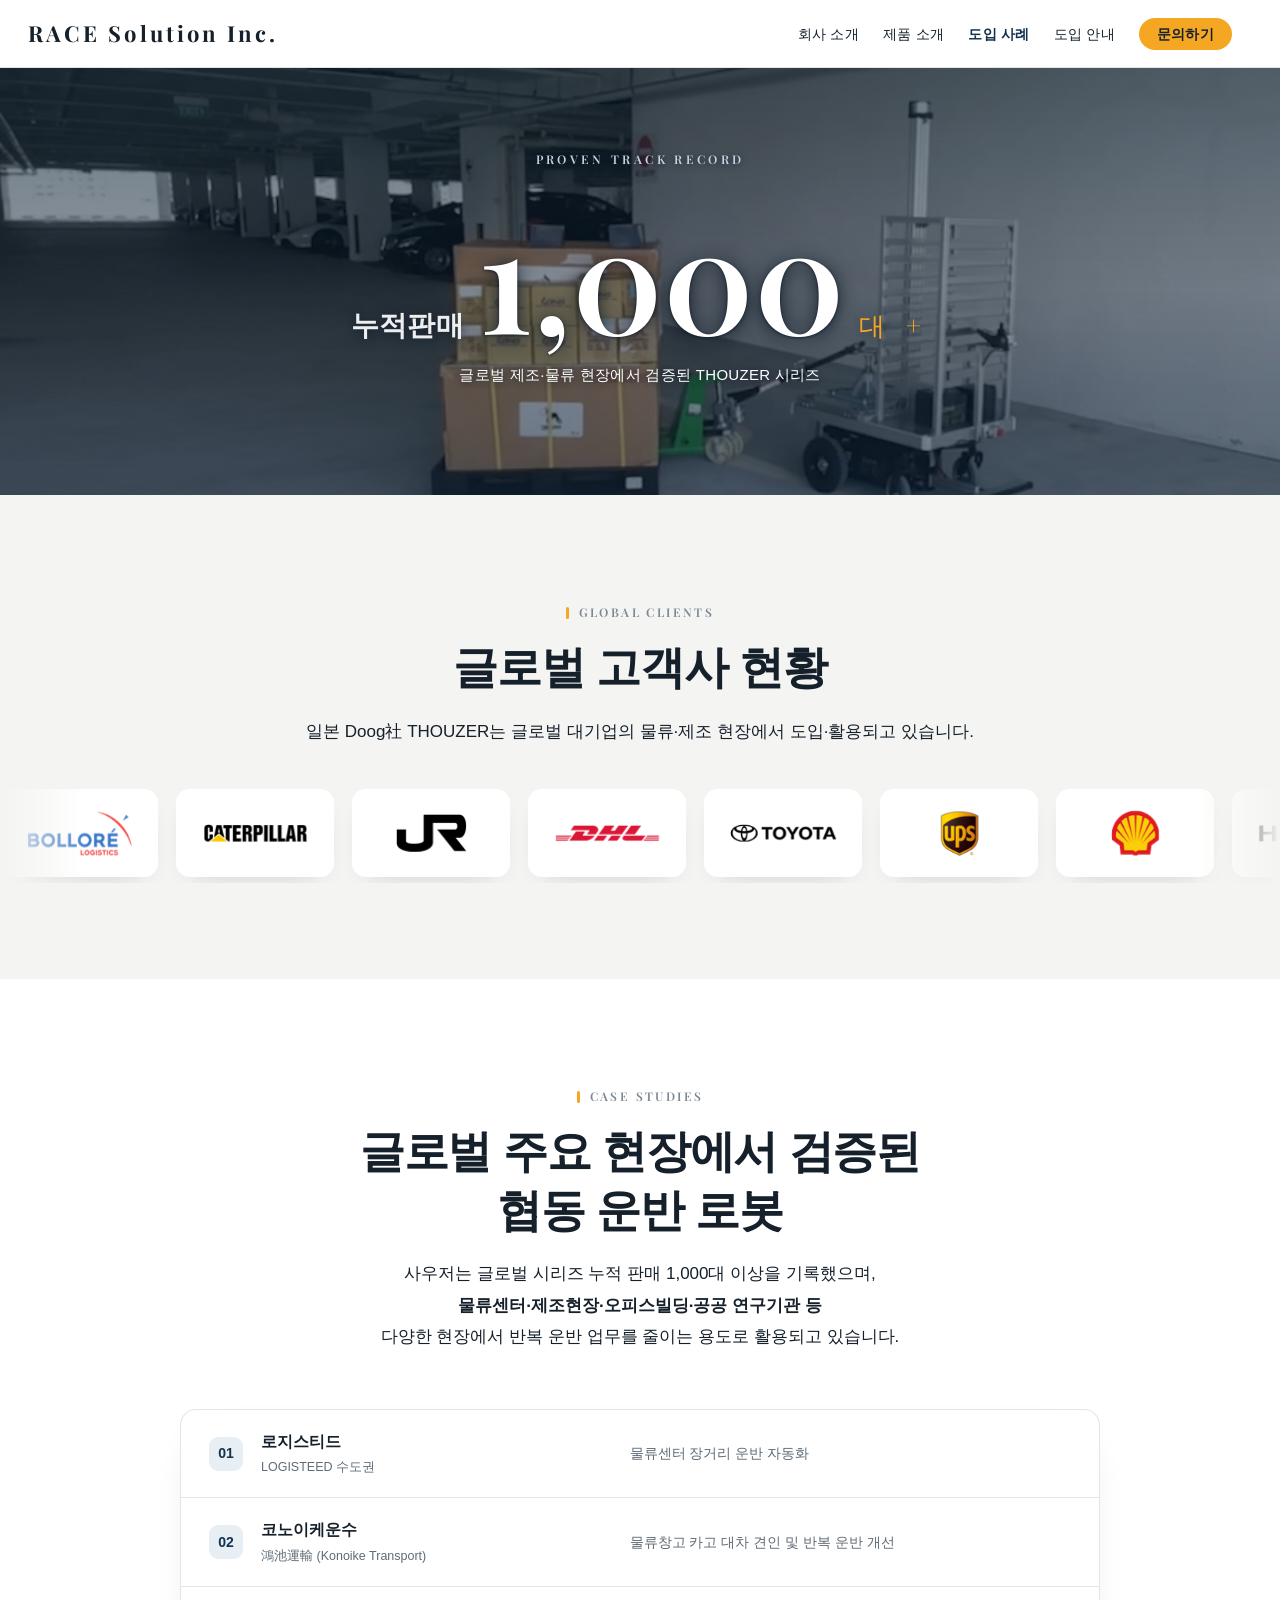
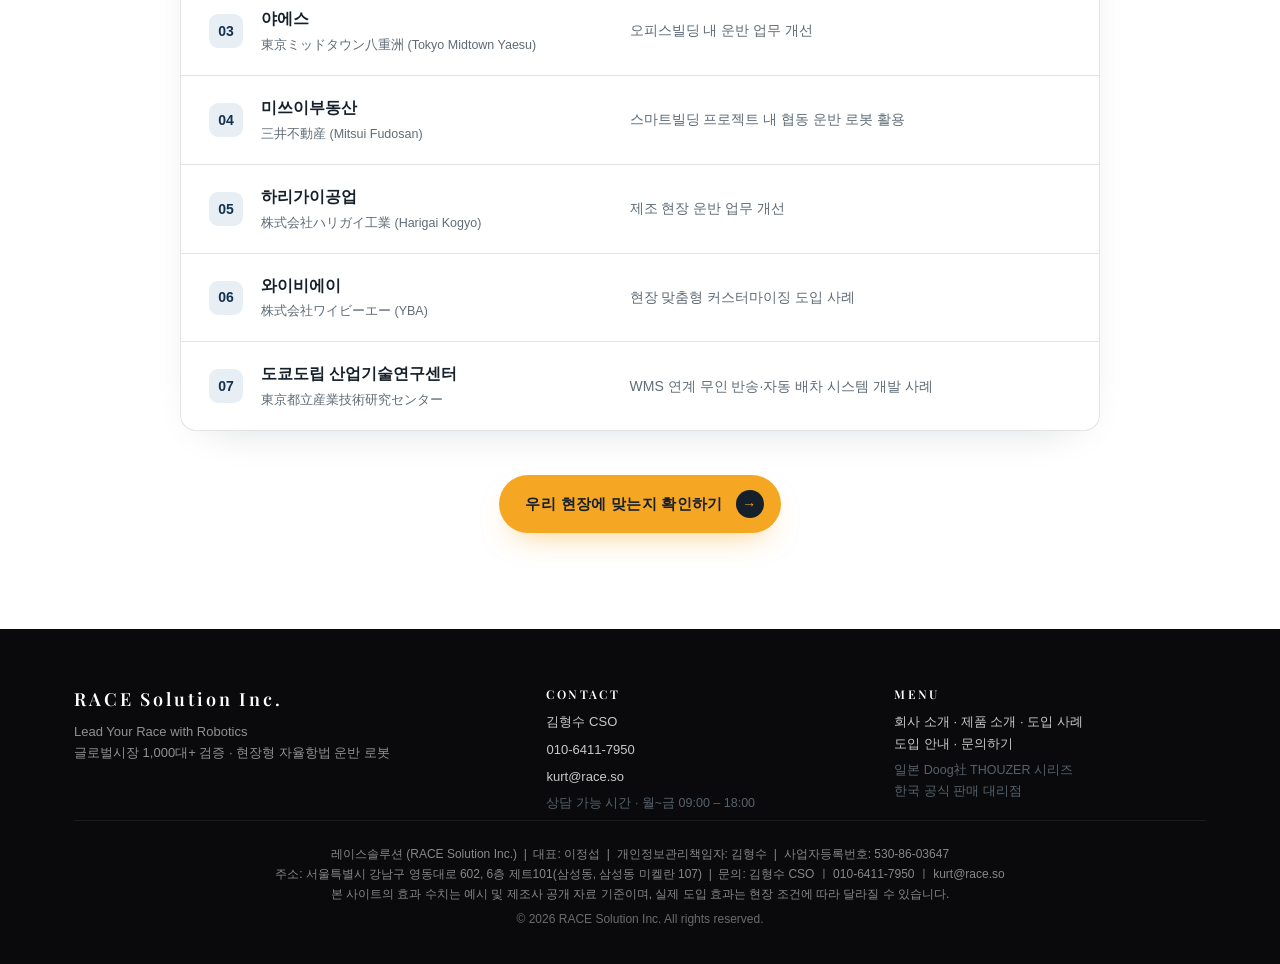
==== commit 79e2e088: "도입사례 히어로 '누적판매 1,000대+' 한 줄 정렬 + 네이비 섹션 배경 검정으로 변경 - v5-exp 히어로: 누적판매 라벨을 숫자와 같은 줄(baseline)로 인라인 정렬" ====
--- a/cases.html
+++ b/cases.html
@@ -33,8 +33,7 @@
     <section id="proven" class="v5-exp page-intro">
       <div class="v3-container">
         <p class="v3-eyebrow v5-exp-eyebrow">PROVEN TRACK RECORD</p>
-        <p class="v5-exp-pre">누적판매</p>
-        <p class="v5-exp-num">1,000<span>대 +</span></p>
+        <p class="v5-exp-num"><span class="v5-exp-pre">누적판매</span>1,000<span>대 +</span></p>
         <p class="v5-exp-lead">글로벌 제조·물류 현장에서 검증된<br class="br-mo"> THOUZER 시리즈</p>
       </div>
     </section>
--- a/css/custom.css
+++ b/css/custom.css
@@ -16,7 +16,7 @@
   --v3-accent:    #1f6390;   /* 스틸 블루 (포인트) */
   --v3-accent-soft:#3b86b8;
   --v3-cream:     #eef3f7;   /* 연한 블루그레이 */
-  --v3-dark:      #0e1b26;   /* 딥 네이비 (다크 섹션) */
+  --v3-dark:      #0a0a0c;   /* 다크 섹션 배경 = 검정 */
 
   /* v2 폼 토큰 */
   --color-bg:        #f4f7fa;
@@ -490,7 +490,7 @@
   --v3-accent:#13324f;      /* 딥 네이비 */
   --v3-accent-soft:#3b5f83;
   --v3-cream:#eceef0;
-  --v3-dark:#0f2438;        /* 네이비 다크 밴드 */
+  --v3-dark:#0a0a0c;        /* 다크 섹션 배경 = 검정 */
   --color-bg:#f4f4f2; --color-bg-alt:#fff; --color-text:#15202b;
   --color-text-sub:#5f6b76; --color-accent:#13324f; --color-line:#e3e6e6;
   --ink:#15202b;
@@ -602,7 +602,7 @@
 
 /* ⑦ 실적(PROVEN) → 다크 네이비 + 큰 숫자 임팩트 */
 .v5-exp-eyebrow{ color:#c3d3e2 !important; text-shadow:0 1px 6px rgba(8,20,34,.7); }
-.v5-exp-pre{ margin:16px 0 -2px; font-size:14px; font-weight:600; letter-spacing:.16em; color:rgba(255,255,255,.85); text-shadow:0 1px 8px rgba(8,20,34,.85); }
+.v5-exp-num .v5-exp-pre{ font-size:clamp(1.05rem,3.4vw,1.75rem); font-weight:600; letter-spacing:.01em; color:rgba(255,255,255,.92) !important; text-shadow:0 2px 12px rgba(8,20,34,.75); align-self:baseline; }
 .v5-exp-num{ color:#fff !important; text-shadow:0 2px 18px rgba(8,20,34,.8),0 1px 3px rgba(8,20,34,.7); }
 .v5-exp-num span{ color:var(--amber) !important; text-shadow:0 2px 14px rgba(8,20,34,.7); }
 .v5-exp-lead{ color:#fff !important; text-shadow:0 1px 8px rgba(8,20,34,.85); }
